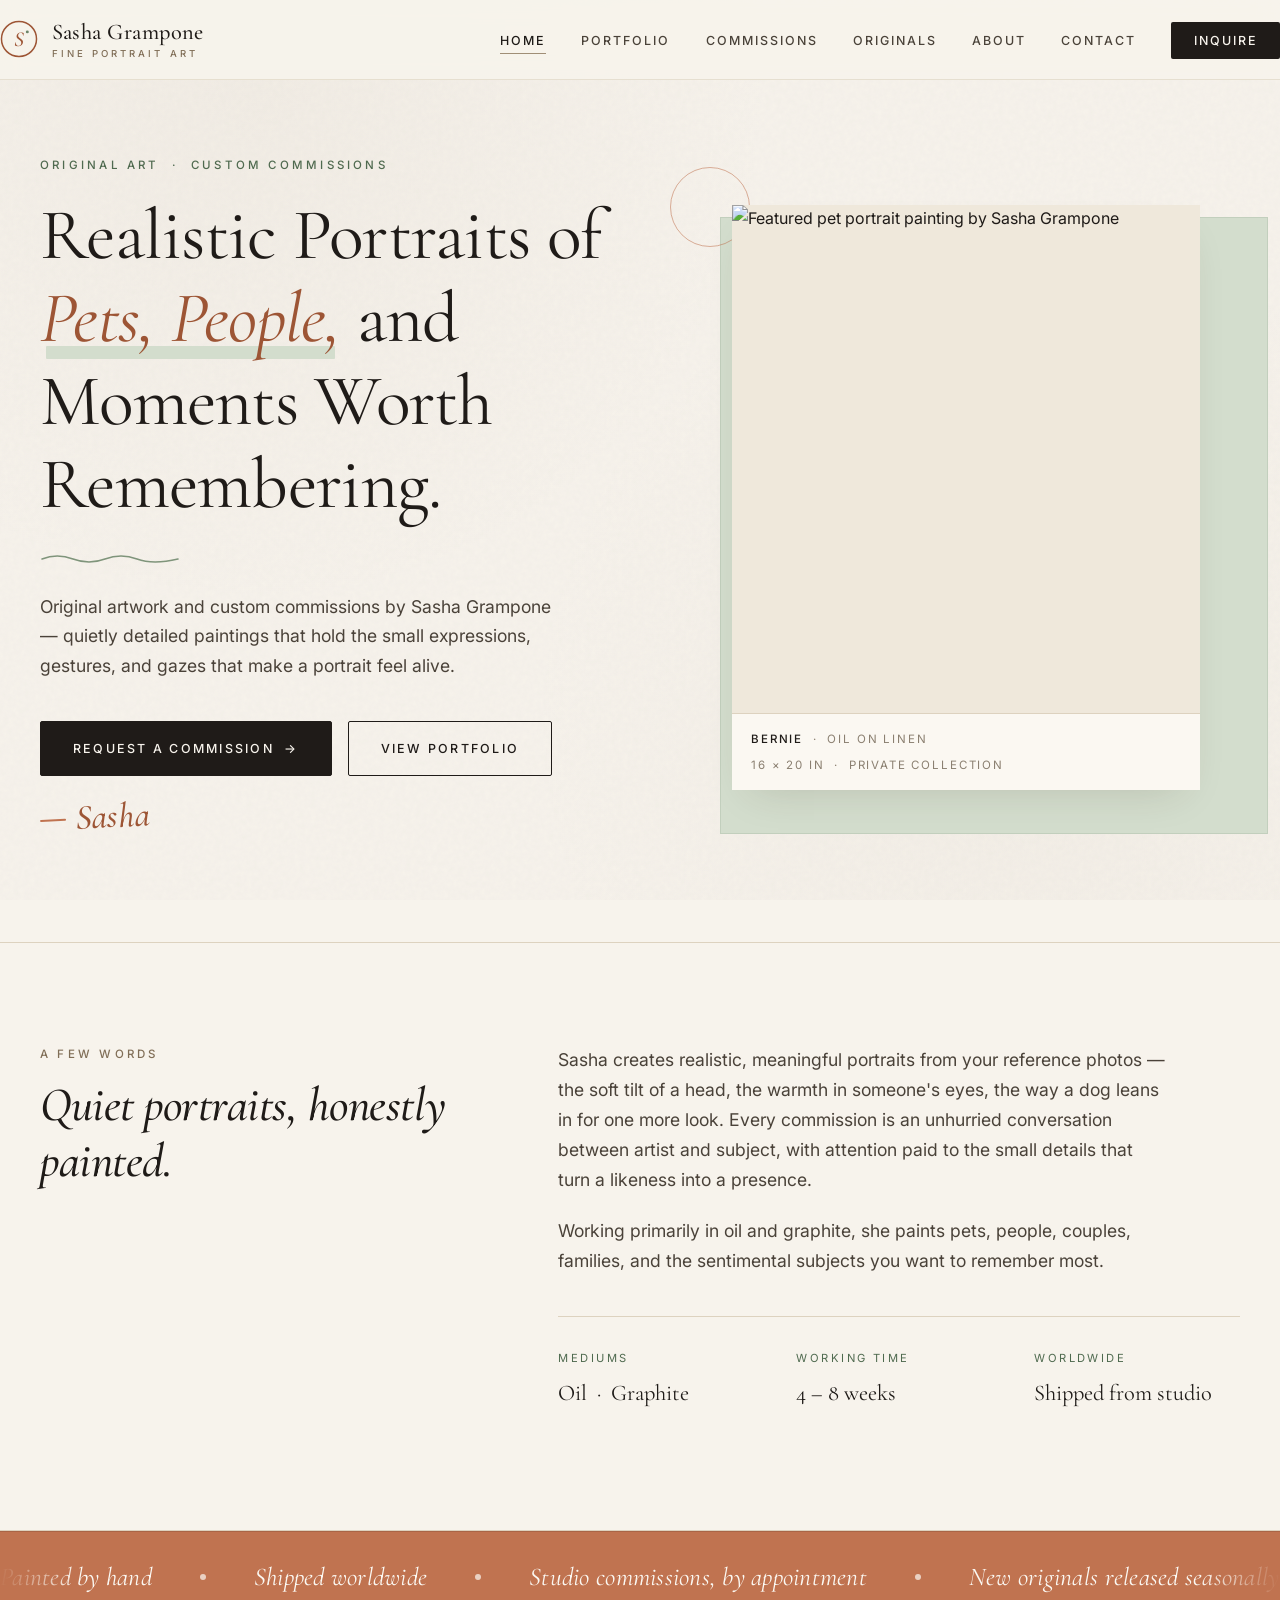
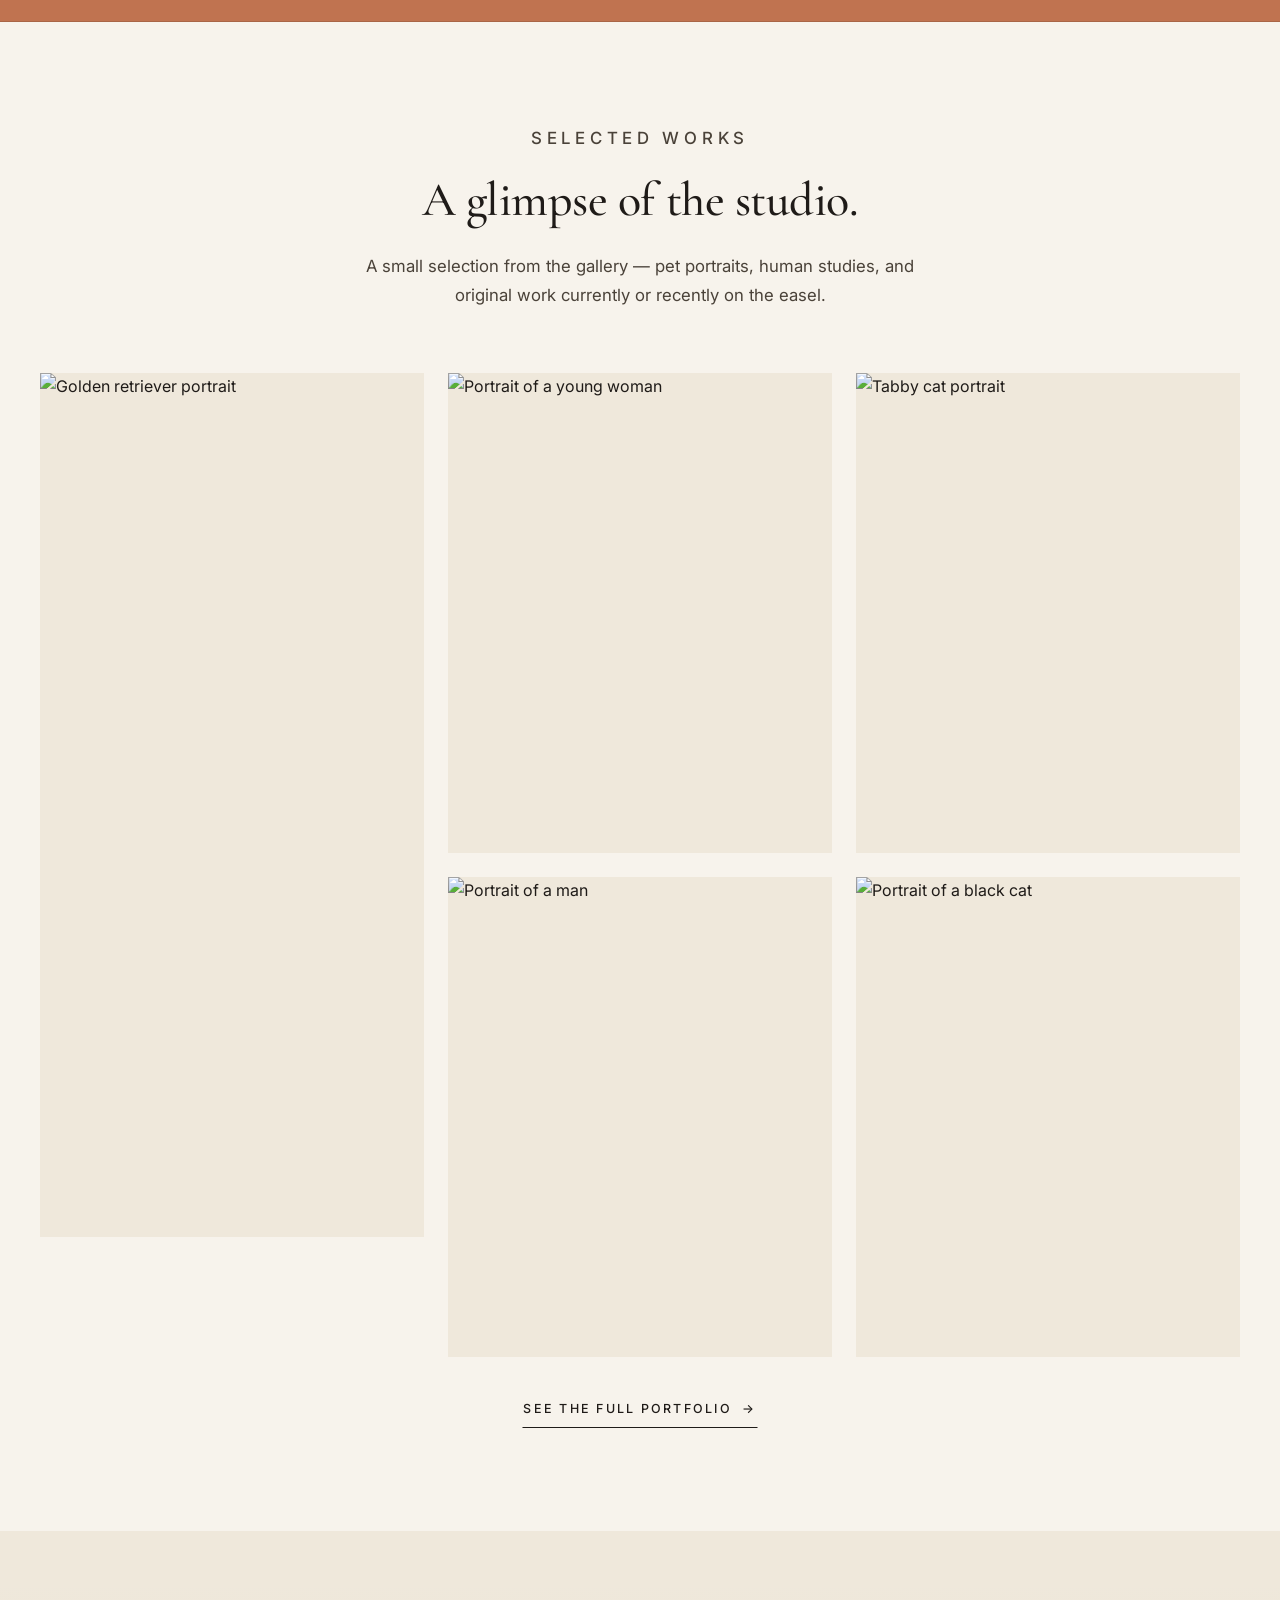
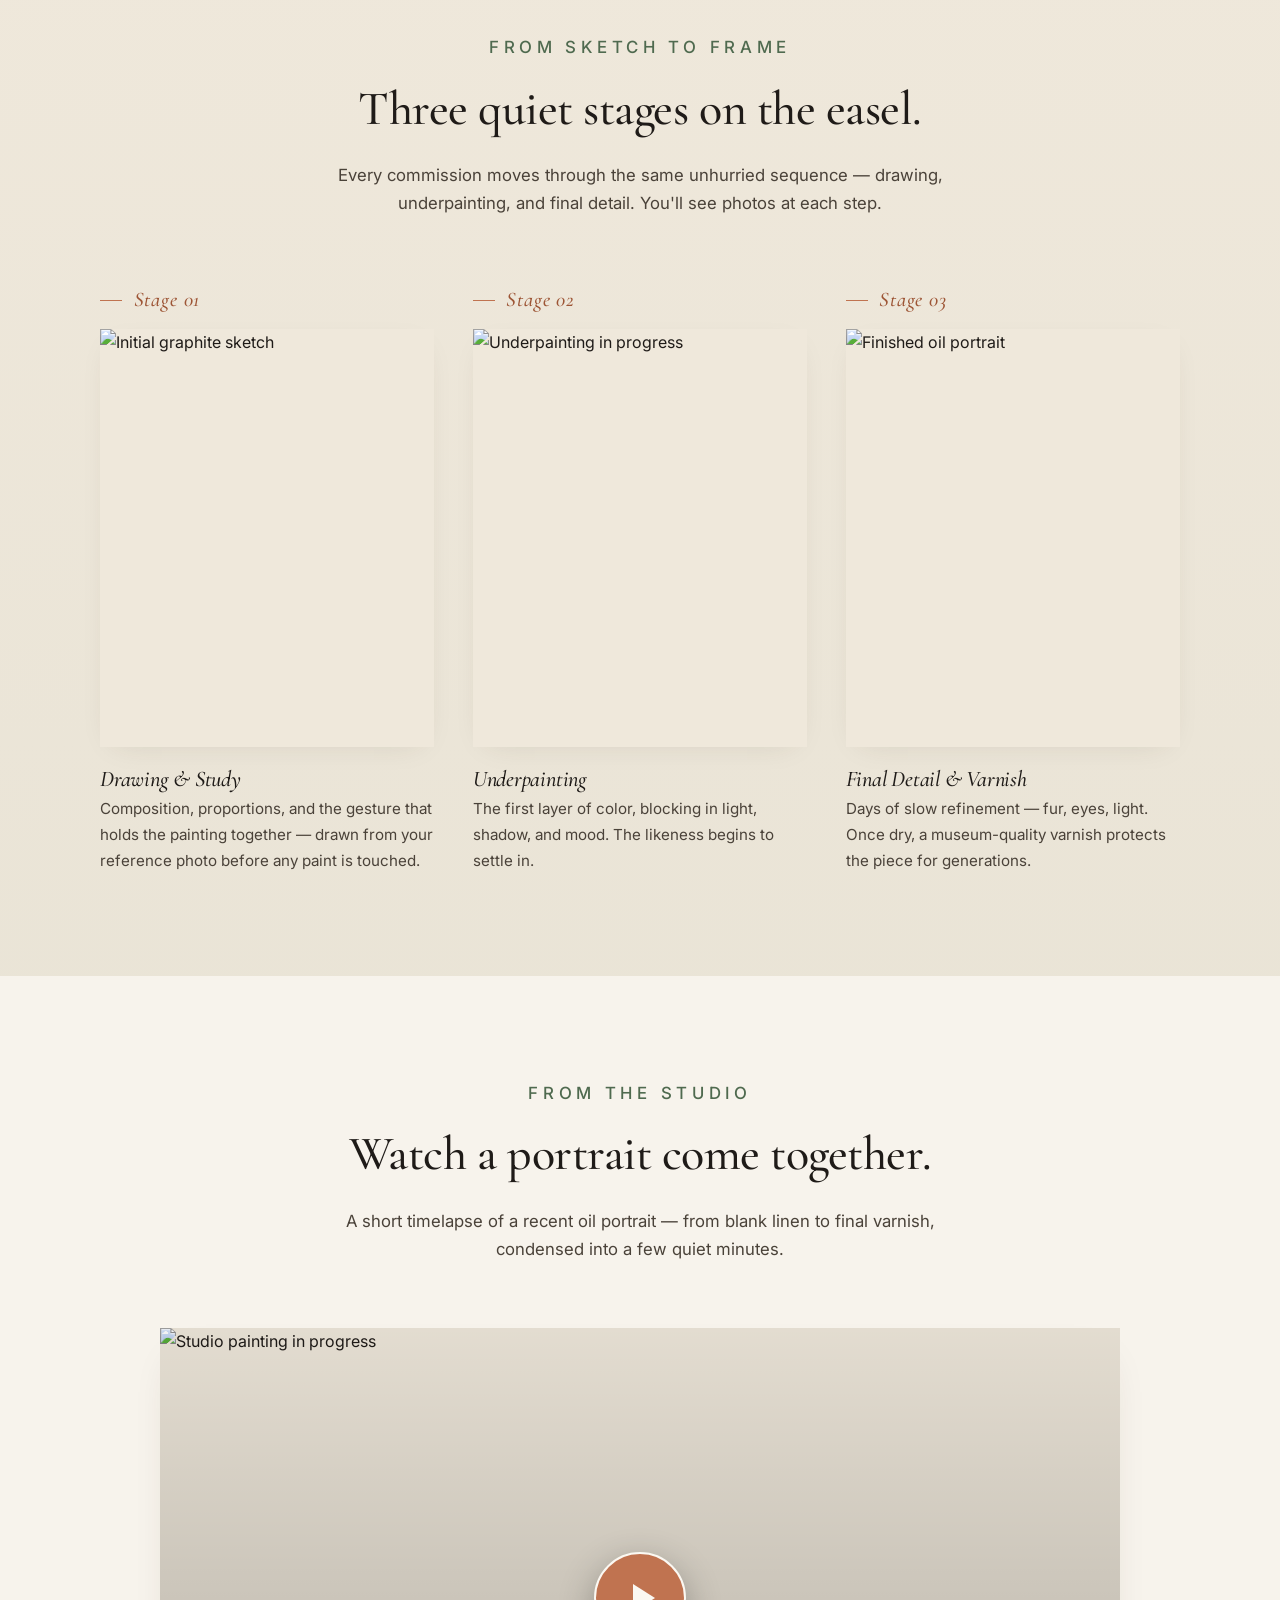
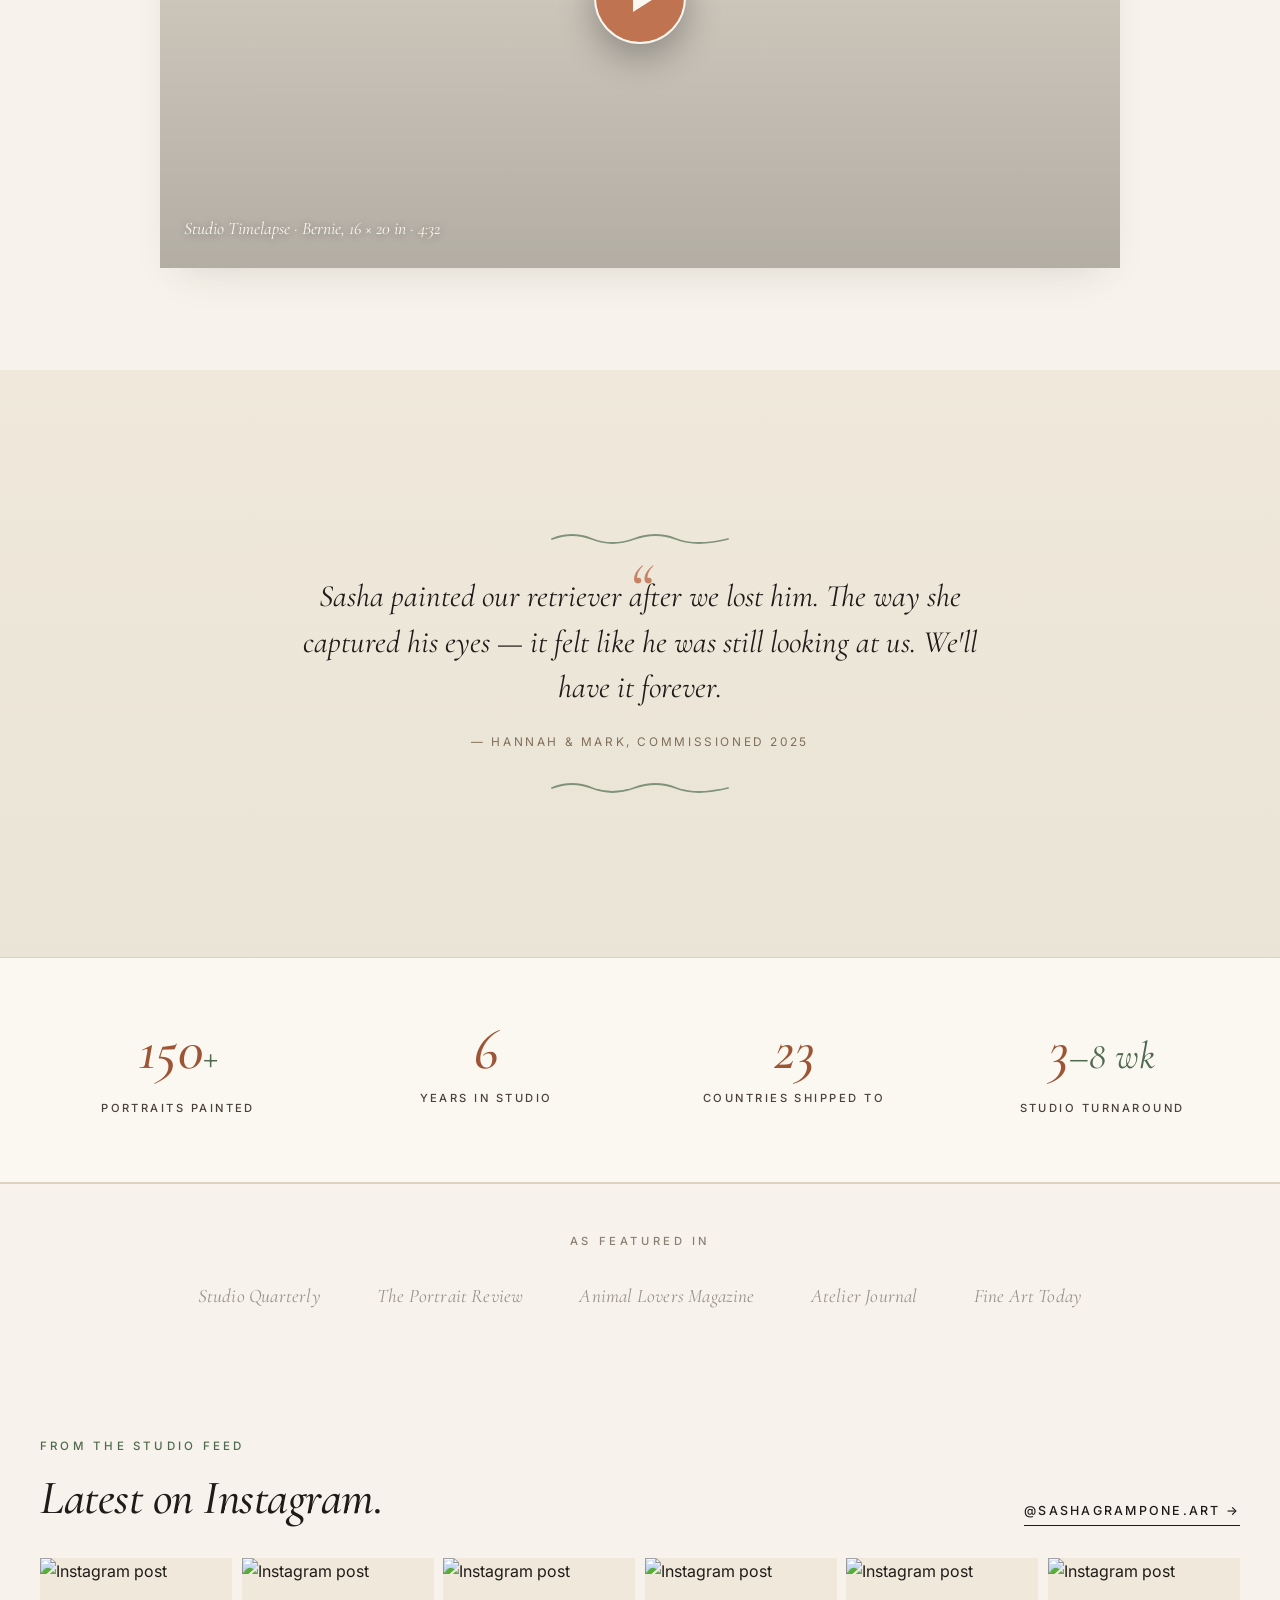
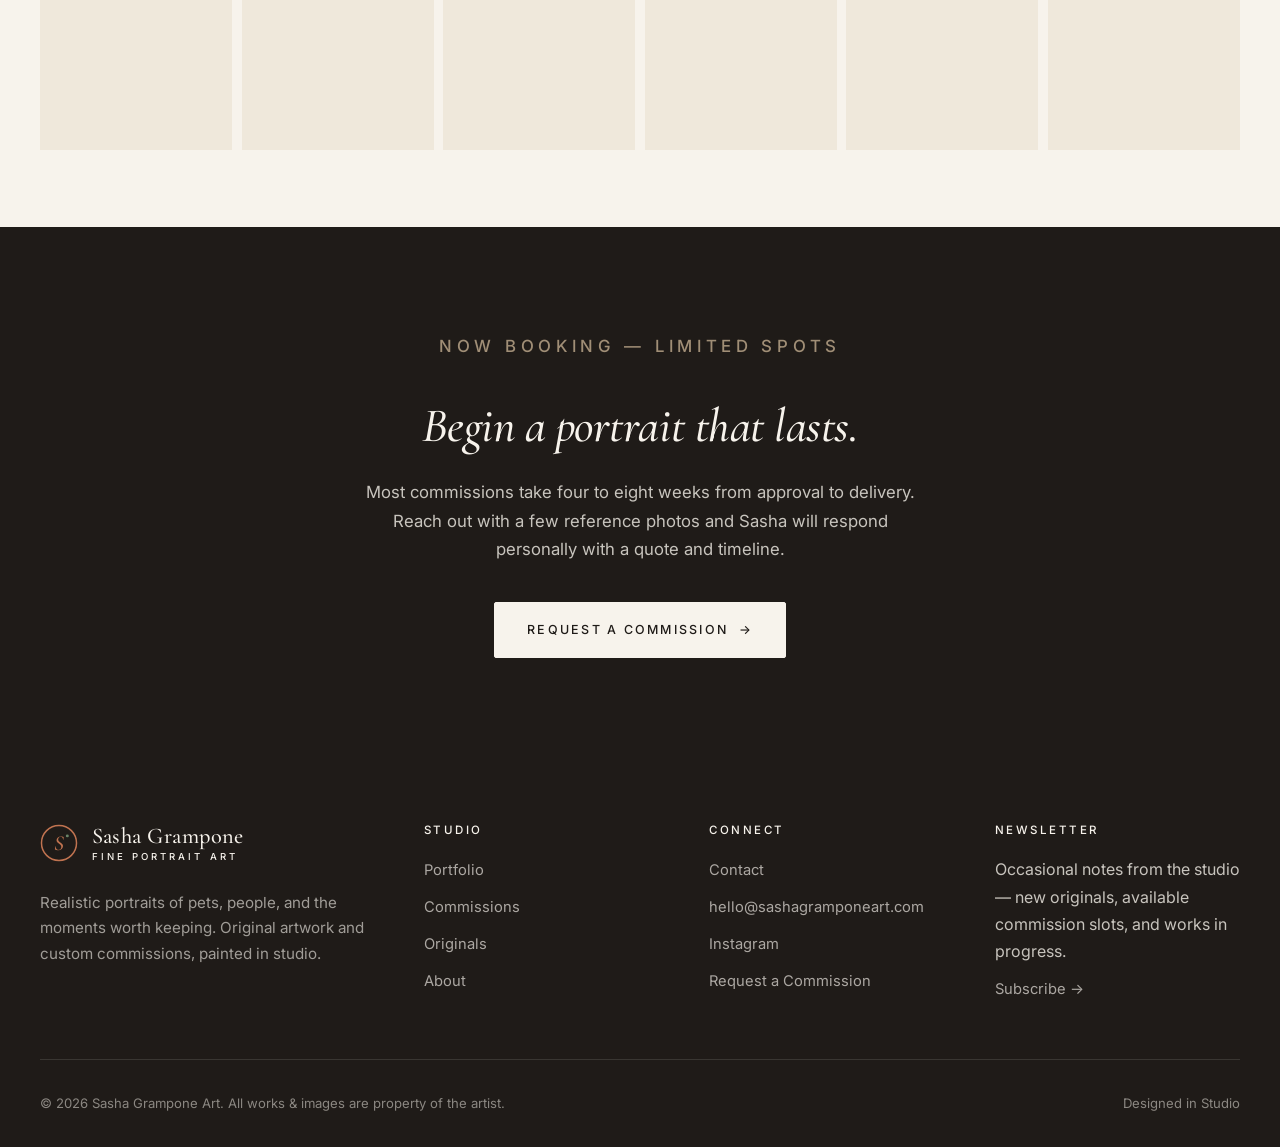
==== index.html @ 30f3b00d "Initial commit: Sasha Grampone Art portfolio site Six-page static site (Home, Portfolio, Commissions" ====
<!doctype html>
<html lang="en">
<head>
  <meta charset="utf-8" />
  <meta name="viewport" content="width=device-width, initial-scale=1" />
  <title>Sasha Grampone — Realistic Portrait Artist</title>
  <meta name="description" content="Realistic portraits of pets, people, and moments worth remembering. Original artwork and custom commissions by Sasha Grampone." />
  <!-- Favicons -->
  <link rel="icon" type="image/svg+xml" href="images/favicon.svg" />
  <link rel="icon" type="image/png" sizes="32x32" href="images/favicon-32.png" />
  <link rel="icon" type="image/png" sizes="16x16" href="images/favicon-16.png" />
  <link rel="apple-touch-icon" sizes="180x180" href="images/apple-touch-icon.png" />
  <link rel="shortcut icon" href="images/favicon.ico" />
  <meta name="theme-color" content="#f7f3ec" />
  <!-- Open Graph -->
  <meta property="og:type" content="website" />
  <meta property="og:url" content="https://sashagramponeart.com/" />
  <meta property="og:title" content="Sasha Grampone — Realistic Portrait Artist" />
  <meta property="og:description" content="Realistic portraits of pets, people, and moments worth remembering. Original artwork and custom commissions by Sasha Grampone." />
  <meta property="og:image" content="https://sashagramponeart.com/images/og-image.png" />
  <meta property="og:image:width" content="1200" />
  <meta property="og:image:height" content="630" />
  <meta property="og:site_name" content="Sasha Grampone Art" />
  <meta property="og:locale" content="en_US" />
  <!-- Twitter -->
  <meta name="twitter:card" content="summary_large_image" />
  <meta name="twitter:title" content="Sasha Grampone — Realistic Portrait Artist" />
  <meta name="twitter:description" content="Realistic portraits of pets, people, and moments worth remembering. Original artwork and custom commissions by Sasha Grampone." />
  <meta name="twitter:image" content="https://sashagramponeart.com/images/og-image.png" />
  <link rel="preconnect" href="https://fonts.googleapis.com">
  <link rel="preconnect" href="https://fonts.gstatic.com" crossorigin>
  <link href="https://fonts.googleapis.com/css2?family=Cormorant+Garamond:ital,wght@0,400;0,500;0,600;1,400;1,500&family=Inter:wght@300;400;500;600&display=swap" rel="stylesheet">
  <style>
/* ============================================
   Sasha Grampone Art — Stylesheet
   ============================================ */

:root {
  --bg: #f7f3ec;
  --bg-soft: #efe8db;
  --paper: #fbf8f2;
  --ink: #1f1b18;
  --ink-soft: #4a4239;
  --muted: #8a7f70;
  --taupe: #a08e76;
  --taupe-deep: #806e57;
  --line: #ddd2bf;
  /* Artsy accent palette — deep pastels, used sparingly */
  --sage: #6b8568;
  --sage-deep: #4f6a4f;
  --sage-soft: #d3ddcd;
  --terracotta: #c07350;
  --terracotta-deep: #9d5535;
  --terracotta-soft: #efcdb5;
  --shadow: 0 18px 40px -20px rgba(60, 45, 30, 0.18);
  --shadow-soft: 0 8px 30px -15px rgba(60, 45, 30, 0.15);
  --serif: "Cormorant Garamond", "Playfair Display", Georgia, serif;
  --sans: "Inter", "Helvetica Neue", system-ui, -apple-system, sans-serif;
  --container: 1280px;
  --radius: 2px;
}

/* ---------- Reset & Base ---------- */
*, *::before, *::after { box-sizing: border-box; }
html { scroll-behavior: smooth; }
body {
  margin: 0;
  font-family: var(--sans);
  font-size: 16px;
  line-height: 1.7;
  color: var(--ink);
  background-color: var(--bg);
  background-image:
    radial-gradient(circle at 20% 10%, rgba(160, 142, 118, 0.06) 0%, transparent 40%),
    radial-gradient(circle at 80% 80%, rgba(160, 142, 118, 0.05) 0%, transparent 40%),
    url("data:image/svg+xml,%3Csvg viewBox='0 0 200 200' xmlns='http://www.w3.org/2000/svg'%3E%3Cfilter id='n'%3E%3CfeTurbulence type='fractalNoise' baseFrequency='0.85' numOctaves='2' stitchTiles='stitch'/%3E%3CfeColorMatrix values='0 0 0 0 0.4 0 0 0 0 0.36 0 0 0 0 0.3 0 0 0 0.06 0'/%3E%3C/filter%3E%3Crect width='100%25' height='100%25' filter='url(%23n)'/%3E%3C/svg%3E");
  background-attachment: fixed;
  -webkit-font-smoothing: antialiased;
  -moz-osx-font-smoothing: grayscale;
}

img { max-width: 100%; display: block; }
a { color: inherit; text-decoration: none; transition: color .25s ease, opacity .25s ease; }
a:hover { color: var(--taupe-deep); }
button { font-family: inherit; cursor: pointer; }

h1, h2, h3, h4 {
  font-family: var(--serif);
  font-weight: 500;
  letter-spacing: -0.01em;
  line-height: 1.15;
  color: var(--ink);
  margin: 0 0 .5em;
}
h1 { font-size: clamp(2.5rem, 6vw, 4.5rem); }
h2 { font-size: clamp(2rem, 4vw, 3rem); }
h3 { font-size: clamp(1.4rem, 2.4vw, 1.8rem); }
p { margin: 0 0 1.2em; }

.eyebrow {
  font-family: var(--sans);
  font-size: 0.72rem;
  letter-spacing: 0.28em;
  text-transform: uppercase;
  color: var(--taupe-deep);
  font-weight: 500;
  margin-bottom: 1.2em;
}

.container {
  max-width: var(--container);
  margin: 0 auto;
  padding: 0 clamp(1.25rem, 4vw, 2.5rem);
}

.divider {
  display: block;
  width: 60px;
  height: 1px;
  background: var(--taupe);
  margin: 1.5rem 0;
}
.divider.center { margin: 1.5rem auto; }

/* ---------- Buttons ---------- */
.btn {
  display: inline-flex;
  align-items: center;
  gap: .65rem;
  padding: 1rem 2rem;
  font-family: var(--sans);
  font-size: 0.78rem;
  letter-spacing: 0.18em;
  text-transform: uppercase;
  font-weight: 500;
  border-radius: var(--radius);
  border: 1px solid transparent;
  transition: all .3s ease;
  cursor: pointer;
}
.btn-primary {
  background: var(--ink);
  color: var(--bg);
  border-color: var(--ink);
}
.btn-primary:hover {
  background: var(--terracotta-deep);
  border-color: var(--terracotta-deep);
  color: var(--bg);
  transform: translateY(-1px);
}
.btn-secondary {
  background: transparent;
  color: var(--ink);
  border-color: var(--ink);
}
.btn-secondary:hover {
  background: var(--ink);
  color: var(--bg);
  transform: translateY(-1px);
}
.btn-ghost {
  background: transparent;
  color: var(--ink);
  padding: 0.5rem 0;
  border-bottom: 1px solid var(--ink);
  border-radius: 0;
}
.btn-ghost:hover {
  color: var(--taupe-deep);
  border-color: var(--taupe-deep);
}
.btn-arrow::after {
  content: "→";
  transition: transform .3s ease;
}
.btn-arrow:hover::after { transform: translateX(4px); }

/* ---------- Header / Nav ---------- */
.site-header {
  position: sticky;
  top: 0;
  z-index: 50;
  background: rgba(247, 243, 236, 0.92);
  backdrop-filter: saturate(140%) blur(10px);
  -webkit-backdrop-filter: saturate(140%) blur(10px);
  border-bottom: 1px solid rgba(221, 210, 191, 0.6);
}
.nav {
  display: flex;
  align-items: center;
  justify-content: space-between;
  padding: 1.25rem 0;
}
.logo {
  display: inline-flex;
  align-items: center;
  gap: 0.85rem;
  font-family: var(--serif);
  font-size: 1.4rem;
  font-weight: 500;
  letter-spacing: 0.02em;
  color: var(--ink);
  line-height: 1;
  text-decoration: none;
}
.logo-mark {
  width: 38px;
  height: 38px;
  flex-shrink: 0;
  color: var(--terracotta-deep);
  transition: transform .4s cubic-bezier(.5,.1,.25,1), color .25s ease;
}
.logo:hover .logo-mark { transform: rotate(-12deg); color: var(--terracotta); }
.logo-text {
  display: inline-block;
  line-height: 1.05;
}
.logo-text > span {
  display: block;
  font-family: var(--sans);
  font-size: 0.6rem;
  letter-spacing: 0.32em;
  text-transform: uppercase;
  color: var(--taupe-deep);
  margin-top: 5px;
  font-weight: 500;
}
/* Footer logo inherits with adjustments */
.footer-brand .logo,
.footer-brand .logo-text { color: var(--bg); }
.footer-brand .logo-mark { color: var(--terracotta); }
.footer-brand .logo-text > span { color: var(--terracotta-soft); }

.nav-links {
  display: flex;
  align-items: center;
  gap: 2.2rem;
  list-style: none;
  margin: 0;
  padding: 0;
}
.nav-links a {
  font-size: 0.78rem;
  letter-spacing: 0.16em;
  text-transform: uppercase;
  font-weight: 500;
  color: var(--ink-soft);
  position: relative;
}
.nav-links a:hover, .nav-links a.active {
  color: var(--ink);
}
.nav-links a.active::after {
  content: "";
  position: absolute;
  bottom: -6px;
  left: 0;
  right: 0;
  height: 1px;
  background: var(--taupe);
}

.nav-cta {
  padding: 0.7rem 1.4rem;
  font-size: 0.72rem;
  background: var(--ink);
  color: var(--bg) !important;
  border-radius: var(--radius);
  letter-spacing: 0.18em;
  transition: background .25s ease;
}
.nav-cta:hover { background: var(--taupe-deep); color: var(--bg) !important; }

.nav-toggle {
  display: none;
  background: transparent;
  border: none;
  width: 32px;
  height: 32px;
  position: relative;
  padding: 0;
}
.nav-toggle span {
  display: block;
  height: 1px;
  background: var(--ink);
  margin: 7px 0;
  transition: transform .3s ease, opacity .3s ease;
}
.nav-toggle.open span:nth-child(1) { transform: translateY(8px) rotate(45deg); }
.nav-toggle.open span:nth-child(2) { opacity: 0; }
.nav-toggle.open span:nth-child(3) { transform: translateY(-8px) rotate(-45deg); }

@media (max-width: 880px) {
  .nav-toggle { display: block; }
  .nav-links {
    position: fixed;
    top: 70px; left: 0; right: 0;
    background: var(--paper);
    border-bottom: 1px solid var(--line);
    flex-direction: column;
    align-items: stretch;
    padding: 1.5rem 2rem 2rem;
    gap: 1.4rem;
    transform: translateY(-110%);
    transition: transform .4s cubic-bezier(.5,.1,.25,1);
  }
  .nav-links.open { transform: translateY(0); }
  .nav-cta { text-align: center; padding: 1rem; }
}

/* ---------- Hero ---------- */
.hero {
  padding: clamp(3rem, 6vw, 6rem) 0 clamp(4rem, 8vw, 7rem);
  position: relative;
}
.hero-grid {
  display: grid;
  grid-template-columns: 1.05fr 1fr;
  gap: clamp(2rem, 6vw, 5rem);
  align-items: center;
}
.hero-text .eyebrow { margin-bottom: 1.6em; }
.hero-text h1 {
  font-weight: 400;
  margin-bottom: 1.5rem;
}
.hero-text h1 em {
  font-style: italic;
  color: var(--terracotta-deep);
  font-weight: 400;
  position: relative;
}
.hero-text h1 em::after {
  content: "";
  position: absolute;
  left: 2%;
  right: 2%;
  bottom: 0.05em;
  height: 0.18em;
  background: var(--sage-soft);
  z-index: -1;
  border-radius: 1px;
}
.hero-lead {
  font-size: 1.1rem;
  color: var(--ink-soft);
  max-width: 32rem;
  margin-bottom: 2.5rem;
}
.hero-actions {
  display: flex;
  gap: 1rem;
  flex-wrap: wrap;
}
.hero-image {
  position: relative;
  aspect-ratio: 4/5;
  background: var(--bg-soft);
  overflow: hidden;
  box-shadow: var(--shadow);
}
.hero-image img {
  width: 100%;
  height: 100%;
  object-fit: cover;
  transition: transform 6s ease;
}
.hero-image:hover img { transform: scale(1.04); }
.hero-caption {
  position: absolute;
  bottom: -1px;
  left: -1px;
  right: -1px;
  padding: 1rem 1.25rem;
  background: var(--paper);
  border-top: 1px solid var(--line);
  font-size: 0.72rem;
  letter-spacing: 0.16em;
  text-transform: uppercase;
  color: var(--muted);
  display: flex;
  justify-content: space-between;
  flex-wrap: wrap;
  gap: 0.4rem;
}
.hero-caption strong { color: var(--ink); font-weight: 500; }

@media (max-width: 880px) {
  .hero-grid { grid-template-columns: 1fr; }
  .hero-image { order: -1; aspect-ratio: 3/4; max-height: 60vh; }
}

/* ---------- Sections ---------- */
section { padding: clamp(4rem, 8vw, 7rem) 0; }
.section-head {
  text-align: center;
  max-width: 38rem;
  margin: 0 auto clamp(2.5rem, 5vw, 4rem);
}
.section-head p {
  color: var(--ink-soft);
  font-size: 1.05rem;
}
.section-alt {
  background: var(--bg-soft);
  background-image: linear-gradient(180deg, transparent, rgba(107, 133, 104, 0.04));
}

/* ---------- Intro / About snippet ---------- */
.intro {
  border-top: 1px solid var(--line);
  border-bottom: 1px solid var(--line);
}
.intro-grid {
  display: grid;
  grid-template-columns: 1fr 1.5fr;
  gap: clamp(2rem, 5vw, 4rem);
  align-items: start;
}
.intro-grid h2 { font-style: italic; }
.intro-text p {
  font-size: 1.1rem;
  color: var(--ink-soft);
  max-width: 38rem;
}
.intro-meta {
  display: grid;
  grid-template-columns: repeat(3, 1fr);
  gap: 2rem;
  margin-top: 2.5rem;
  padding-top: 2rem;
  border-top: 1px solid var(--line);
}
.intro-meta dt {
  font-size: 0.7rem;
  letter-spacing: 0.22em;
  text-transform: uppercase;
  color: var(--taupe-deep);
  margin-bottom: .4rem;
}
.intro-meta dd {
  margin: 0;
  font-family: var(--serif);
  font-size: 1.4rem;
  color: var(--ink);
}
@media (max-width: 760px) {
  .intro-grid { grid-template-columns: 1fr; }
  .intro-meta { grid-template-columns: 1fr; gap: 1.4rem; }
}

/* ---------- Featured Gallery ---------- */
.featured-grid {
  display: grid;
  grid-template-columns: repeat(3, 1fr);
  gap: 1.5rem;
}
.featured-grid .feat-tall { grid-row: span 2; }
.feat-card {
  position: relative;
  overflow: hidden;
  background: var(--bg-soft);
  aspect-ratio: 4/5;
}
.feat-card.feat-tall { aspect-ratio: 4/9; }
.feat-card img {
  width: 100%;
  height: 100%;
  object-fit: cover;
  transition: transform 1.2s ease;
}
.feat-card:hover img { transform: scale(1.05); }
.feat-card-info {
  position: absolute;
  inset: auto 0 0;
  padding: 1.25rem;
  background: linear-gradient(to top, rgba(31, 27, 24, 0.78), transparent);
  color: var(--bg);
  opacity: 0;
  transform: translateY(10px);
  transition: opacity .4s ease, transform .4s ease;
}
.feat-card:hover .feat-card-info { opacity: 1; transform: translateY(0); }
.feat-card-info h4 { color: var(--bg); font-size: 1.15rem; margin: 0 0 .15rem; }
.feat-card-info span { font-size: 0.72rem; letter-spacing: 0.14em; text-transform: uppercase; opacity: .85; }

@media (max-width: 880px) {
  .featured-grid { grid-template-columns: repeat(2, 1fr); }
  .featured-grid .feat-tall { grid-row: auto; aspect-ratio: 4/5; }
}

/* ---------- Quote / Pull ---------- */
.pull-quote {
  text-align: center;
  max-width: 44rem;
  margin: 0 auto;
  padding: 2rem 0;
}
.pull-quote blockquote {
  margin: 0;
  font-family: var(--serif);
  font-style: italic;
  font-size: clamp(1.4rem, 2.6vw, 1.95rem);
  line-height: 1.45;
  color: var(--ink);
  position: relative;
}
.pull-quote blockquote::before {
  content: "“";
  position: absolute;
  top: -1.4rem;
  left: 50%;
  transform: translateX(-50%);
  font-family: var(--serif);
  font-size: 4.5rem;
  line-height: 1;
  color: var(--terracotta);
  opacity: 0.85;
}
.pull-quote cite {
  display: block;
  margin-top: 1.4rem;
  font-style: normal;
  font-family: var(--sans);
  font-size: 0.74rem;
  letter-spacing: 0.22em;
  text-transform: uppercase;
  color: var(--taupe-deep);
}

/* ---------- CTA Strip ---------- */
.cta-strip {
  background: var(--ink);
  color: var(--bg);
  padding: clamp(3.5rem, 7vw, 6rem) 0;
  text-align: center;
}
.cta-strip h2 { color: var(--bg); font-style: italic; }
.cta-strip p {
  color: rgba(247, 243, 236, 0.78);
  max-width: 36rem;
  margin: 1rem auto 2.4rem;
  font-size: 1.05rem;
}
.cta-strip .btn-primary {
  background: var(--bg);
  color: var(--ink);
  border-color: var(--bg);
}
.cta-strip .btn-primary:hover {
  background: var(--taupe);
  color: var(--ink);
  border-color: var(--taupe);
}

/* ---------- Page Header ---------- */
.page-header {
  padding: clamp(3.5rem, 7vw, 6rem) 0 clamp(2rem, 5vw, 4rem);
  text-align: center;
  border-bottom: 1px solid var(--line);
}
.page-header h1 { font-style: italic; font-weight: 400; }
.page-header p {
  max-width: 36rem;
  margin: 0 auto;
  color: var(--ink-soft);
  font-size: 1.1rem;
}

/* ---------- Gallery / Portfolio ---------- */
.gallery-filters {
  display: flex;
  justify-content: center;
  flex-wrap: wrap;
  gap: 0.6rem;
  margin-bottom: 3rem;
}
.gallery-filters button {
  background: transparent;
  border: 1px solid var(--line);
  color: var(--ink-soft);
  padding: 0.65rem 1.4rem;
  border-radius: 100px;
  font-size: 0.74rem;
  letter-spacing: 0.16em;
  text-transform: uppercase;
  transition: all .25s ease;
}
.gallery-filters button:hover {
  border-color: var(--ink);
  color: var(--ink);
}
.gallery-filters button.active {
  background: var(--sage-deep);
  color: var(--bg);
  border-color: var(--sage-deep);
}

.gallery {
  display: grid;
  grid-template-columns: repeat(auto-fill, minmax(280px, 1fr));
  gap: 1.5rem;
}
.gallery-item {
  position: relative;
  background: var(--bg-soft);
  overflow: hidden;
  cursor: zoom-in;
  aspect-ratio: 4/5;
}
.gallery-item img {
  width: 100%;
  height: 100%;
  object-fit: cover;
  transition: transform 1s ease, filter .4s ease;
}
.gallery-item:hover img { transform: scale(1.04); filter: brightness(.92) saturate(.92); }
.gallery-item-info {
  position: absolute;
  inset: auto 0 0;
  padding: 1.5rem 1.25rem 1.25rem;
  background: linear-gradient(to top, rgba(31, 27, 24, 0.85) 30%, transparent);
  color: var(--bg);
  opacity: 0;
  transition: opacity .35s ease;
}
.gallery-item:hover .gallery-item-info { opacity: 1; }
.gallery-item-info h4 { color: var(--bg); font-size: 1.15rem; margin: 0 0 0.15rem; }
.gallery-item-info span { font-size: 0.72rem; letter-spacing: 0.14em; text-transform: uppercase; opacity: 0.85; }

/* ---------- Lightbox ---------- */
.lightbox {
  position: fixed;
  inset: 0;
  background: rgba(15, 12, 10, 0.94);
  z-index: 100;
  display: none;
  align-items: center;
  justify-content: center;
  padding: 2rem;
}
.lightbox.open { display: flex; }
.lightbox img {
  max-width: 100%;
  max-height: 80vh;
  object-fit: contain;
  box-shadow: 0 20px 60px rgba(0,0,0,0.5);
}
.lightbox-info {
  position: absolute;
  bottom: 2rem; left: 0; right: 0;
  text-align: center;
  color: rgba(247, 243, 236, 0.82);
  padding: 0 2rem;
}
.lightbox-info h4 {
  color: var(--bg);
  font-size: 1.4rem;
  margin: 0 0 0.3rem;
  font-style: italic;
}
.lightbox-info p {
  margin: 0;
  font-size: 0.8rem;
  letter-spacing: 0.18em;
  text-transform: uppercase;
}
.lightbox-close, .lightbox-prev, .lightbox-next {
  position: absolute;
  background: transparent;
  border: 1px solid rgba(247, 243, 236, 0.4);
  color: var(--bg);
  width: 48px;
  height: 48px;
  border-radius: 50%;
  font-size: 1.2rem;
  display: flex;
  align-items: center;
  justify-content: center;
  transition: all .25s ease;
}
.lightbox-close:hover, .lightbox-prev:hover, .lightbox-next:hover {
  background: rgba(247, 243, 236, 0.15);
  border-color: var(--bg);
}
.lightbox-close { top: 1.5rem; right: 1.5rem; }
.lightbox-prev { left: 1.5rem; top: 50%; transform: translateY(-50%); }
.lightbox-next { right: 1.5rem; top: 50%; transform: translateY(-50%); }

/* ---------- Process / Steps ---------- */
.process {
  display: grid;
  grid-template-columns: repeat(5, 1fr);
  gap: 1.5rem;
  counter-reset: step;
}
.process-step {
  position: relative;
  padding: 2rem 1.5rem;
  background: var(--paper);
  border: 1px solid var(--line);
  text-align: center;
}
.process-step::before {
  counter-increment: step;
  content: "0" counter(step);
  font-family: var(--serif);
  font-size: 2rem;
  font-style: italic;
  color: var(--sage-deep);
  display: block;
  margin-bottom: 1rem;
}
.process-step h4 { font-size: 1.15rem; margin-bottom: 0.6rem; }
.process-step p { font-size: 0.92rem; color: var(--ink-soft); margin: 0; }

@media (max-width: 1000px) { .process { grid-template-columns: repeat(2, 1fr); } }
@media (max-width: 540px) { .process { grid-template-columns: 1fr; } }

/* ---------- Pricing snapshot ---------- */
.pricing {
  display: grid;
  grid-template-columns: repeat(3, 1fr);
  gap: 1.5rem;
  margin-top: 2rem;
}
.price-card {
  padding: 2.5rem 2rem;
  background: var(--paper);
  border: 1px solid var(--line);
  text-align: center;
}
.price-card .eyebrow { margin-bottom: 1em; }
.price-card h3 { font-style: italic; margin-bottom: .5rem; }
.price-card .price {
  font-family: var(--serif);
  font-size: 2rem;
  color: var(--terracotta-deep);
  font-style: italic;
  margin-bottom: 1.5rem;
  display: block;
}
.price-card ul {
  list-style: none;
  padding: 0;
  margin: 0 0 1.5rem;
  text-align: left;
  font-size: 0.95rem;
  color: var(--ink-soft);
}
.price-card li {
  padding: 0.55rem 0;
  border-bottom: 1px solid var(--line);
}
.price-card li:last-child { border-bottom: none; }
@media (max-width: 880px) { .pricing { grid-template-columns: 1fr; } }

/* ---------- Forms ---------- */
.form-card {
  max-width: 720px;
  margin: 0 auto;
  background: var(--paper);
  border: 1px solid var(--line);
  padding: clamp(2rem, 5vw, 3.5rem);
  box-shadow: var(--shadow-soft);
}
.form-grid {
  display: grid;
  grid-template-columns: 1fr 1fr;
  gap: 1.4rem 1.2rem;
}
.form-grid .full { grid-column: 1 / -1; }
@media (max-width: 640px) { .form-grid { grid-template-columns: 1fr; } }

.field { display: flex; flex-direction: column; }
.field label {
  font-size: 0.72rem;
  letter-spacing: 0.18em;
  text-transform: uppercase;
  color: var(--ink-soft);
  margin-bottom: 0.5rem;
  font-weight: 500;
}
.field label span { color: var(--taupe-deep); }
.field input,
.field select,
.field textarea {
  font-family: var(--sans);
  font-size: 0.96rem;
  color: var(--ink);
  background: var(--bg);
  border: 1px solid var(--line);
  padding: 0.85rem 1rem;
  border-radius: var(--radius);
  transition: border-color .2s ease, background .2s ease;
}
.field input:focus,
.field select:focus,
.field textarea:focus {
  outline: none;
  border-color: var(--ink);
  background: var(--paper);
}
.field textarea { resize: vertical; min-height: 130px; }

.field-file {
  border: 1px dashed var(--line);
  padding: 1.5rem;
  text-align: center;
  background: var(--bg);
  border-radius: var(--radius);
  cursor: pointer;
  transition: border-color .2s ease, background .2s ease;
}
.field-file:hover { border-color: var(--taupe); background: var(--paper); }
.field-file input { display: none; }
.field-file span {
  display: block;
  font-size: 0.78rem;
  letter-spacing: 0.14em;
  text-transform: uppercase;
  color: var(--ink-soft);
}
.field-file small {
  display: block;
  margin-top: 0.4rem;
  color: var(--muted);
  font-size: 0.78rem;
  letter-spacing: normal;
  text-transform: none;
}

.form-actions {
  margin-top: 2rem;
  text-align: center;
}
.form-note {
  margin-top: 1.2rem;
  font-size: 0.85rem;
  color: var(--muted);
  text-align: center;
}

/* ---------- Originals listings ---------- */
.originals-grid {
  display: grid;
  grid-template-columns: repeat(auto-fill, minmax(300px, 1fr));
  gap: 2rem 1.5rem;
}
.original-card {
  background: var(--paper);
  border: 1px solid var(--line);
  display: flex;
  flex-direction: column;
  transition: transform .35s ease, box-shadow .35s ease;
}
.original-card:hover { transform: translateY(-4px); box-shadow: var(--shadow); }
.original-img {
  aspect-ratio: 4/5;
  background: var(--bg-soft);
  overflow: hidden;
  position: relative;
}
.original-img img { width: 100%; height: 100%; object-fit: cover; transition: transform 1s ease; }
.original-card:hover .original-img img { transform: scale(1.04); }
.original-badge {
  position: absolute;
  top: 1rem; left: 1rem;
  padding: 0.4rem 0.85rem;
  background: var(--paper);
  font-size: 0.65rem;
  letter-spacing: 0.22em;
  text-transform: uppercase;
  font-weight: 500;
  color: var(--ink);
  border: 1px solid var(--line);
}
.original-badge.sold { background: var(--ink); color: var(--bg); border-color: var(--ink); }
.original-badge.soon { background: var(--sage-soft); color: var(--sage-deep); border-color: var(--sage); }
.original-info { padding: 1.5rem; flex-grow: 1; display: flex; flex-direction: column; }
.original-info h3 {
  font-size: 1.3rem;
  font-style: italic;
  margin-bottom: 0.4rem;
}
.original-meta {
  font-size: 0.78rem;
  color: var(--muted);
  letter-spacing: 0.06em;
  margin-bottom: 1rem;
}
.original-price {
  font-family: var(--serif);
  font-size: 1.4rem;
  color: var(--terracotta-deep);
  margin-bottom: 1.4rem;
}
.original-info .btn { margin-top: auto; align-self: flex-start; }

/* ---------- About page ---------- */
.about-hero {
  display: grid;
  grid-template-columns: 1fr 1fr;
  gap: clamp(2.5rem, 6vw, 5rem);
  align-items: center;
}
.about-hero img {
  aspect-ratio: 4/5;
  width: 100%;
  object-fit: cover;
  box-shadow: var(--shadow);
}
.about-hero h1 { font-style: italic; }
.about-hero .lead {
  font-family: var(--serif);
  font-size: 1.4rem;
  font-style: italic;
  color: var(--ink-soft);
  line-height: 1.5;
  margin-bottom: 1.8rem;
}
.about-hero p { color: var(--ink-soft); font-size: 1.02rem; }
@media (max-width: 880px) {
  .about-hero { grid-template-columns: 1fr; }
  .about-hero img { max-height: 70vh; }
}

.studio {
  display: grid;
  grid-template-columns: 1.4fr 1fr;
  gap: clamp(2rem, 5vw, 4rem);
  align-items: center;
}
.studio img { aspect-ratio: 4/3; width: 100%; object-fit: cover; }
.studio h2 { font-style: italic; }
@media (max-width: 880px) {
  .studio { grid-template-columns: 1fr; }
}

/* ---------- Contact page ---------- */
.contact-grid {
  display: grid;
  grid-template-columns: 1fr 1.3fr;
  gap: clamp(2.5rem, 5vw, 4rem);
  align-items: start;
}
.contact-info h2 { font-style: italic; }
.contact-info p { color: var(--ink-soft); }
.contact-list {
  list-style: none;
  padding: 0;
  margin: 2rem 0 0;
  border-top: 1px solid var(--line);
}
.contact-list li {
  padding: 1.2rem 0;
  border-bottom: 1px solid var(--line);
  display: flex;
  flex-direction: column;
  gap: 0.2rem;
}
.contact-list dt {
  font-size: 0.7rem;
  letter-spacing: 0.22em;
  text-transform: uppercase;
  color: var(--taupe-deep);
}
.contact-list dd {
  margin: 0;
  font-family: var(--serif);
  font-size: 1.2rem;
  color: var(--ink);
}
@media (max-width: 880px) {
  .contact-grid { grid-template-columns: 1fr; }
}

/* ---------- Footer ---------- */
.site-footer {
  background: var(--ink);
  color: rgba(247, 243, 236, 0.78);
  padding: clamp(3.5rem, 6vw, 5rem) 0 2rem;
  margin-top: 0;
}
.footer-grid {
  display: grid;
  grid-template-columns: 1.4fr 1fr 1fr 1fr;
  gap: 2.5rem;
  padding-bottom: 3rem;
  border-bottom: 1px solid rgba(247, 243, 236, 0.12);
}
.footer-brand .logo,
.footer-brand .logo span { color: var(--bg); }
.footer-brand p {
  margin-top: 1.2rem;
  font-size: 0.95rem;
  max-width: 22rem;
  color: rgba(247, 243, 236, 0.6);
}
.footer-col h4 {
  color: var(--bg);
  font-family: var(--sans);
  font-size: 0.72rem;
  letter-spacing: 0.22em;
  text-transform: uppercase;
  font-weight: 500;
  margin-bottom: 1.2rem;
}
.footer-col ul { list-style: none; padding: 0; margin: 0; }
.footer-col li { margin-bottom: 0.6rem; }
.footer-col a {
  color: rgba(247, 243, 236, 0.65);
  font-size: 0.92rem;
  transition: color .2s ease;
}
.footer-col a:hover { color: var(--terracotta-soft); }
.footer-bottom {
  padding-top: 2rem;
  display: flex;
  justify-content: space-between;
  flex-wrap: wrap;
  gap: 1rem;
  font-size: 0.82rem;
  color: rgba(247, 243, 236, 0.5);
}
@media (max-width: 880px) {
  .footer-grid { grid-template-columns: 1fr 1fr; }
  .footer-brand { grid-column: 1 / -1; }
}
@media (max-width: 540px) {
  .footer-grid { grid-template-columns: 1fr; }
}

/* ---------- Reveal on scroll ---------- */
.reveal {
  opacity: 0;
  transform: translateY(24px);
  transition: opacity 0.9s ease, transform 0.9s ease;
}
.reveal.visible {
  opacity: 1;
  transform: translateY(0);
}

/* ---------- Misc ---------- */
.text-center { text-align: center; }
.mt-2 { margin-top: 2rem; }
::selection { background: var(--terracotta); color: var(--bg); }

/* ---------- Artsy: Color block frame behind hero image ---------- */
.hero-image-frame {
  position: relative;
  isolation: isolate;
}
.hero-image-frame::before {
  content: "";
  position: absolute;
  inset: 28px -28px -28px 28px;
  background: var(--sage-soft);
  z-index: -1;
  border: 1px solid rgba(79, 106, 79, 0.12);
}
.hero-image-frame::after {
  content: "";
  position: absolute;
  width: 80px;
  height: 80px;
  top: -22px;
  left: -22px;
  border: 1px solid var(--terracotta);
  z-index: -1;
  border-radius: 50%;
  opacity: 0.55;
}
@media (max-width: 880px) {
  .hero-image-frame::before { inset: 16px -14px -14px 16px; }
  .hero-image-frame::after { width: 50px; height: 50px; top: -14px; left: -14px; }
}

/* ---------- Artsy: Signature mark ---------- */
.signature {
  display: inline-block;
  margin: 1.6rem 0 0;
  font-family: var(--serif);
  font-style: italic;
  font-weight: 500;
  font-size: 2.2rem;
  line-height: 1;
  color: var(--terracotta-deep);
  transform: rotate(-3deg);
  transform-origin: left center;
  letter-spacing: 0.01em;
}
.signature::before {
  content: "";
  display: inline-block;
  width: 1.6rem;
  height: 2px;
  background: var(--terracotta);
  vertical-align: middle;
  margin-right: 0.6rem;
  margin-bottom: 0.2em;
  border-radius: 1px;
}

/* ---------- Artsy: Marquee strip ---------- */
.marquee {
  background: var(--terracotta);
  color: var(--paper);
  padding: 1.4rem 0;
  overflow: hidden;
  border-top: 1px solid rgba(0, 0, 0, 0.12);
  border-bottom: 1px solid rgba(0, 0, 0, 0.12);
  position: relative;
}
.marquee::before,
.marquee::after {
  content: "";
  position: absolute;
  top: 0; bottom: 0;
  width: 80px;
  pointer-events: none;
  z-index: 2;
}
.marquee::before { left: 0; background: linear-gradient(to right, var(--terracotta), transparent); }
.marquee::after  { right: 0; background: linear-gradient(to left, var(--terracotta), transparent); }
.marquee-track {
  display: flex;
  gap: 3rem;
  white-space: nowrap;
  width: max-content;
  animation: marquee 38s linear infinite;
  font-family: var(--serif);
  font-style: italic;
  font-size: clamp(1.2rem, 2vw, 1.6rem);
  letter-spacing: 0.01em;
}
.marquee-track span {
  flex-shrink: 0;
  display: inline-flex;
  align-items: center;
  gap: 3rem;
}
.marquee-track .dot {
  width: 6px;
  height: 6px;
  border-radius: 50%;
  background: var(--paper);
  display: inline-block;
  opacity: 0.7;
}
@keyframes marquee {
  from { transform: translateX(0); }
  to   { transform: translateX(-50%); }
}
.marquee:hover .marquee-track { animation-play-state: paused; }

/* ---------- Artsy: Hand-drawn squiggle divider ---------- */
.squiggle {
  display: block;
  width: 140px;
  height: 18px;
  color: var(--sage);
  margin: 1.5rem 0;
  opacity: 0.85;
}
.squiggle.center { margin-left: auto; margin-right: auto; }
.squiggle.lg { width: 180px; height: 22px; }

/* ---------- Artsy: Small painted ornament ---------- */
.ornament {
  display: inline-block;
  width: 22px;
  height: 22px;
  color: var(--terracotta);
  vertical-align: middle;
  margin: 0 0.5rem;
}
.section-head .ornament { margin-bottom: 1rem; color: var(--sage-deep); }

/* ---------- Artsy: Subtle accent rules ---------- */
.eyebrow.sage { color: var(--sage-deep); }
.eyebrow.terracotta { color: var(--terracotta-deep); }

.intro-meta dt { color: var(--sage-deep); }

.process-step {
  position: relative;
  overflow: hidden;
}
.process-step::after {
  content: "";
  position: absolute;
  left: 0; right: 0; top: 0;
  height: 3px;
  background: var(--sage);
  transform: scaleX(0);
  transform-origin: left;
  transition: transform .4s ease;
}
.process-step:hover::after { transform: scaleX(1); }

.original-card { position: relative; }
.original-card::before {
  content: "";
  position: absolute;
  top: 12px; left: 12px;
  width: 24px; height: 24px;
  background: var(--sage-soft);
  z-index: -1;
  opacity: 0;
  transition: opacity .3s ease, transform .3s ease;
}
.original-card:hover::before { opacity: 1; transform: translate(-6px, -6px); }

/* ---------- 3-Stage Process Strip ---------- */
.process-strip {
  display: grid;
  grid-template-columns: repeat(3, 1fr);
  gap: clamp(1.5rem, 3vw, 2.5rem);
  max-width: 1080px;
  margin: 0 auto;
}
.stage {
  margin: 0;
  position: relative;
  display: flex;
  flex-direction: column;
}
.stage-num {
  font-family: var(--serif);
  font-style: italic;
  font-weight: 500;
  font-size: 1.3rem;
  color: var(--terracotta-deep);
  display: block;
  margin-bottom: 0.7rem;
  letter-spacing: 0.04em;
}
.stage-num::before {
  content: "";
  display: inline-block;
  width: 1.4rem;
  height: 1px;
  background: var(--terracotta);
  vertical-align: middle;
  margin-right: 0.7rem;
  transform: translateY(-2px);
}
.stage-image {
  width: 100%;
  aspect-ratio: 4/5;
  object-fit: cover;
  background: var(--bg-soft);
  margin-bottom: 1.2rem;
  box-shadow: var(--shadow-soft);
  transition: transform .8s ease;
}
.stage:hover .stage-image { transform: translateY(-3px); }
.stage h4 {
  font-size: 1.4rem;
  font-style: italic;
  margin-bottom: 0.3rem;
}
.stage p {
  font-size: 0.95rem;
  color: var(--ink-soft);
  margin: 0;
}
@media (max-width: 760px) {
  .process-strip { grid-template-columns: 1fr; }
}

/* ---------- FAQ Accordion ---------- */
.faq {
  max-width: 780px;
  margin: 0 auto;
}
.faq details {
  border-top: 1px solid var(--line);
  padding: 1.4rem 0;
}
.faq details:last-of-type { border-bottom: 1px solid var(--line); }
.faq summary {
  font-family: var(--serif);
  font-size: clamp(1.1rem, 2vw, 1.35rem);
  cursor: pointer;
  list-style: none;
  display: flex;
  justify-content: space-between;
  align-items: center;
  gap: 1.5rem;
  color: var(--ink);
  transition: color .2s ease;
}
.faq summary:hover { color: var(--terracotta-deep); }
.faq summary::-webkit-details-marker { display: none; }
.faq summary::after {
  content: "+";
  font-family: var(--sans);
  font-size: 1.6rem;
  font-weight: 200;
  color: var(--terracotta-deep);
  transition: transform .35s cubic-bezier(.5,.1,.25,1);
  flex-shrink: 0;
  width: 1em;
  text-align: center;
}
.faq details[open] summary::after { transform: rotate(45deg); }
.faq details > div {
  margin-top: 1rem;
  color: var(--ink-soft);
  font-size: 1rem;
  max-width: 620px;
  line-height: 1.7;
  animation: faqOpen .4s ease;
}
@keyframes faqOpen {
  from { opacity: 0; transform: translateY(-6px); }
  to   { opacity: 1; transform: translateY(0); }
}

/* ---------- Before/After Slider ---------- */
.ba-slider {
  position: relative;
  aspect-ratio: 4/5;
  max-width: 620px;
  margin: 0 auto;
  overflow: hidden;
  user-select: none;
  cursor: ew-resize;
  background: var(--bg-soft);
  box-shadow: var(--shadow);
  touch-action: pan-y;
}
.ba-slider-image {
  position: absolute;
  inset: 0;
}
.ba-slider-image img {
  width: 100%;
  height: 100%;
  object-fit: cover;
  pointer-events: none;
}
.ba-slider-before {
  clip-path: inset(0 50% 0 0);
}
.ba-label {
  position: absolute;
  top: 1rem;
  padding: 0.45rem 0.95rem;
  background: var(--paper);
  font-size: 0.7rem;
  letter-spacing: 0.22em;
  text-transform: uppercase;
  font-weight: 500;
  z-index: 2;
  border: 1px solid var(--line);
}
.ba-slider-before .ba-label { left: 1rem; color: var(--ink); }
.ba-slider-after .ba-label { right: 1rem; color: var(--terracotta-deep); }
.ba-slider-handle {
  position: absolute;
  top: 0; bottom: 0;
  left: 50%;
  width: 2px;
  background: var(--paper);
  transform: translateX(-50%);
  cursor: ew-resize;
  z-index: 3;
  outline: none;
}
.ba-handle-circle {
  position: absolute;
  top: 50%;
  left: 50%;
  transform: translate(-50%, -50%);
  width: 52px;
  height: 52px;
  border-radius: 50%;
  background: var(--paper);
  display: flex;
  align-items: center;
  justify-content: center;
  font-size: 1.1rem;
  color: var(--terracotta-deep);
  box-shadow: 0 6px 18px rgba(0, 0, 0, 0.18);
  border: 2px solid var(--terracotta);
  transition: transform .25s ease;
}
.ba-slider-handle:focus .ba-handle-circle,
.ba-slider:hover .ba-handle-circle {
  transform: translate(-50%, -50%) scale(1.08);
}

/* ---------- Drop cap + bio pull-quote ---------- */
.dropcap::first-letter {
  font-family: var(--serif);
  font-style: italic;
  font-weight: 500;
  font-size: 5rem;
  line-height: 0.85;
  float: left;
  padding: 0.4rem 0.7rem 0 0;
  color: var(--terracotta-deep);
}
.bio-pull {
  font-family: var(--serif);
  font-style: italic;
  font-size: clamp(1.3rem, 2.4vw, 1.7rem);
  line-height: 1.45;
  color: var(--sage-deep);
  border-left: 2px solid var(--terracotta);
  padding: 0.4rem 0 0.4rem 1.4rem;
  margin: 2.2rem 0 2.2rem 0;
  max-width: 32rem;
}

/* ---------- Custom "View" Cursor ---------- */
.cursor-badge {
  position: fixed;
  pointer-events: none;
  width: 84px;
  height: 84px;
  border-radius: 50%;
  background: var(--sage-deep);
  color: var(--paper);
  font-family: var(--serif);
  font-style: italic;
  font-size: 1.05rem;
  display: flex;
  align-items: center;
  justify-content: center;
  transform: translate(-50%, -50%) scale(0);
  transition: transform .35s cubic-bezier(.34,1.56,.64,1), opacity .2s ease;
  opacity: 0;
  z-index: 40;
  letter-spacing: 0.04em;
  top: 0;
  left: 0;
  box-shadow: 0 8px 24px rgba(0,0,0,0.18);
}
.cursor-badge.visible {
  transform: translate(-50%, -50%) scale(1);
  opacity: 1;
}
.gallery .gallery-item.cursor-hidden { cursor: none; }
@media (hover: none) { .cursor-badge { display: none !important; } }

/* ---------- Animated Stat Counters ---------- */
.stats {
  background: var(--paper);
  border-top: 1px solid var(--line);
  border-bottom: 1px solid var(--line);
  padding: clamp(3rem, 5vw, 4.5rem) 0;
}
.stats-grid {
  display: grid;
  grid-template-columns: repeat(4, 1fr);
  gap: 2rem;
  text-align: center;
}
.stat { padding: 0 0.5rem; }
.stat-num {
  font-family: var(--serif);
  font-style: italic;
  font-weight: 500;
  font-size: clamp(2.4rem, 5vw, 3.6rem);
  color: var(--terracotta-deep);
  line-height: 1;
  display: inline-block;
}
.stat-suffix {
  font-family: var(--serif);
  font-style: italic;
  font-size: clamp(1.6rem, 3vw, 2.4rem);
  color: var(--sage-deep);
}
.stat-label {
  display: block;
  margin-top: 0.6rem;
  font-size: 0.7rem;
  letter-spacing: 0.22em;
  text-transform: uppercase;
  color: var(--ink-soft);
  font-weight: 500;
}
@media (max-width: 760px) { .stats-grid { grid-template-columns: repeat(2, 1fr); gap: 2.4rem 1rem; } }

/* ---------- Sticky Inquire Bar ---------- */
.sticky-inquire {
  position: fixed;
  bottom: 0; left: 0; right: 0;
  background: var(--ink);
  color: var(--bg);
  padding: 1rem 0;
  transform: translateY(120%);
  transition: transform .55s cubic-bezier(.5,.1,.25,1);
  z-index: 45;
  box-shadow: 0 -10px 30px -15px rgba(0, 0, 0, 0.4);
}
.sticky-inquire.visible { transform: translateY(0); }
.sticky-inquire .container {
  display: flex;
  align-items: center;
  justify-content: center;
  gap: 1.4rem;
  flex-wrap: wrap;
  position: relative;
}
.sticky-inquire p {
  margin: 0;
  font-family: var(--serif);
  font-style: italic;
  font-size: 1.15rem;
  color: var(--bg);
}
.sticky-inquire .btn {
  background: var(--terracotta);
  border-color: var(--terracotta);
  color: var(--paper);
  padding: 0.7rem 1.4rem;
  font-size: 0.72rem;
}
.sticky-inquire .btn:hover {
  background: var(--terracotta-deep);
  border-color: var(--terracotta-deep);
  color: var(--paper);
}
.sticky-close {
  position: absolute;
  right: clamp(1rem, 4vw, 2rem);
  top: 50%;
  transform: translateY(-50%);
  background: transparent;
  border: 1px solid rgba(247, 243, 236, 0.4);
  color: var(--bg);
  width: 32px; height: 32px;
  border-radius: 50%;
  font-size: 1rem;
  line-height: 1;
  cursor: pointer;
  display: flex;
  align-items: center;
  justify-content: center;
}
.sticky-close:hover { background: rgba(247, 243, 236, 0.15); }
@media (max-width: 600px) {
  .sticky-inquire .container { padding-right: 3rem; }
  .sticky-inquire p { font-size: 1rem; }
}

/* ---------- Press Row ---------- */
.press {
  padding: 3rem 0;
  border-top: 1px solid var(--line);
}
.press-label {
  text-align: center;
  font-size: 0.7rem;
  letter-spacing: 0.32em;
  text-transform: uppercase;
  color: var(--muted);
  margin: 0 0 1.8rem;
  font-weight: 500;
}
.press-row {
  display: flex;
  justify-content: center;
  align-items: center;
  flex-wrap: wrap;
  gap: 1.6rem 3.5rem;
}
.press-row span {
  font-family: var(--serif);
  font-style: italic;
  font-size: 1.2rem;
  color: var(--ink-soft);
  opacity: 0.55;
  transition: opacity .25s ease, color .25s ease;
  white-space: nowrap;
  letter-spacing: 0.01em;
}
.press-row span:hover { opacity: 1; color: var(--terracotta-deep); }
@media (max-width: 600px) { .press-row { gap: 1.2rem 2rem; } .press-row span { font-size: 1.05rem; } }

/* ---------- Video embed (click-to-play) ---------- */
.video-embed {
  position: relative;
  aspect-ratio: 16/9;
  max-width: 960px;
  margin: 0 auto;
  background: var(--bg-soft);
  overflow: hidden;
  cursor: pointer;
  box-shadow: var(--shadow);
}
.video-embed img,
.video-embed iframe {
  position: absolute;
  inset: 0;
  width: 100%;
  height: 100%;
  border: 0;
}
.video-embed img {
  object-fit: cover;
  transition: transform 1.2s ease, filter .4s ease;
}
.video-embed:hover img {
  transform: scale(1.03);
  filter: brightness(.85);
}
.video-embed::after {
  content: "";
  position: absolute;
  inset: 0;
  background: linear-gradient(to bottom, rgba(0,0,0,0.05), rgba(0,0,0,0.25));
  pointer-events: none;
}
.video-play {
  position: absolute;
  top: 50%;
  left: 50%;
  transform: translate(-50%, -50%);
  width: 92px;
  height: 92px;
  border-radius: 50%;
  background: var(--terracotta);
  color: var(--paper);
  display: flex;
  align-items: center;
  justify-content: center;
  box-shadow: 0 12px 36px rgba(0,0,0,0.3);
  z-index: 2;
  transition: transform .35s cubic-bezier(.34,1.56,.64,1), background .25s ease;
  border: 2px solid var(--paper);
}
.video-embed:hover .video-play {
  transform: translate(-50%, -50%) scale(1.08);
  background: var(--terracotta-deep);
}
.video-play::before {
  content: "";
  width: 0;
  height: 0;
  margin-left: 8px;
  border-left: 22px solid var(--paper);
  border-top: 14px solid transparent;
  border-bottom: 14px solid transparent;
}
.video-caption {
  position: absolute;
  left: 1.5rem;
  bottom: 1.5rem;
  z-index: 2;
  color: var(--paper);
  font-family: var(--serif);
  font-style: italic;
  font-size: 1.1rem;
  text-shadow: 0 1px 8px rgba(0,0,0,0.4);
}
.video-embed.playing { cursor: default; }
.video-embed.playing .video-play,
.video-embed.playing .video-caption,
.video-embed.playing img { display: none; }
.video-embed.playing::after { display: none; }

/* ---------- Instagram grid ---------- */
.ig-section { padding: clamp(3rem, 6vw, 5rem) 0; }
.ig-head {
  display: flex;
  align-items: end;
  justify-content: space-between;
  gap: 1.5rem;
  margin-bottom: 2rem;
  flex-wrap: wrap;
}
.ig-head h2 { font-style: italic; margin: 0.3rem 0 0; }
.ig-head a {
  font-size: 0.78rem;
  letter-spacing: 0.18em;
  text-transform: uppercase;
  color: var(--ink);
  border-bottom: 1px solid var(--ink);
  padding-bottom: 4px;
  font-weight: 500;
}
.ig-head a:hover { color: var(--terracotta-deep); border-color: var(--terracotta-deep); }
.ig-grid {
  display: grid;
  grid-template-columns: repeat(6, 1fr);
  gap: 0.6rem;
}
.ig-tile {
  position: relative;
  aspect-ratio: 1;
  overflow: hidden;
  background: var(--bg-soft);
  display: block;
}
.ig-tile img {
  width: 100%;
  height: 100%;
  object-fit: cover;
  transition: transform .8s ease, filter .3s ease;
}
.ig-tile:hover img { transform: scale(1.06); filter: brightness(.6); }
.ig-tile-overlay {
  position: absolute;
  inset: 0;
  display: flex;
  flex-direction: column;
  align-items: center;
  justify-content: center;
  color: var(--paper);
  opacity: 0;
  transition: opacity .3s ease;
  font-family: var(--sans);
  font-size: 0.78rem;
  letter-spacing: 0.18em;
  text-transform: uppercase;
  font-weight: 500;
  gap: 0.3rem;
}
.ig-tile:hover .ig-tile-overlay { opacity: 1; }
.ig-tile-overlay svg { width: 28px; height: 28px; margin-bottom: 0.3rem; }
@media (max-width: 880px) {
  .ig-grid { grid-template-columns: repeat(3, 1fr); }
}
@media (max-width: 480px) {
  .ig-grid { grid-template-columns: repeat(2, 1fr); }
}

/* ---------- Form sending state ---------- */
form.sending button[type="submit"] { opacity: 0.6; cursor: wait; }
.form-note.success { color: var(--sage-deep); font-weight: 500; }
.form-note.error { color: var(--terracotta-deep); }


</style>
</head>
<body>
  <header class="site-header">
    <div class="container nav">
      <a class="logo" href="index.html">
        <svg class="logo-mark" viewBox="0 0 64 64" xmlns="http://www.w3.org/2000/svg" aria-hidden="true">
          <circle cx="32" cy="32" r="29.5" fill="none" stroke="currentColor" stroke-width="2.5"/>
          <text x="32" y="44" font-family="Cormorant Garamond, Georgia, serif" font-style="italic" font-weight="500" font-size="36" fill="currentColor" text-anchor="middle">S</text>
          <circle cx="46" cy="20" r="2.5" fill="#6b8568"/>
        </svg>
        <span class="logo-text">Sasha Grampone<span>Fine Portrait Art</span></span>
      </a>
      <button class="nav-toggle" aria-label="Toggle menu" aria-expanded="false">
        <span></span><span></span><span></span>
      </button>
      <ul class="nav-links">
        <li><a href="index.html" class="active">Home</a></li>
        <li><a href="portfolio.html">Portfolio</a></li>
        <li><a href="commissions.html">Commissions</a></li>
        <li><a href="originals.html">Originals</a></li>
        <li><a href="about.html">About</a></li>
        <li><a href="contact.html">Contact</a></li>
        <li><a href="commissions.html#inquire" class="nav-cta">Inquire</a></li>
      </ul>
    </div>
  </header>

  <main>
    <!-- HERO -->
    <section class="hero">
      <div class="container hero-grid">
        <div class="hero-text reveal">
          <p class="eyebrow sage">Original Art &nbsp;·&nbsp; Custom Commissions</p>
          <h1>Realistic Portraits of <em>Pets, People,</em> and Moments Worth Remembering.</h1>
          <svg class="squiggle" viewBox="0 0 140 14" xmlns="http://www.w3.org/2000/svg" aria-hidden="true"><path d="M2 7 Q 17 1, 33 7 T 65 7 T 97 7 T 138 7" fill="none" stroke="currentColor" stroke-width="1.6" stroke-linecap="round"/></svg>
          <p class="hero-lead">Original artwork and custom commissions by Sasha Grampone — quietly detailed paintings that hold the small expressions, gestures, and gazes that make a portrait feel alive.</p>
          <div class="hero-actions">
            <a href="commissions.html#inquire" class="btn btn-primary btn-arrow">Request a Commission</a>
            <a href="portfolio.html" class="btn btn-secondary">View Portfolio</a>
          </div>
          <div class="signature" aria-hidden="true">Sasha</div>
        </div>
        <div class="hero-image-frame reveal">
          <figure class="hero-image">
            <img src="https://images.unsplash.com/photo-1561037404-61cd46aa615b?auto=format&fit=crop&w=1200&q=80" alt="Featured pet portrait painting by Sasha Grampone" />
            <figcaption class="hero-caption">
              <span><strong>Bernie</strong> &nbsp;·&nbsp; Oil on linen</span>
              <span>16 × 20 in &nbsp;·&nbsp; Private collection</span>
            </figcaption>
          </figure>
        </div>
      </div>
    </section>

    <!-- INTRO -->
    <section class="intro">
      <div class="container intro-grid reveal">
        <div>
          <p class="eyebrow">A few words</p>
          <h2>Quiet portraits, honestly painted.</h2>
        </div>
        <div class="intro-text">
          <p>Sasha creates realistic, meaningful portraits from your reference photos — the soft tilt of a head, the warmth in someone's eyes, the way a dog leans in for one more look. Every commission is an unhurried conversation between artist and subject, with attention paid to the small details that turn a likeness into a presence.</p>
          <p>Working primarily in oil and graphite, she paints pets, people, couples, families, and the sentimental subjects you want to remember most.</p>
          <dl class="intro-meta">
            <div>
              <dt>Mediums</dt>
              <dd>Oil &nbsp;·&nbsp; Graphite</dd>
            </div>
            <div>
              <dt>Working time</dt>
              <dd>4 – 8 weeks</dd>
            </div>
            <div>
              <dt>Worldwide</dt>
              <dd>Shipped from studio</dd>
            </div>
          </dl>
        </div>
      </div>
    </section>

    <!-- MARQUEE STRIP -->
    <aside class="marquee" aria-hidden="true">
      <div class="marquee-track">
        <span>Painted by hand <i class="dot"></i> Shipped worldwide <i class="dot"></i> Studio commissions, by appointment <i class="dot"></i> New originals released seasonally <i class="dot"></i> Oil &amp; graphite, archival materials <i class="dot"></i></span>
        <span>Painted by hand <i class="dot"></i> Shipped worldwide <i class="dot"></i> Studio commissions, by appointment <i class="dot"></i> New originals released seasonally <i class="dot"></i> Oil &amp; graphite, archival materials <i class="dot"></i></span>
      </div>
    </aside>

    <!-- FEATURED -->
    <section>
      <div class="container">
        <div class="section-head reveal">
          <p class="eyebrow">Selected Works</p>
          <h2>A glimpse of the studio.</h2>
          <p>A small selection from the gallery — pet portraits, human studies, and original work currently or recently on the easel.</p>
        </div>
        <div class="featured-grid reveal">
          <a class="feat-card feat-tall" href="portfolio.html">
            <img src="https://images.unsplash.com/photo-1543466835-00a7907e9de1?auto=format&fit=crop&w=900&q=80" alt="Golden retriever portrait" />
            <div class="feat-card-info">
              <h4>Marlowe</h4>
              <span>Pet Portrait &nbsp;·&nbsp; Oil</span>
            </div>
          </a>
          <a class="feat-card" href="portfolio.html">
            <img src="https://images.unsplash.com/photo-1494790108377-be9c29b29330?auto=format&fit=crop&w=900&q=80" alt="Portrait of a young woman" />
            <div class="feat-card-info">
              <h4>Lena, in Soft Light</h4>
              <span>Human Portrait &nbsp;·&nbsp; Oil</span>
            </div>
          </a>
          <a class="feat-card" href="portfolio.html">
            <img src="https://images.unsplash.com/photo-1583337130417-3346a1be7dee?auto=format&fit=crop&w=900&q=80" alt="Tabby cat portrait" />
            <div class="feat-card-info">
              <h4>Ollie, Listening</h4>
              <span>Pet Portrait &nbsp;·&nbsp; Graphite</span>
            </div>
          </a>
          <a class="feat-card" href="portfolio.html">
            <img src="https://images.unsplash.com/photo-1500648767791-00dcc994a43e?auto=format&fit=crop&w=900&q=80" alt="Portrait of a man" />
            <div class="feat-card-info">
              <h4>Father, at Rest</h4>
              <span>Memorial Portrait &nbsp;·&nbsp; Oil</span>
            </div>
          </a>
          <a class="feat-card" href="portfolio.html">
            <img src="https://images.unsplash.com/photo-1517849845537-4d257902454a?auto=format&fit=crop&w=900&q=80" alt="Portrait of a black cat" />
            <div class="feat-card-info">
              <h4>Juno</h4>
              <span>Pet Portrait &nbsp;·&nbsp; Oil on linen</span>
            </div>
          </a>
        </div>
        <div class="text-center mt-2 reveal">
          <a href="portfolio.html" class="btn btn-ghost btn-arrow">See the full portfolio</a>
        </div>
      </div>
    </section>

    <!-- 3-STAGE PROCESS -->
    <section class="section-alt">
      <div class="container">
        <div class="section-head reveal">
          <p class="eyebrow sage">From Sketch to Frame</p>
          <h2>Three quiet stages on the easel.</h2>
          <p>Every commission moves through the same unhurried sequence — drawing, underpainting, and final detail. You'll see photos at each step.</p>
        </div>
        <div class="process-strip reveal">
          <figure class="stage">
            <span class="stage-num">Stage 01</span>
            <img class="stage-image" src="https://images.unsplash.com/photo-1499781350541-7783f6c6a0c8?auto=format&fit=crop&w=800&q=80" alt="Initial graphite sketch" />
            <h4>Drawing &amp; Study</h4>
            <p>Composition, proportions, and the gesture that holds the painting together — drawn from your reference photo before any paint is touched.</p>
          </figure>
          <figure class="stage">
            <span class="stage-num">Stage 02</span>
            <img class="stage-image" src="https://images.unsplash.com/photo-1579783902614-a3fb3927b6a5?auto=format&fit=crop&w=800&q=80" alt="Underpainting in progress" />
            <h4>Underpainting</h4>
            <p>The first layer of color, blocking in light, shadow, and mood. The likeness begins to settle in.</p>
          </figure>
          <figure class="stage">
            <span class="stage-num">Stage 03</span>
            <img class="stage-image" src="https://images.unsplash.com/photo-1561037404-61cd46aa615b?auto=format&fit=crop&w=800&q=80" alt="Finished oil portrait" />
            <h4>Final Detail &amp; Varnish</h4>
            <p>Days of slow refinement — fur, eyes, light. Once dry, a museum-quality varnish protects the piece for generations.</p>
          </figure>
        </div>
      </div>
    </section>

    <!-- VIDEO TIMELAPSE -->
    <section>
      <div class="container">
        <div class="section-head reveal">
          <p class="eyebrow sage">From the Studio</p>
          <h2>Watch a portrait come together.</h2>
          <p>A short timelapse of a recent oil portrait — from blank linen to final varnish, condensed into a few quiet minutes.</p>
        </div>
        <!-- TODO: replace VIDEO_ID with your Vimeo or YouTube ID, and update the poster image -->
        <div class="video-embed reveal" data-embed="https://www.youtube-nocookie.com/embed/VIDEO_ID?autoplay=1&amp;rel=0" data-title="Portrait timelapse" role="button" tabindex="0" aria-label="Play timelapse video">
          <img src="https://images.unsplash.com/photo-1452860606245-08befc0ff44b?auto=format&amp;fit=crop&amp;w=1600&amp;q=80" alt="Studio painting in progress" />
          <button class="video-play" aria-label="Play"></button>
          <span class="video-caption">Studio Timelapse · Bernie, 16 × 20 in · 4:32</span>
        </div>
      </div>
    </section>

    <!-- QUOTE -->
    <section class="section-alt">
      <div class="container pull-quote reveal">
        <svg class="squiggle center lg" viewBox="0 0 180 18" xmlns="http://www.w3.org/2000/svg" aria-hidden="true"><path d="M2 9 Q 22 1, 42 9 T 84 9 T 126 9 T 178 9" fill="none" stroke="currentColor" stroke-width="1.8" stroke-linecap="round"/></svg>
        <blockquote>Sasha painted our retriever after we lost him. The way she captured his eyes — it felt like he was still looking at us. We'll have it forever.</blockquote>
        <cite>— Hannah &amp; Mark, Commissioned 2025</cite>
        <svg class="squiggle center lg" viewBox="0 0 180 18" xmlns="http://www.w3.org/2000/svg" aria-hidden="true"><path d="M2 9 Q 22 1, 42 9 T 84 9 T 126 9 T 178 9" fill="none" stroke="currentColor" stroke-width="1.8" stroke-linecap="round"/></svg>
      </div>
    </section>

    <!-- STATS -->
    <section class="stats">
      <div class="container">
        <div class="stats-grid reveal">
          <div class="stat">
            <span class="stat-num" data-count="200">0</span><span class="stat-suffix">+</span>
            <span class="stat-label">Portraits painted</span>
          </div>
          <div class="stat">
            <span class="stat-num" data-count="9">0</span>
            <span class="stat-label">Years in studio</span>
          </div>
          <div class="stat">
            <span class="stat-num" data-count="31">0</span>
            <span class="stat-label">Countries shipped to</span>
          </div>
          <div class="stat">
            <span class="stat-num" data-count="4">0</span><span class="stat-suffix">–8 wk</span>
            <span class="stat-label">Studio turnaround</span>
          </div>
        </div>
      </div>
    </section>

    <!-- PRESS -->
    <section class="press">
      <div class="container">
        <p class="press-label">As featured in</p>
        <div class="press-row">
          <span>Studio Quarterly</span>
          <span>The Portrait Review</span>
          <span>Animal Lovers Magazine</span>
          <span>Atelier Journal</span>
          <span>Fine Art Today</span>
        </div>
      </div>
    </section>

    <!-- INSTAGRAM GRID -->
    <section class="ig-section">
      <div class="container">
        <div class="ig-head reveal">
          <div>
            <p class="eyebrow sage">From the Studio Feed</p>
            <h2>Latest on Instagram.</h2>
          </div>
          <a href="https://instagram.com/" target="_blank" rel="noopener">@sashagrampone.art →</a>
        </div>
        <!-- TODO: replace these placeholder images with real Instagram posts -->
        <div class="ig-grid reveal">
          <a class="ig-tile" href="https://instagram.com/" target="_blank" rel="noopener">
            <img src="https://images.unsplash.com/photo-1543466835-00a7907e9de1?auto=format&amp;fit=crop&amp;w=600&amp;q=80" alt="Instagram post" />
            <div class="ig-tile-overlay">
              <svg viewBox="0 0 24 24" fill="none" stroke="currentColor" stroke-width="1.6" stroke-linecap="round" stroke-linejoin="round" aria-hidden="true"><rect x="3" y="3" width="18" height="18" rx="5"/><circle cx="12" cy="12" r="4"/><circle cx="17.5" cy="6.5" r="1" fill="currentColor"/></svg>
              View Post
            </div>
          </a>
          <a class="ig-tile" href="https://instagram.com/" target="_blank" rel="noopener">
            <img src="https://images.unsplash.com/photo-1583337130417-3346a1be7dee?auto=format&amp;fit=crop&amp;w=600&amp;q=80" alt="Instagram post" />
            <div class="ig-tile-overlay">
              <svg viewBox="0 0 24 24" fill="none" stroke="currentColor" stroke-width="1.6" stroke-linecap="round" stroke-linejoin="round" aria-hidden="true"><rect x="3" y="3" width="18" height="18" rx="5"/><circle cx="12" cy="12" r="4"/><circle cx="17.5" cy="6.5" r="1" fill="currentColor"/></svg>
              View Post
            </div>
          </a>
          <a class="ig-tile" href="https://instagram.com/" target="_blank" rel="noopener">
            <img src="https://images.unsplash.com/photo-1494790108377-be9c29b29330?auto=format&amp;fit=crop&amp;w=600&amp;q=80" alt="Instagram post" />
            <div class="ig-tile-overlay">
              <svg viewBox="0 0 24 24" fill="none" stroke="currentColor" stroke-width="1.6" stroke-linecap="round" stroke-linejoin="round" aria-hidden="true"><rect x="3" y="3" width="18" height="18" rx="5"/><circle cx="12" cy="12" r="4"/><circle cx="17.5" cy="6.5" r="1" fill="currentColor"/></svg>
              View Post
            </div>
          </a>
          <a class="ig-tile" href="https://instagram.com/" target="_blank" rel="noopener">
            <img src="https://images.unsplash.com/photo-1517849845537-4d257902454a?auto=format&amp;fit=crop&amp;w=600&amp;q=80" alt="Instagram post" />
            <div class="ig-tile-overlay">
              <svg viewBox="0 0 24 24" fill="none" stroke="currentColor" stroke-width="1.6" stroke-linecap="round" stroke-linejoin="round" aria-hidden="true"><rect x="3" y="3" width="18" height="18" rx="5"/><circle cx="12" cy="12" r="4"/><circle cx="17.5" cy="6.5" r="1" fill="currentColor"/></svg>
              View Post
            </div>
          </a>
          <a class="ig-tile" href="https://instagram.com/" target="_blank" rel="noopener">
            <img src="https://images.unsplash.com/photo-1561037404-61cd46aa615b?auto=format&amp;fit=crop&amp;w=600&amp;q=80" alt="Instagram post" />
            <div class="ig-tile-overlay">
              <svg viewBox="0 0 24 24" fill="none" stroke="currentColor" stroke-width="1.6" stroke-linecap="round" stroke-linejoin="round" aria-hidden="true"><rect x="3" y="3" width="18" height="18" rx="5"/><circle cx="12" cy="12" r="4"/><circle cx="17.5" cy="6.5" r="1" fill="currentColor"/></svg>
              View Post
            </div>
          </a>
          <a class="ig-tile" href="https://instagram.com/" target="_blank" rel="noopener">
            <img src="https://images.unsplash.com/photo-1574158622682-e40e69881006?auto=format&amp;fit=crop&amp;w=600&amp;q=80" alt="Instagram post" />
            <div class="ig-tile-overlay">
              <svg viewBox="0 0 24 24" fill="none" stroke="currentColor" stroke-width="1.6" stroke-linecap="round" stroke-linejoin="round" aria-hidden="true"><rect x="3" y="3" width="18" height="18" rx="5"/><circle cx="12" cy="12" r="4"/><circle cx="17.5" cy="6.5" r="1" fill="currentColor"/></svg>
              View Post
            </div>
          </a>
        </div>
      </div>
    </section>

    <!-- CTA -->
    <section class="cta-strip">
      <div class="container reveal">
        <p class="eyebrow" style="color: var(--taupe);">Now Booking — Limited Spots</p>
        <h2>Begin a portrait that lasts.</h2>
        <p>Most commissions take four to eight weeks from approval to delivery. Reach out with a few reference photos and Sasha will respond personally with a quote and timeline.</p>
        <a href="commissions.html#inquire" class="btn btn-primary btn-arrow">Request a Commission</a>
      </div>
    </section>
  </main>

  <footer class="site-footer">
    <div class="container">
      <div class="footer-grid">
        <div class="footer-brand">
          <a class="logo" href="index.html">
        <svg class="logo-mark" viewBox="0 0 64 64" xmlns="http://www.w3.org/2000/svg" aria-hidden="true">
          <circle cx="32" cy="32" r="29.5" fill="none" stroke="currentColor" stroke-width="2.5"/>
          <text x="32" y="44" font-family="Cormorant Garamond, Georgia, serif" font-style="italic" font-weight="500" font-size="36" fill="currentColor" text-anchor="middle">S</text>
          <circle cx="46" cy="20" r="2.5" fill="#6b8568"/>
        </svg>
        <span class="logo-text">Sasha Grampone<span>Fine Portrait Art</span></span>
      </a>
          <p>Realistic portraits of pets, people, and the moments worth keeping. Original artwork and custom commissions, painted in studio.</p>
        </div>
        <div class="footer-col">
          <h4>Studio</h4>
          <ul>
            <li><a href="portfolio.html">Portfolio</a></li>
            <li><a href="commissions.html">Commissions</a></li>
            <li><a href="originals.html">Originals</a></li>
            <li><a href="about.html">About</a></li>
          </ul>
        </div>
        <div class="footer-col">
          <h4>Connect</h4>
          <ul>
            <li><a href="contact.html">Contact</a></li>
            <li><a href="mailto:hello@sashagramponeart.com">hello@sashagramponeart.com</a></li>
            <li><a href="https://instagram.com/" target="_blank" rel="noopener">Instagram</a></li>
            <li><a href="commissions.html#inquire">Request a Commission</a></li>
          </ul>
        </div>
        <div class="footer-col">
          <h4>Newsletter</h4>
          <ul>
            <li>Occasional notes from the studio — new originals, available commission slots, and works in progress.</li>
            <li><a href="contact.html">Subscribe →</a></li>
          </ul>
        </div>
      </div>
      <div class="footer-bottom">
        <span>© <span data-year>2026</span> Sasha Grampone Art. All works &amp; images are property of the artist.</span>
        <span>Designed in Studio</span>
      </div>
    </div>
  </footer>

  <script>
/* Sasha Grampone Art — interactions */

(function () {
  // Mobile nav toggle
  const toggle = document.querySelector('.nav-toggle');
  const links = document.querySelector('.nav-links');
  if (toggle && links) {
    toggle.addEventListener('click', () => {
      const open = links.classList.toggle('open');
      toggle.classList.toggle('open', open);
      toggle.setAttribute('aria-expanded', open);
    });
  }

  // Reveal-on-scroll
  const reveal = document.querySelectorAll('.reveal');
  if ('IntersectionObserver' in window && reveal.length) {
    const io = new IntersectionObserver((entries) => {
      entries.forEach((e) => {
        if (e.isIntersecting) {
          e.target.classList.add('visible');
          io.unobserve(e.target);
        }
      });
    }, { threshold: 0.12, rootMargin: '0px 0px -60px 0px' });
    reveal.forEach((el) => io.observe(el));
  } else {
    reveal.forEach((el) => el.classList.add('visible'));
  }

  // Gallery filters
  const filterBtns = document.querySelectorAll('.gallery-filters button');
  const galleryItems = document.querySelectorAll('.gallery .gallery-item');
  if (filterBtns.length && galleryItems.length) {
    filterBtns.forEach((btn) => {
      btn.addEventListener('click', () => {
        filterBtns.forEach((b) => b.classList.remove('active'));
        btn.classList.add('active');
        const target = btn.dataset.filter;
        galleryItems.forEach((item) => {
          const cats = (item.dataset.category || '').split(' ');
          const show = target === 'all' || cats.includes(target);
          item.style.display = show ? '' : 'none';
        });
      });
    });
  }

  // Lightbox
  const lightbox = document.querySelector('.lightbox');
  if (lightbox) {
    const lbImg = lightbox.querySelector('img');
    const lbTitle = lightbox.querySelector('.lightbox-info h4');
    const lbMeta = lightbox.querySelector('.lightbox-info p');
    const closeBtn = lightbox.querySelector('.lightbox-close');
    const prevBtn = lightbox.querySelector('.lightbox-prev');
    const nextBtn = lightbox.querySelector('.lightbox-next');

    let visibleItems = [];
    let currentIndex = 0;

    const refreshVisible = () => {
      visibleItems = Array.from(galleryItems).filter((i) => i.style.display !== 'none');
    };

    const showAt = (index) => {
      refreshVisible();
      if (!visibleItems.length) return;
      currentIndex = (index + visibleItems.length) % visibleItems.length;
      const item = visibleItems[currentIndex];
      const img = item.querySelector('img');
      lbImg.src = img.dataset.full || img.src;
      lbImg.alt = img.alt || '';
      lbTitle.textContent = item.dataset.title || '';
      lbMeta.textContent = item.dataset.meta || '';
      lightbox.classList.add('open');
      document.body.style.overflow = 'hidden';
    };

    const close = () => {
      lightbox.classList.remove('open');
      document.body.style.overflow = '';
    };

    galleryItems.forEach((item, idx) => {
      item.addEventListener('click', () => {
        refreshVisible();
        const i = visibleItems.indexOf(item);
        showAt(i >= 0 ? i : 0);
      });
    });

    if (closeBtn) closeBtn.addEventListener('click', close);
    if (prevBtn) prevBtn.addEventListener('click', () => showAt(currentIndex - 1));
    if (nextBtn) nextBtn.addEventListener('click', () => showAt(currentIndex + 1));
    lightbox.addEventListener('click', (e) => { if (e.target === lightbox) close(); });
    document.addEventListener('keydown', (e) => {
      if (!lightbox.classList.contains('open')) return;
      if (e.key === 'Escape') close();
      if (e.key === 'ArrowLeft') showAt(currentIndex - 1);
      if (e.key === 'ArrowRight') showAt(currentIndex + 1);
    });
  }

  // File-input label updates
  document.querySelectorAll('.field-file input[type="file"]').forEach((input) => {
    input.addEventListener('change', () => {
      const label = input.closest('.field-file').querySelector('span');
      if (!label) return;
      if (input.files && input.files.length) {
        const names = Array.from(input.files).map((f) => f.name).join(', ');
        label.textContent = names.length > 60 ? input.files.length + ' files selected' : names;
      } else {
        label.textContent = label.dataset.placeholder || 'Choose photos';
      }
    });
  });

  // Form submit — Formspree (with placeholder fallback) or demo
  document.querySelectorAll('form[data-demo], form[data-formspree]').forEach((form) => {
    form.addEventListener('submit', async (e) => {
      e.preventDefault();
      const note = form.querySelector('.form-note');
      const submitBtn = form.querySelector('button[type="submit"]');
      const action = form.getAttribute('action') || '';
      const isDemo = form.hasAttribute('data-demo');
      const isPlaceholder = action.includes('YOUR_FORM_ID') || !action;

      const setNote = (msg, cls) => {
        if (!note) return;
        note.textContent = msg;
        note.classList.remove('success', 'error');
        if (cls) note.classList.add(cls);
      };

      if (isDemo || isPlaceholder) {
        setNote("Thank you — your message has been received. Sasha will reply within 2 business days.", 'success');
        form.reset();
        return;
      }

      try {
        form.classList.add('sending');
        if (submitBtn) submitBtn.disabled = true;
        setNote('Sending…');
        const data = new FormData(form);
        const res = await fetch(action, {
          method: 'POST',
          body: data,
          headers: { Accept: 'application/json' }
        });
        if (res.ok) {
          setNote("Thank you — your message has been received. Sasha will reply within 2 business days.", 'success');
          form.reset();
        } else {
          setNote("Something went wrong. Please email hello@sashagramponeart.com directly.", 'error');
        }
      } catch (err) {
        setNote("Network error. Please email hello@sashagramponeart.com directly.", 'error');
      } finally {
        form.classList.remove('sending');
        if (submitBtn) submitBtn.disabled = false;
      }
    });
  });

  // Click-to-play video embeds
  document.querySelectorAll('.video-embed').forEach((el) => {
    el.addEventListener('click', () => {
      if (el.classList.contains('playing')) return;
      const src = el.dataset.embed;
      if (!src) return;
      const iframe = document.createElement('iframe');
      iframe.src = src;
      iframe.allow = 'accelerometer; autoplay; clipboard-write; encrypted-media; gyroscope; picture-in-picture';
      iframe.allowFullscreen = true;
      iframe.title = el.dataset.title || 'Video';
      el.appendChild(iframe);
      el.classList.add('playing');
    });
  });

  // Footer year
  const yearEl = document.querySelector('[data-year]');
  if (yearEl) yearEl.textContent = new Date().getFullYear();

  // Before/After reveal slider
  document.querySelectorAll('.ba-slider').forEach((slider) => {
    const before = slider.querySelector('.ba-slider-before');
    const handle = slider.querySelector('.ba-slider-handle');
    if (!before || !handle) return;
    let pos = parseFloat(slider.dataset.position || '50');
    let dragging = false;
    const update = () => {
      before.style.clipPath = 'inset(0 ' + (100 - pos) + '% 0 0)';
      handle.style.left = pos + '%';
      handle.setAttribute('aria-valuenow', Math.round(pos));
    };
    const setFromX = (clientX) => {
      const rect = slider.getBoundingClientRect();
      pos = Math.max(0, Math.min(100, ((clientX - rect.left) / rect.width) * 100));
      update();
    };
    const onDown = (e) => {
      dragging = true;
      const x = e.touches ? e.touches[0].clientX : e.clientX;
      setFromX(x);
      e.preventDefault();
    };
    const onMove = (e) => {
      if (!dragging) return;
      const x = e.touches ? e.touches[0].clientX : e.clientX;
      setFromX(x);
    };
    const onUp = () => { dragging = false; };
    slider.addEventListener('mousedown', onDown);
    slider.addEventListener('touchstart', onDown, { passive: false });
    window.addEventListener('mousemove', onMove);
    window.addEventListener('touchmove', onMove, { passive: false });
    window.addEventListener('mouseup', onUp);
    window.addEventListener('touchend', onUp);
    handle.addEventListener('keydown', (e) => {
      if (e.key === 'ArrowLeft') { pos = Math.max(0, pos - 4); update(); e.preventDefault(); }
      else if (e.key === 'ArrowRight') { pos = Math.min(100, pos + 4); update(); e.preventDefault(); }
    });
    update();
  });

  // Animated stat counters
  const counters = document.querySelectorAll('.stat-num[data-count]');
  if ('IntersectionObserver' in window && counters.length) {
    const cio = new IntersectionObserver((entries) => {
      entries.forEach((e) => {
        if (!e.isIntersecting) return;
        const el = e.target;
        const target = parseInt(el.dataset.count, 10);
        const duration = 1600;
        const start = performance.now();
        const animate = (now) => {
          const t = Math.min(1, (now - start) / duration);
          const eased = 1 - Math.pow(1 - t, 3);
          el.textContent = Math.floor(eased * target);
          if (t < 1) requestAnimationFrame(animate);
          else el.textContent = target;
        };
        requestAnimationFrame(animate);
        cio.unobserve(el);
      });
    }, { threshold: 0.5 });
    counters.forEach((c) => cio.observe(c));
  }

  // Custom "View" cursor over gallery items
  const badge = document.querySelector('.cursor-badge');
  const galleryEls = document.querySelectorAll('.gallery .gallery-item');
  if (badge && galleryEls.length && window.matchMedia('(hover: hover)').matches) {
    document.addEventListener('mousemove', (e) => {
      badge.style.left = e.clientX + 'px';
      badge.style.top = e.clientY + 'px';
    });
    galleryEls.forEach((el) => {
      el.addEventListener('mouseenter', () => {
        badge.classList.add('visible');
        el.classList.add('cursor-hidden');
      });
      el.addEventListener('mouseleave', () => {
        badge.classList.remove('visible');
        el.classList.remove('cursor-hidden');
      });
    });
  }

  // Sticky inquire bar
  const sticky = document.querySelector('.sticky-inquire');
  if (sticky) {
    let dismissed = sessionStorage.getItem('inquire-dismissed') === '1';
    const update = () => {
      if (dismissed) return;
      const past = window.scrollY > window.innerHeight * 0.7;
      sticky.classList.toggle('visible', past);
    };
    window.addEventListener('scroll', update, { passive: true });
    update();
    const closeBtn = sticky.querySelector('.sticky-close');
    if (closeBtn) {
      closeBtn.addEventListener('click', () => {
        dismissed = true;
        sessionStorage.setItem('inquire-dismissed', '1');
        sticky.classList.remove('visible');
      });
    }
  }
})();

</script>
</body>
</html>
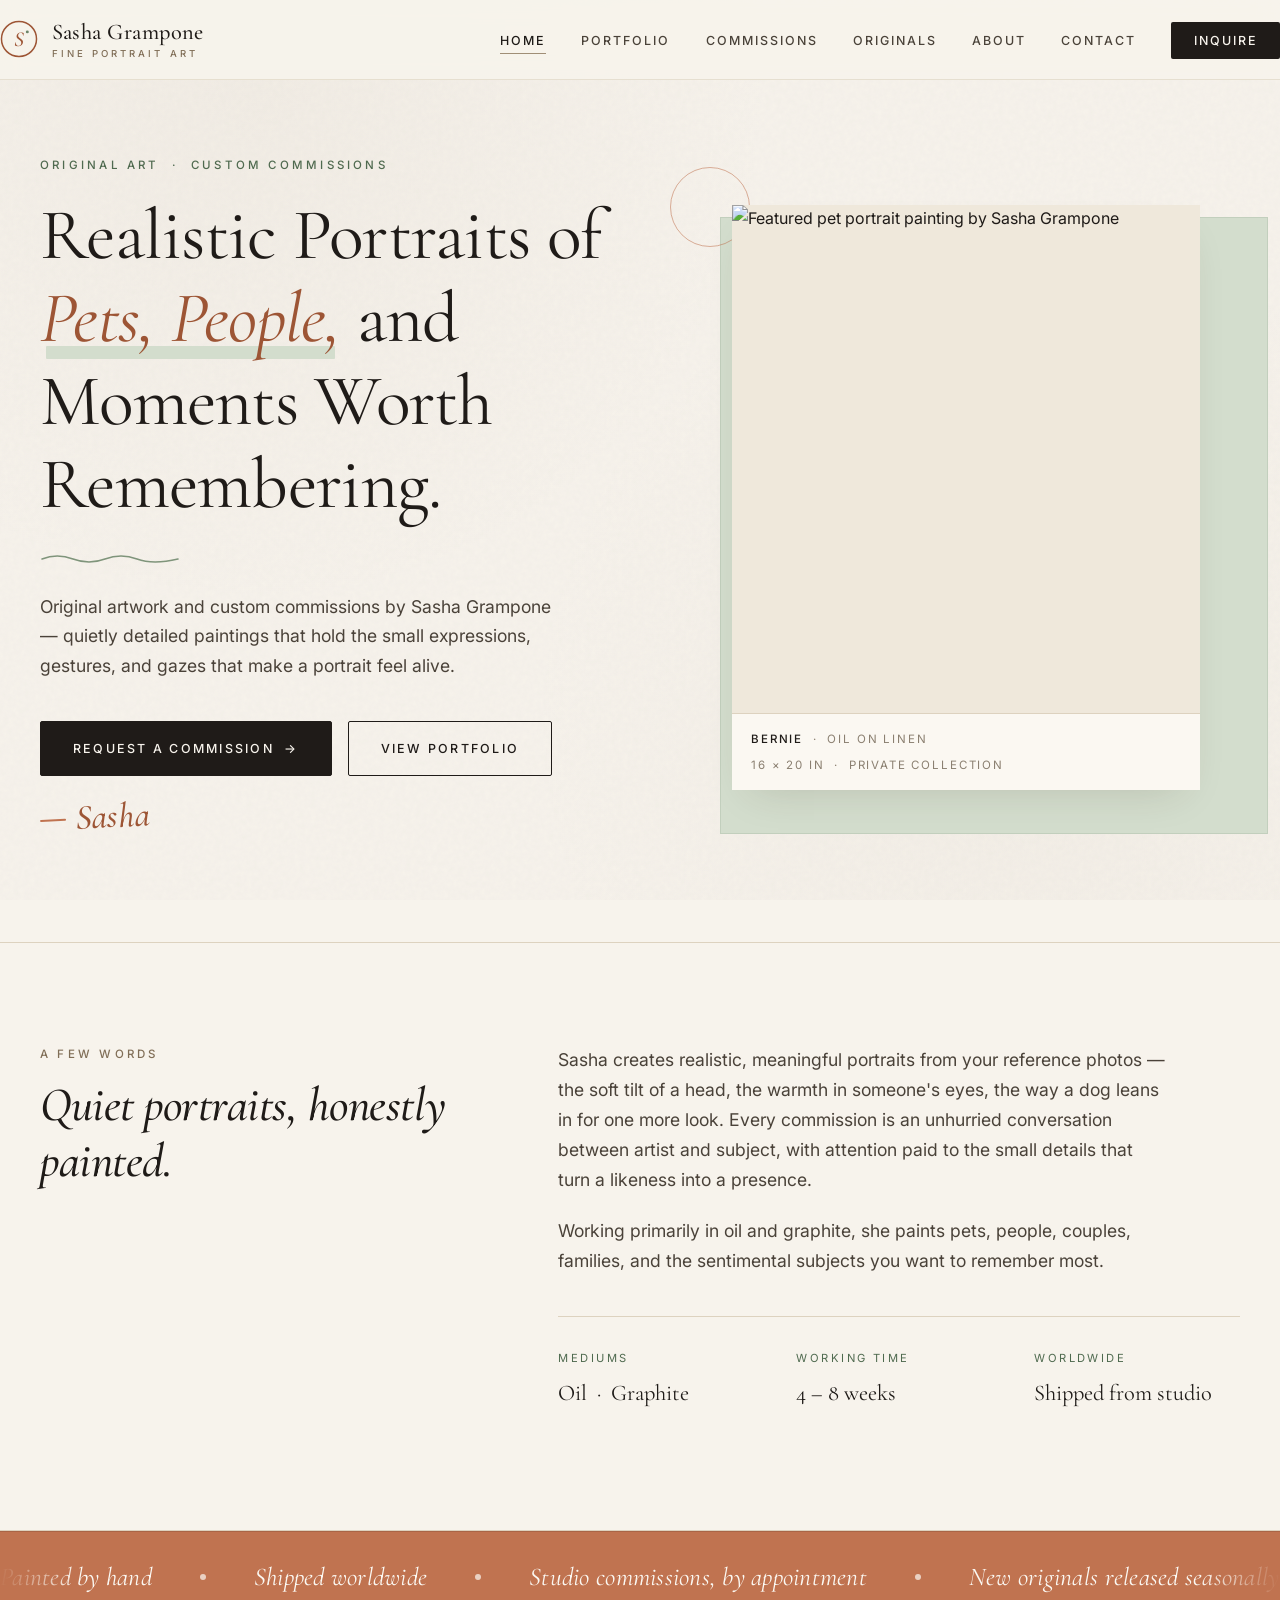
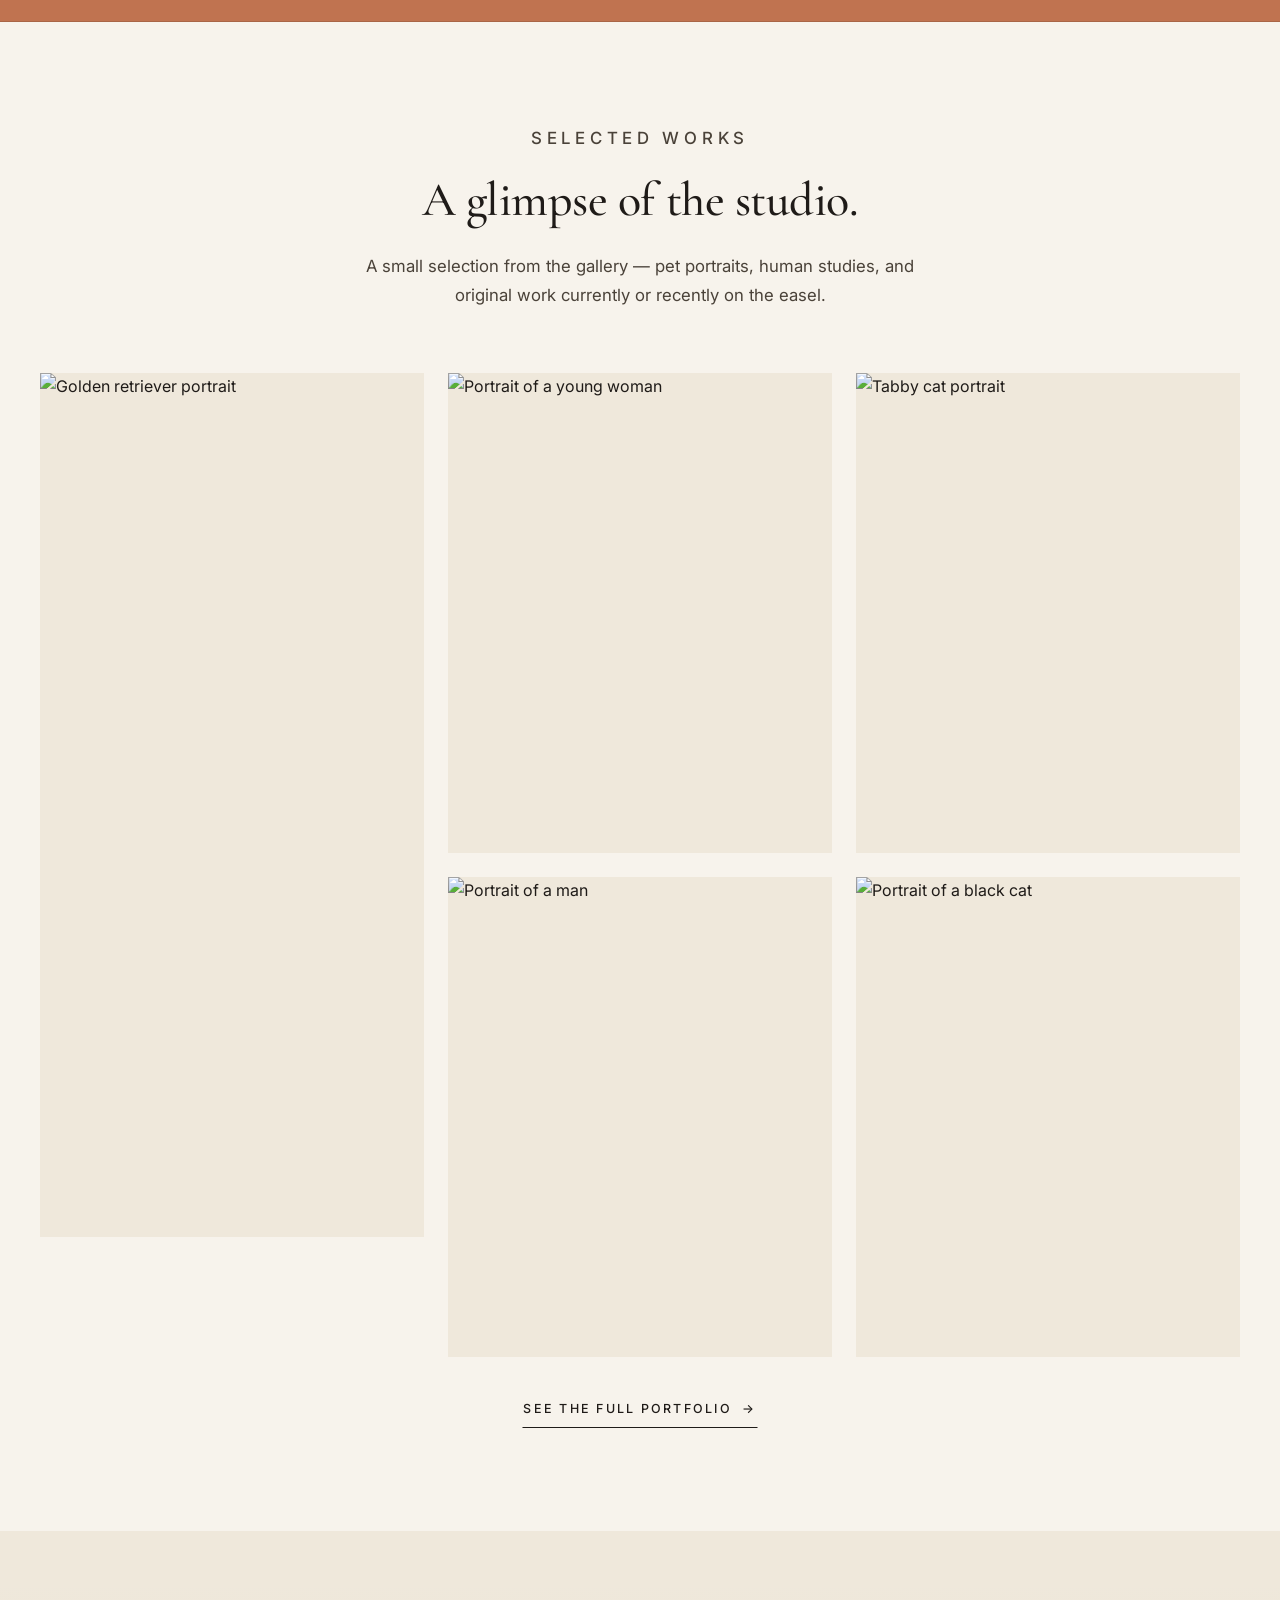
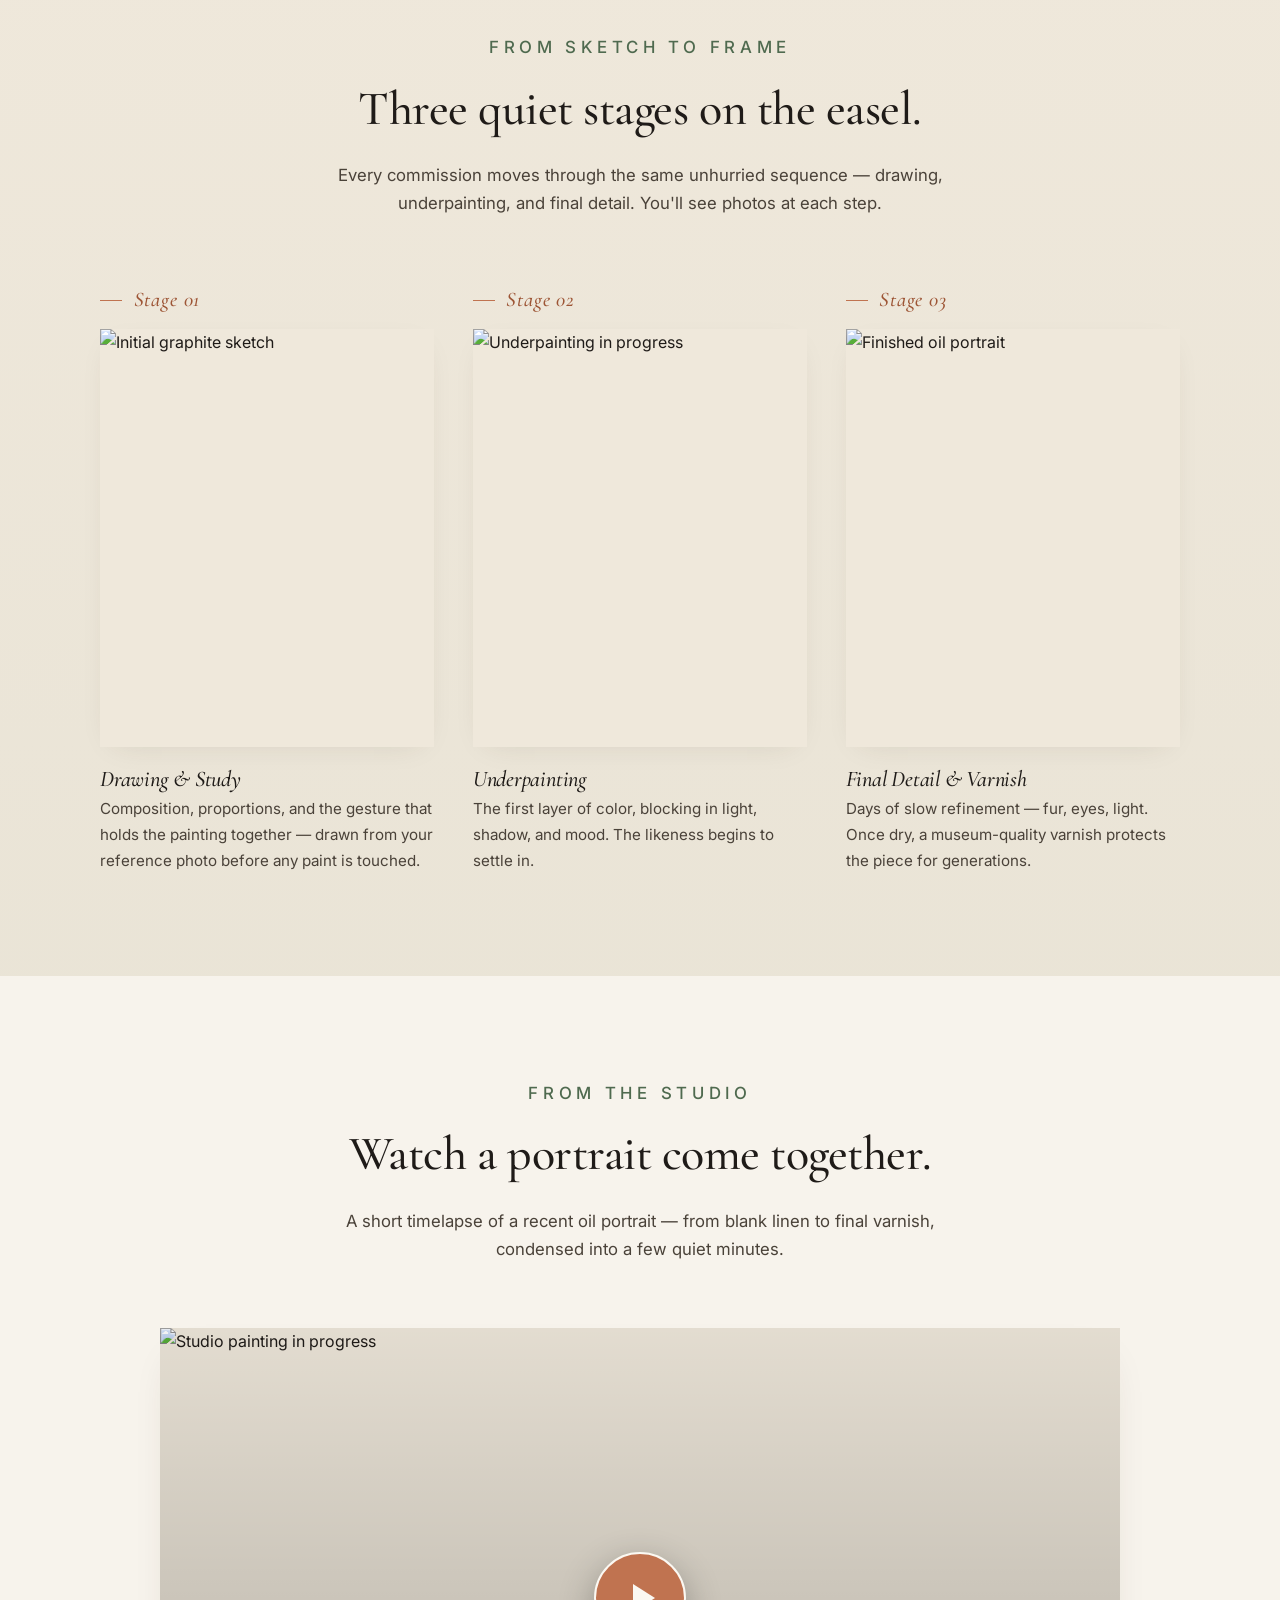
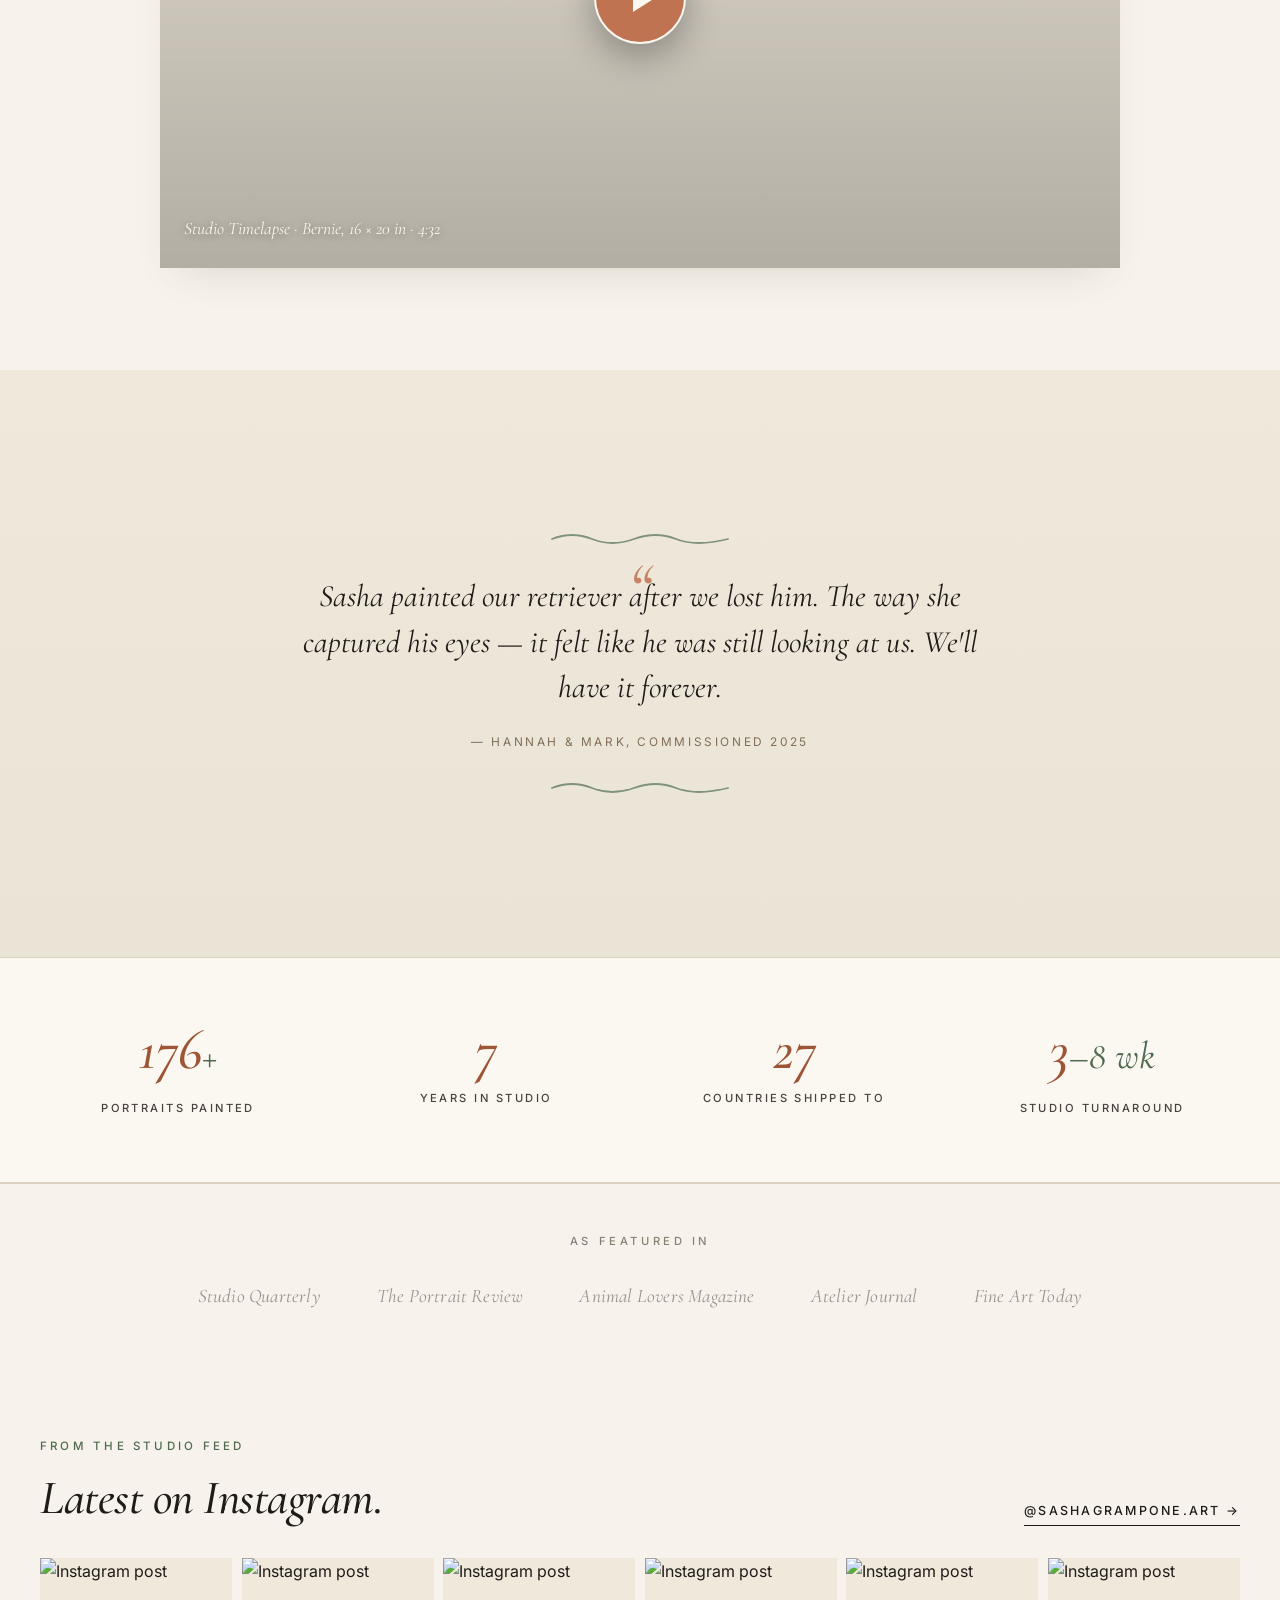
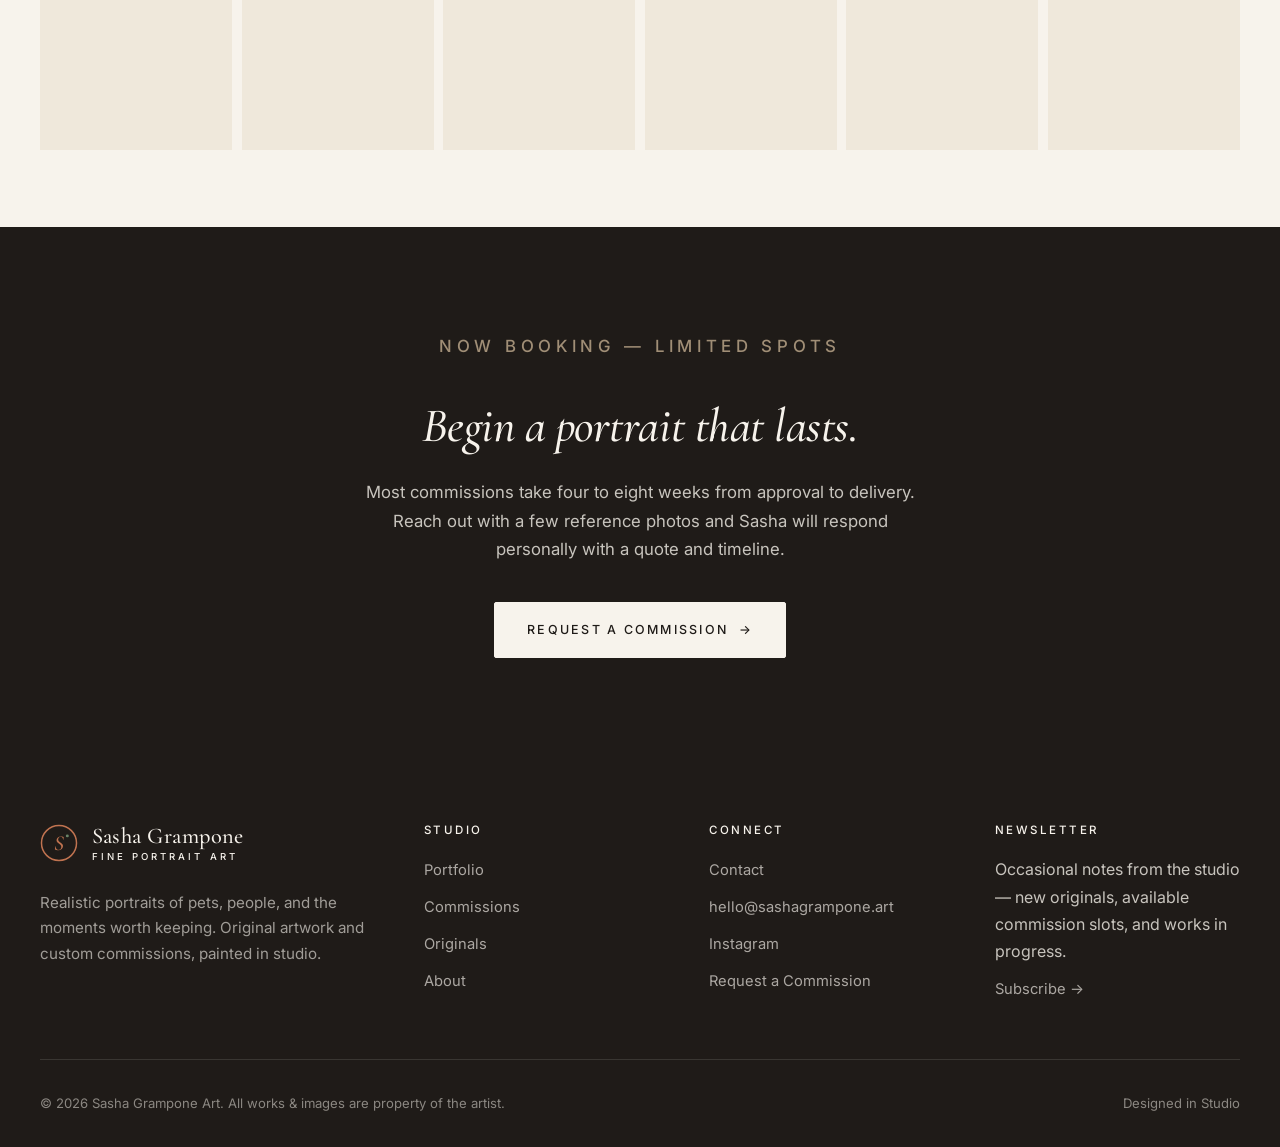
==== commit ca9d819a: "Fix domain: sashagramponeart.com -> sashagrampone.art Replaces all occurrences of the placeholder TL" ====
--- a/index.html
+++ b/index.html
@@ -14,10 +14,10 @@
   <meta name="theme-color" content="#f7f3ec" />
   <!-- Open Graph -->
   <meta property="og:type" content="website" />
-  <meta property="og:url" content="https://sashagramponeart.com/" />
+  <meta property="og:url" content="https://sashagrampone.art/" />
   <meta property="og:title" content="Sasha Grampone — Realistic Portrait Artist" />
   <meta property="og:description" content="Realistic portraits of pets, people, and moments worth remembering. Original artwork and custom commissions by Sasha Grampone." />
-  <meta property="og:image" content="https://sashagramponeart.com/images/og-image.png" />
+  <meta property="og:image" content="https://sashagrampone.art/images/og-image.png" />
   <meta property="og:image:width" content="1200" />
   <meta property="og:image:height" content="630" />
   <meta property="og:site_name" content="Sasha Grampone Art" />
@@ -26,7 +26,7 @@
   <meta name="twitter:card" content="summary_large_image" />
   <meta name="twitter:title" content="Sasha Grampone — Realistic Portrait Artist" />
   <meta name="twitter:description" content="Realistic portraits of pets, people, and moments worth remembering. Original artwork and custom commissions by Sasha Grampone." />
-  <meta name="twitter:image" content="https://sashagramponeart.com/images/og-image.png" />
+  <meta name="twitter:image" content="https://sashagrampone.art/images/og-image.png" />
   <link rel="preconnect" href="https://fonts.googleapis.com">
   <link rel="preconnect" href="https://fonts.gstatic.com" crossorigin>
   <link href="https://fonts.googleapis.com/css2?family=Cormorant+Garamond:ital,wght@0,400;0,500;0,600;1,400;1,500&family=Inter:wght@300;400;500;600&display=swap" rel="stylesheet">
@@ -2075,7 +2075,7 @@
           <h4>Connect</h4>
           <ul>
             <li><a href="contact.html">Contact</a></li>
-            <li><a href="mailto:hello@sashagramponeart.com">hello@sashagramponeart.com</a></li>
+            <li><a href="mailto:hello@sashagrampone.art">hello@sashagrampone.art</a></li>
             <li><a href="https://instagram.com/" target="_blank" rel="noopener">Instagram</a></li>
             <li><a href="commissions.html#inquire">Request a Commission</a></li>
           </ul>
@@ -2251,10 +2251,10 @@
           setNote("Thank you — your message has been received. Sasha will reply within 2 business days.", 'success');
           form.reset();
         } else {
-          setNote("Something went wrong. Please email hello@sashagramponeart.com directly.", 'error');
+          setNote("Something went wrong. Please email hello@sashagrampone.art directly.", 'error');
         }
       } catch (err) {
-        setNote("Network error. Please email hello@sashagramponeart.com directly.", 'error');
+        setNote("Network error. Please email hello@sashagrampone.art directly.", 'error');
       } finally {
         form.classList.remove('sending');
         if (submitBtn) submitBtn.disabled = false;
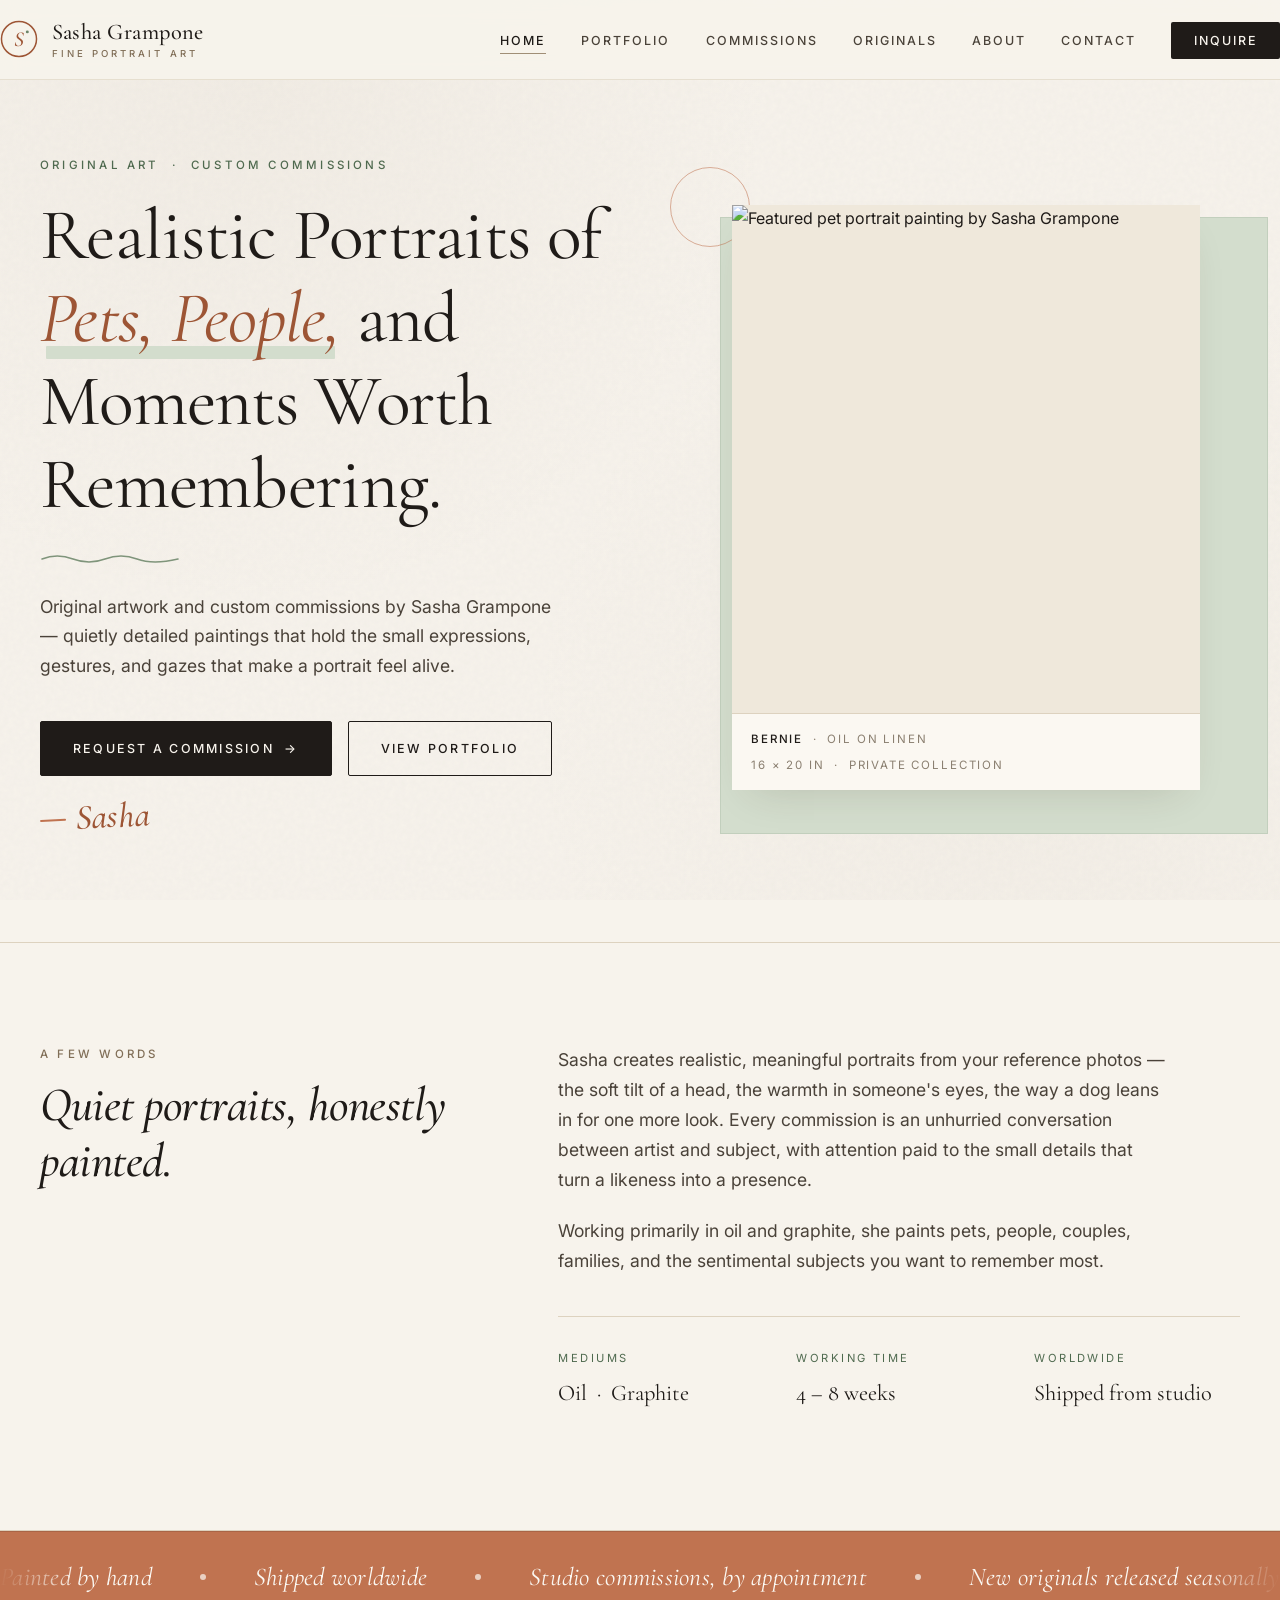
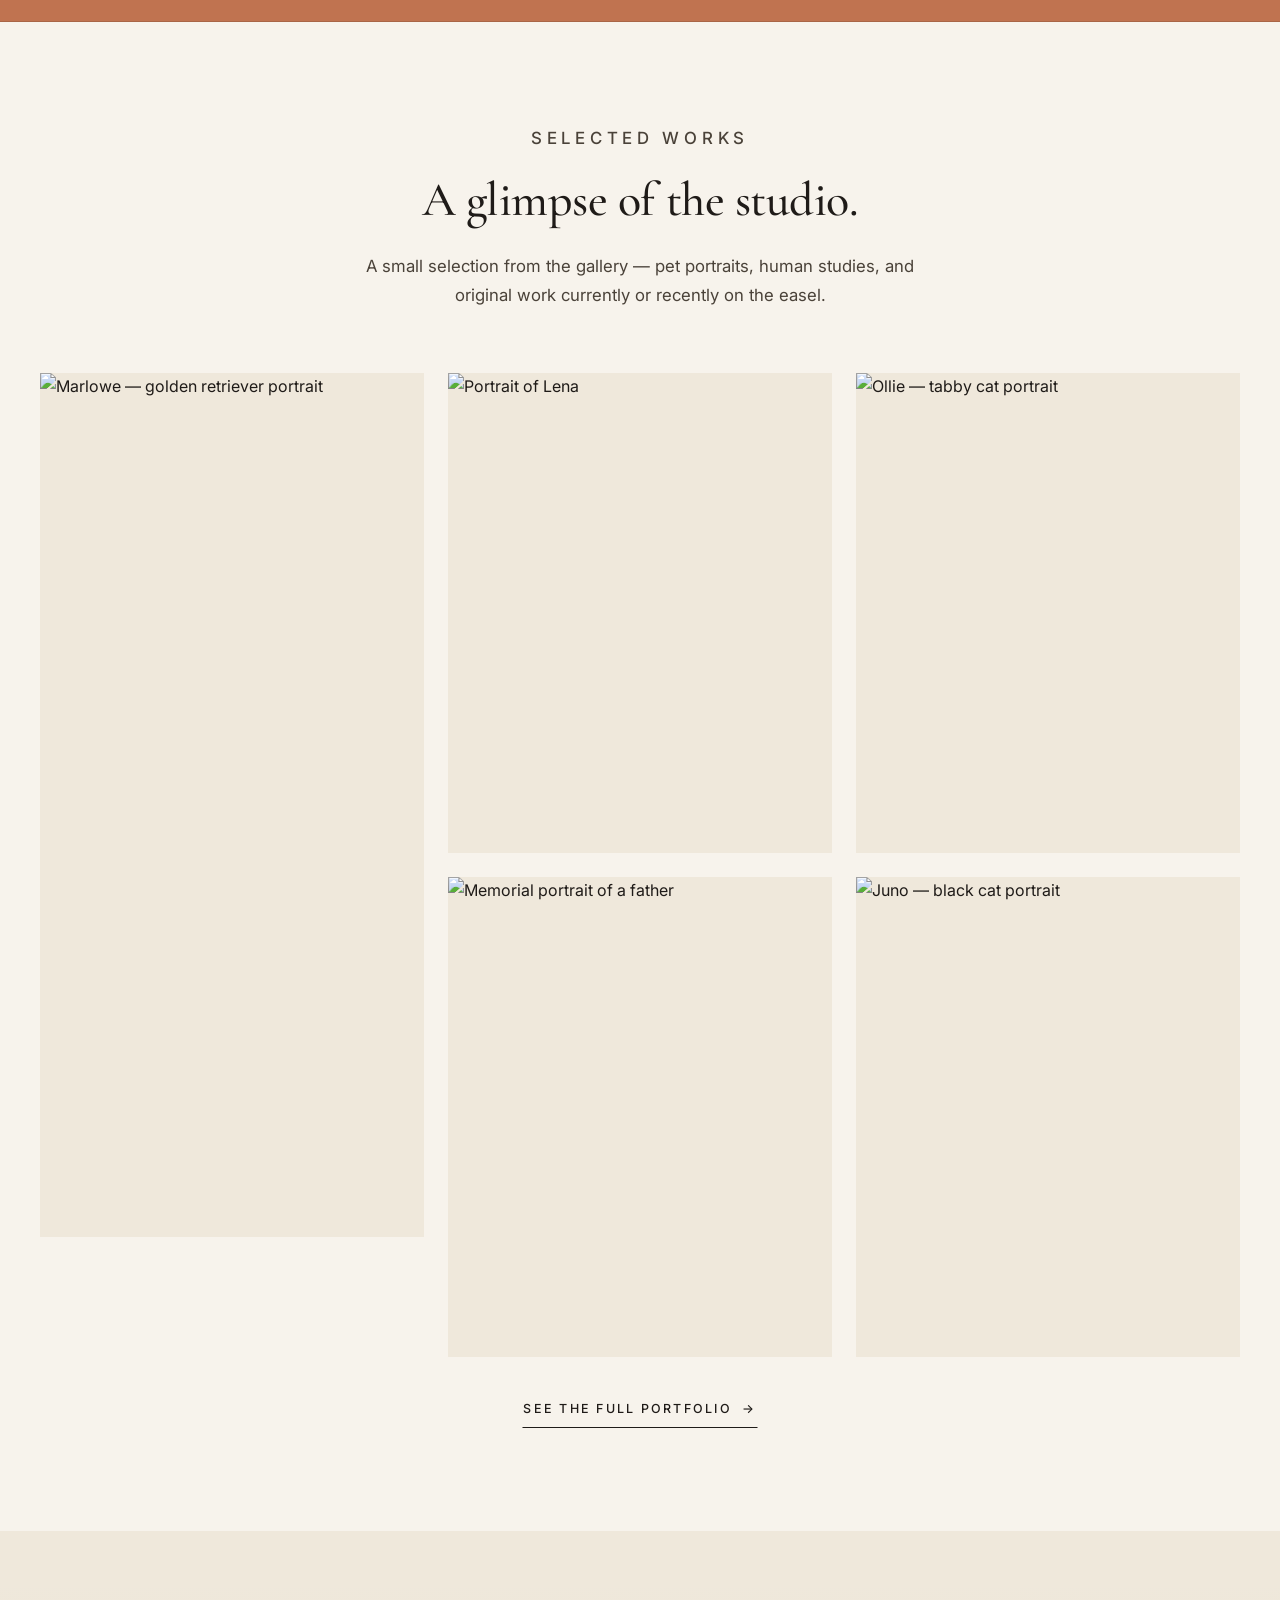
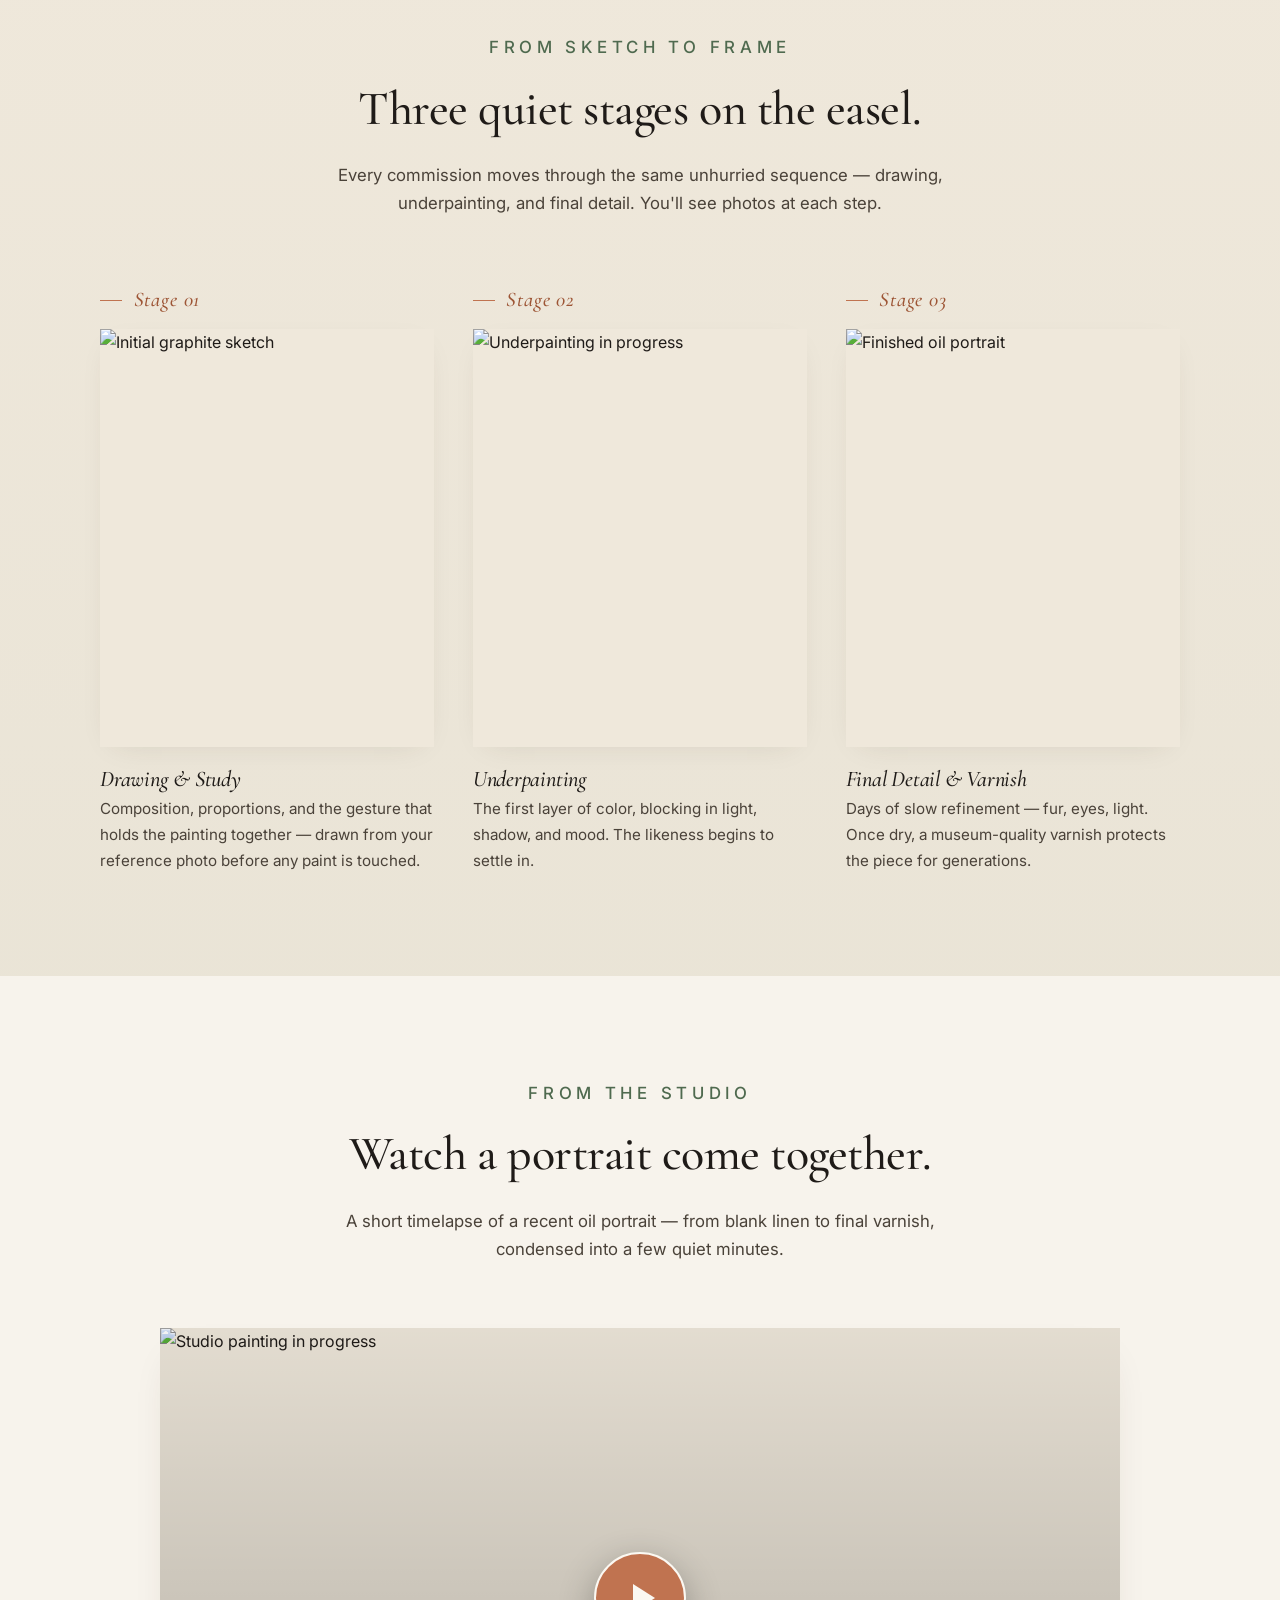
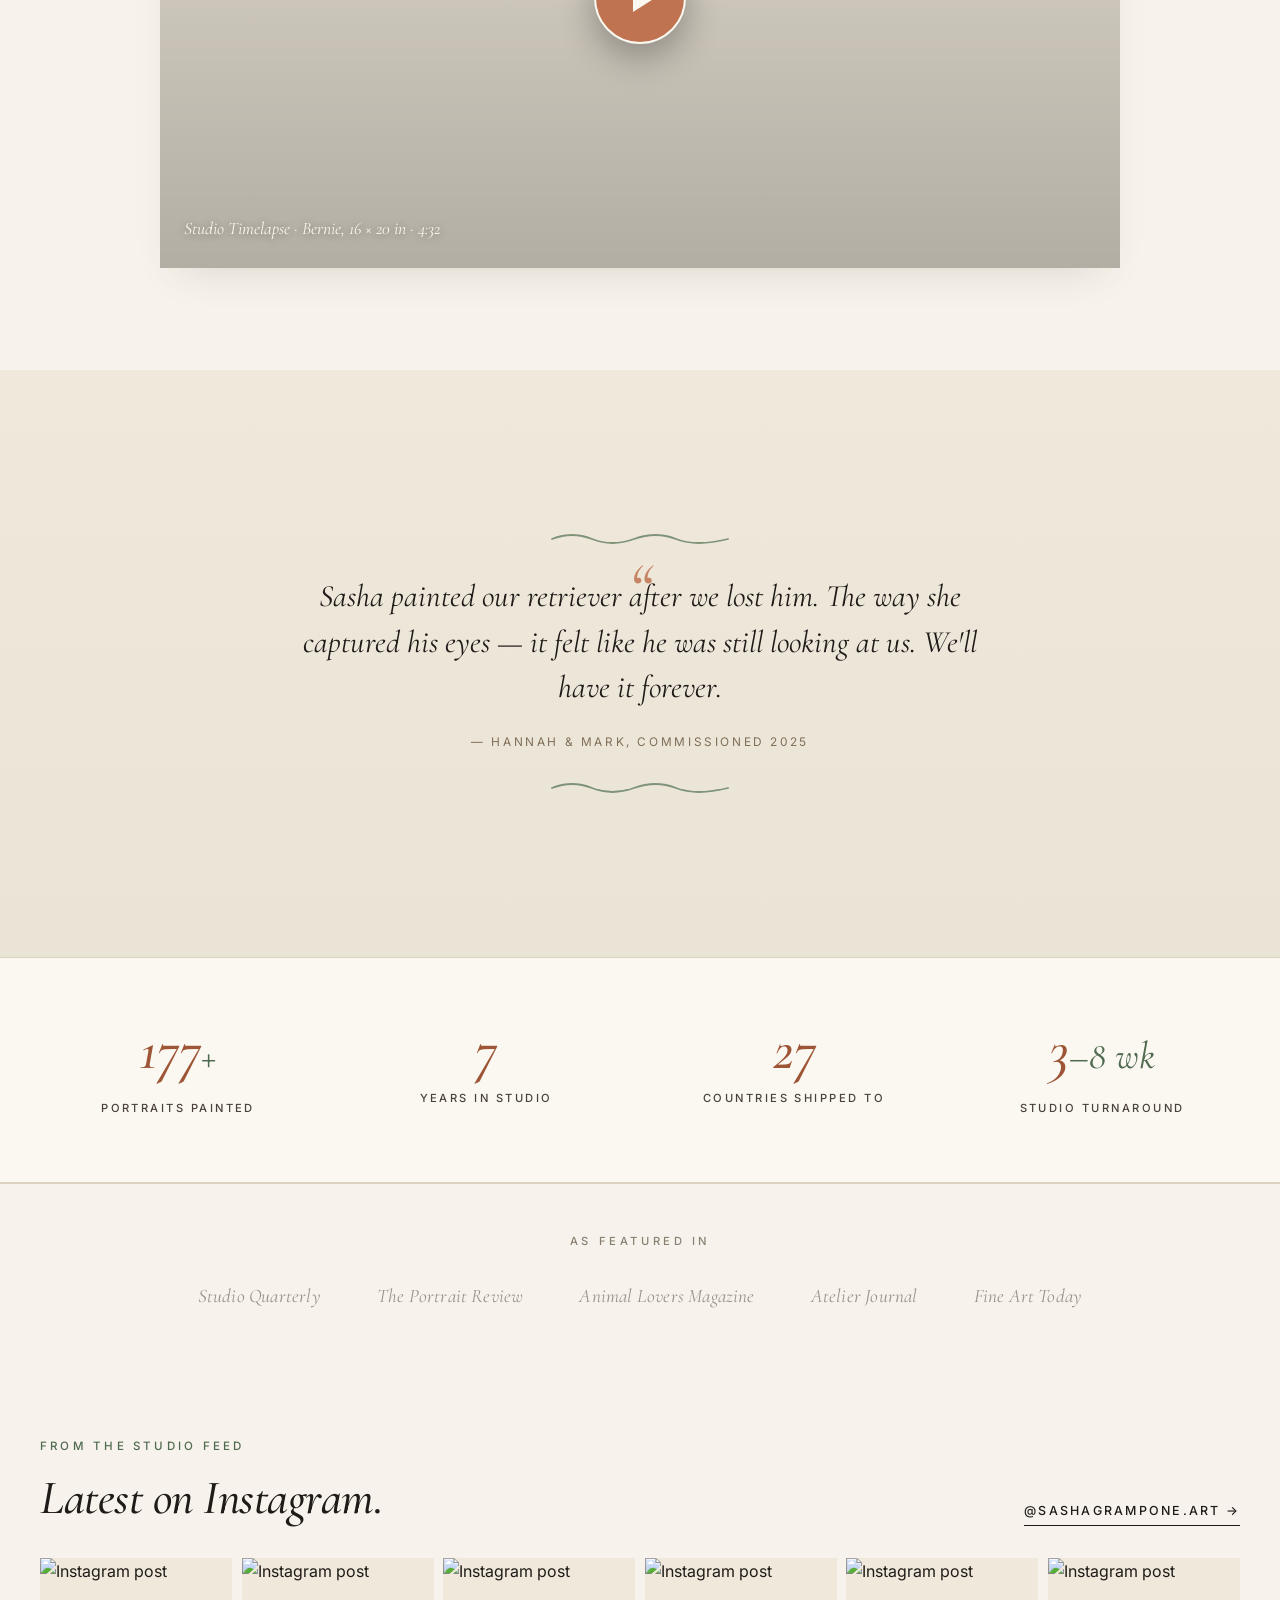
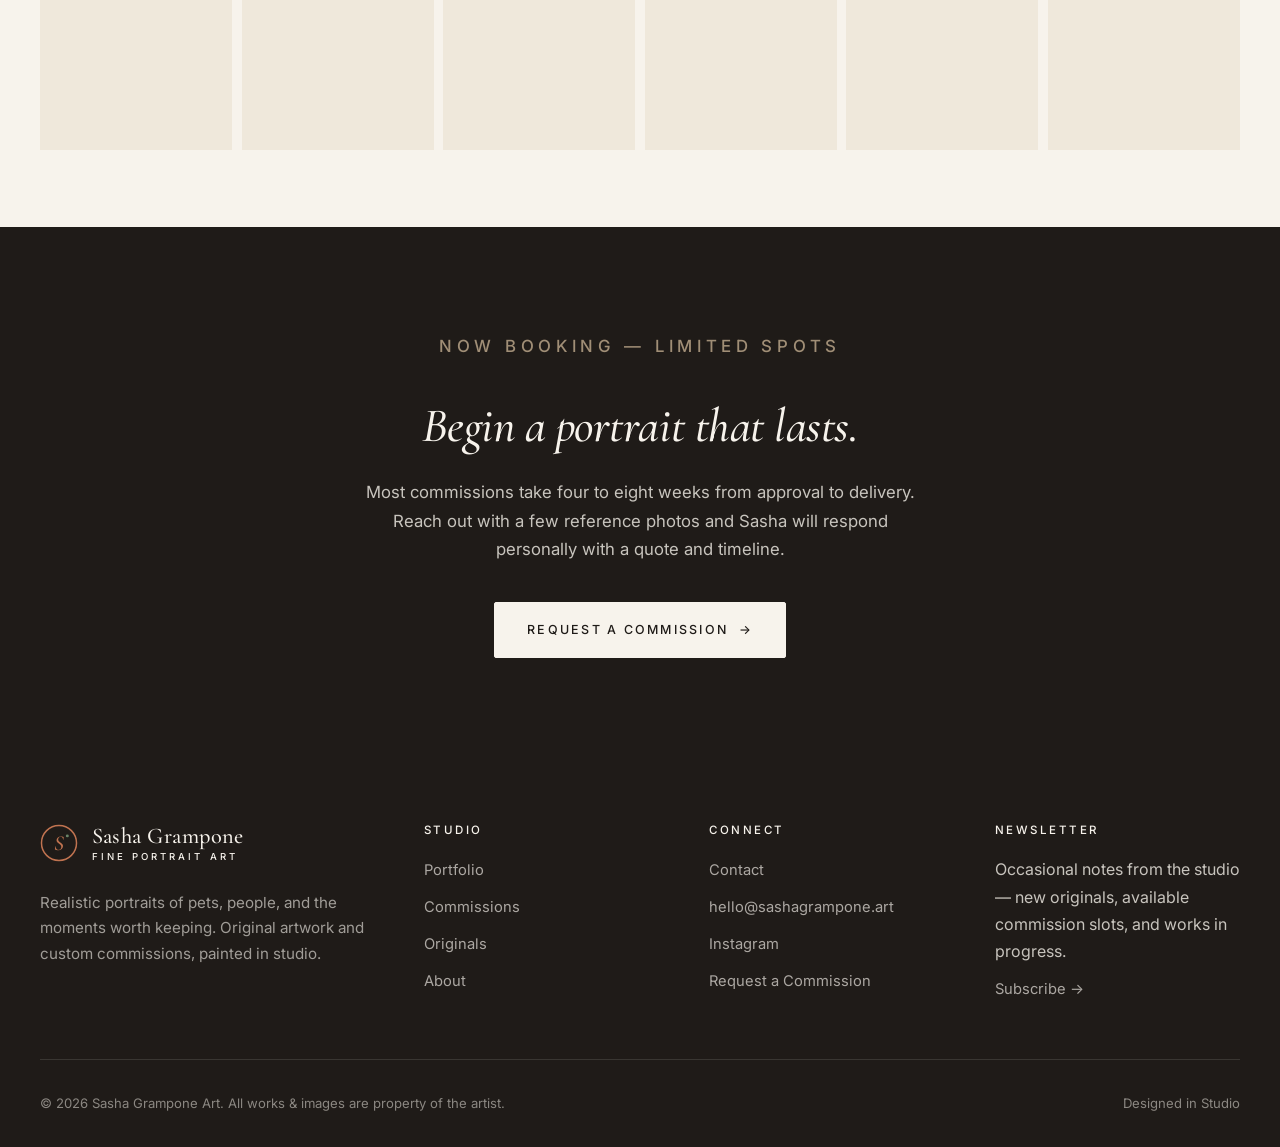
==== commit 8f17325f: "Add paintings/gallery editor + image upload Admin can now manage the public gallery without touching" ====
--- a/index.html
+++ b/index.html
@@ -1840,43 +1840,7 @@
           <h2>A glimpse of the studio.</h2>
           <p>A small selection from the gallery — pet portraits, human studies, and original work currently or recently on the easel.</p>
         </div>
-        <div class="featured-grid reveal">
-          <a class="feat-card feat-tall" href="portfolio.html">
-            <img src="https://images.unsplash.com/photo-1543466835-00a7907e9de1?auto=format&fit=crop&w=900&q=80" alt="Golden retriever portrait" />
-            <div class="feat-card-info">
-              <h4>Marlowe</h4>
-              <span>Pet Portrait &nbsp;·&nbsp; Oil</span>
-            </div>
-          </a>
-          <a class="feat-card" href="portfolio.html">
-            <img src="https://images.unsplash.com/photo-1494790108377-be9c29b29330?auto=format&fit=crop&w=900&q=80" alt="Portrait of a young woman" />
-            <div class="feat-card-info">
-              <h4>Lena, in Soft Light</h4>
-              <span>Human Portrait &nbsp;·&nbsp; Oil</span>
-            </div>
-          </a>
-          <a class="feat-card" href="portfolio.html">
-            <img src="https://images.unsplash.com/photo-1583337130417-3346a1be7dee?auto=format&fit=crop&w=900&q=80" alt="Tabby cat portrait" />
-            <div class="feat-card-info">
-              <h4>Ollie, Listening</h4>
-              <span>Pet Portrait &nbsp;·&nbsp; Graphite</span>
-            </div>
-          </a>
-          <a class="feat-card" href="portfolio.html">
-            <img src="https://images.unsplash.com/photo-1500648767791-00dcc994a43e?auto=format&fit=crop&w=900&q=80" alt="Portrait of a man" />
-            <div class="feat-card-info">
-              <h4>Father, at Rest</h4>
-              <span>Memorial Portrait &nbsp;·&nbsp; Oil</span>
-            </div>
-          </a>
-          <a class="feat-card" href="portfolio.html">
-            <img src="https://images.unsplash.com/photo-1517849845537-4d257902454a?auto=format&fit=crop&w=900&q=80" alt="Portrait of a black cat" />
-            <div class="feat-card-info">
-              <h4>Juno</h4>
-              <span>Pet Portrait &nbsp;·&nbsp; Oil on linen</span>
-            </div>
-          </a>
-        </div>
+        <div class="featured-grid reveal" data-source="paintings.json:featured"></div>
         <div class="text-center mt-2 reveal">
           <a href="portfolio.html" class="btn btn-ghost btn-arrow">See the full portfolio</a>
         </div>
@@ -2099,7 +2063,14 @@
 /* Sasha Grampone Art — interactions */
 
 (function () {
-  // Mobile nav toggle
+  // ------ Helpers ------
+  const $$ = (s, root = document) => root.querySelectorAll(s);
+  const getGalleryItems = () => $$('.gallery .gallery-item');
+  const esc = (s) => String(s ?? "")
+    .replace(/&/g, "&amp;").replace(/</g, "&lt;").replace(/>/g, "&gt;")
+    .replace(/"/g, "&quot;").replace(/'/g, "&#39;");
+
+  // ------ Mobile nav toggle ------
   const toggle = document.querySelector('.nav-toggle');
   const links = document.querySelector('.nav-links');
   if (toggle && links) {
@@ -2110,32 +2081,95 @@
     });
   }
 
-  // Reveal-on-scroll
-  const reveal = document.querySelectorAll('.reveal');
-  if ('IntersectionObserver' in window && reveal.length) {
-    const io = new IntersectionObserver((entries) => {
-      entries.forEach((e) => {
-        if (e.isIntersecting) {
-          e.target.classList.add('visible');
-          io.unobserve(e.target);
+  // ------ Reveal-on-scroll (re-callable for dynamically added .reveal) ------
+  let revealObserver = null;
+  function observeReveals() {
+    const reveal = $$('.reveal:not(.visible)');
+    if ('IntersectionObserver' in window) {
+      if (!revealObserver) {
+        revealObserver = new IntersectionObserver((entries) => {
+          entries.forEach((e) => {
+            if (e.isIntersecting) {
+              e.target.classList.add('visible');
+              revealObserver.unobserve(e.target);
+            }
+          });
+        }, { threshold: 0.12, rootMargin: '0px 0px -60px 0px' });
+      }
+      reveal.forEach((el) => revealObserver.observe(el));
+    } else {
+      reveal.forEach((el) => el.classList.add('visible'));
+    }
+  }
+  observeReveals();
+
+  // ------ Dynamic gallery / featured rendering from /data/paintings.json ------
+  // Containers opt in via:  <div class="gallery" data-source="paintings.json"></div>
+  //                         <div class="featured-grid" data-source="paintings.json:featured"></div>
+  async function renderDynamicSources() {
+    const sources = $$('[data-source]');
+    if (!sources.length) return;
+    const fileNames = new Set();
+    sources.forEach((el) => {
+      const [file] = String(el.dataset.source).split(':');
+      if (file) fileNames.add(file);
+    });
+
+    const cache = {};
+    await Promise.all(
+      [...fileNames].map(async (f) => {
+        try {
+          const res = await fetch(`/data/${f}?_=${Date.now()}`, { cache: 'no-store' });
+          cache[f] = await res.json();
+        } catch (e) {
+          console.warn('Failed to load', f, e);
+          cache[f] = { items: [] };
         }
-      });
-    }, { threshold: 0.12, rootMargin: '0px 0px -60px 0px' });
-    reveal.forEach((el) => io.observe(el));
-  } else {
-    reveal.forEach((el) => el.classList.add('visible'));
+      })
+    );
+
+    sources.forEach((el) => {
+      const [file, scope] = String(el.dataset.source).split(':');
+      const data = cache[file] || { items: [] };
+      const items = (data.items || []).slice().sort((a, b) => (a.order || 999) - (b.order || 999));
+
+      if (el.classList.contains('gallery')) {
+        // Portfolio gallery — render full set; filter buttons handle visibility
+        el.innerHTML = items.map((p) => `
+          <div class="gallery-item" data-category="${esc(p.subject)}" data-title="${esc(p.title)}" data-meta="${esc(p.meta || p.label || '')}">
+            <img src="${esc(p.image)}" alt="${esc(p.imageAlt || p.title)}" loading="lazy" />
+            <div class="gallery-item-info"><h4>${esc(p.title)}</h4><span>${esc(p.label || '')}</span></div>
+          </div>
+        `).join('');
+      } else if (el.classList.contains('featured-grid')) {
+        // Homepage featured grid — only featured items, capped to 5
+        const feat = items.filter((p) => p.featured).slice(0, 5);
+        el.innerHTML = feat.map((p, idx) => `
+          <a class="feat-card${idx === 0 ? ' feat-tall' : ''}" href="portfolio.html">
+            <img src="${esc(p.image)}" alt="${esc(p.imageAlt || p.title)}" loading="lazy" />
+            <div class="feat-card-info">
+              <h4>${esc(p.title)}</h4>
+              <span>${esc(p.label || '')}</span>
+            </div>
+          </a>
+        `).join('');
+      }
+    });
+
+    // Re-observe new .reveal children, then notify other modules
+    observeReveals();
+    document.dispatchEvent(new CustomEvent('gallery:loaded'));
   }
 
-  // Gallery filters
-  const filterBtns = document.querySelectorAll('.gallery-filters button');
-  const galleryItems = document.querySelectorAll('.gallery .gallery-item');
-  if (filterBtns.length && galleryItems.length) {
+  // ------ Gallery filters (re-queries items each click) ------
+  const filterBtns = $$('.gallery-filters button');
+  if (filterBtns.length) {
     filterBtns.forEach((btn) => {
       btn.addEventListener('click', () => {
         filterBtns.forEach((b) => b.classList.remove('active'));
         btn.classList.add('active');
         const target = btn.dataset.filter;
-        galleryItems.forEach((item) => {
+        getGalleryItems().forEach((item) => {
           const cats = (item.dataset.category || '').split(' ');
           const show = target === 'all' || cats.includes(target);
           item.style.display = show ? '' : 'none';
@@ -2144,7 +2178,7 @@
     });
   }
 
-  // Lightbox
+  // ------ Lightbox (uses event delegation; works for dynamic items) ------
   const lightbox = document.querySelector('.lightbox');
   if (lightbox) {
     const lbImg = lightbox.querySelector('img');
@@ -2158,7 +2192,7 @@
     let currentIndex = 0;
 
     const refreshVisible = () => {
-      visibleItems = Array.from(galleryItems).filter((i) => i.style.display !== 'none');
+      visibleItems = Array.from(getGalleryItems()).filter((i) => i.style.display !== 'none');
     };
 
     const showAt = (index) => {
@@ -2180,12 +2214,12 @@
       document.body.style.overflow = '';
     };
 
-    galleryItems.forEach((item, idx) => {
-      item.addEventListener('click', () => {
-        refreshVisible();
-        const i = visibleItems.indexOf(item);
-        showAt(i >= 0 ? i : 0);
-      });
+    document.body.addEventListener('click', (e) => {
+      const item = e.target.closest('.gallery .gallery-item');
+      if (!item) return;
+      refreshVisible();
+      const i = visibleItems.indexOf(item);
+      showAt(i >= 0 ? i : 0);
     });
 
     if (closeBtn) closeBtn.addEventListener('click', close);
@@ -2200,8 +2234,8 @@
     });
   }
 
-  // File-input label updates
-  document.querySelectorAll('.field-file input[type="file"]').forEach((input) => {
+  // ------ File-input label updates ------
+  $$('.field-file input[type="file"]').forEach((input) => {
     input.addEventListener('change', () => {
       const label = input.closest('.field-file').querySelector('span');
       if (!label) return;
@@ -2214,8 +2248,8 @@
     });
   });
 
-  // Form submit — Formspree (with placeholder fallback) or demo
-  document.querySelectorAll('form[data-demo], form[data-formspree]').forEach((form) => {
+  // ------ Form submit — Formspree (with placeholder fallback) or demo ------
+  $$('form[data-demo], form[data-formspree]').forEach((form) => {
     form.addEventListener('submit', async (e) => {
       e.preventDefault();
       const note = form.querySelector('.form-note');
@@ -2262,8 +2296,8 @@
     });
   });
 
-  // Click-to-play video embeds
-  document.querySelectorAll('.video-embed').forEach((el) => {
+  // ------ Click-to-play video embeds ------
+  $$('.video-embed').forEach((el) => {
     el.addEventListener('click', () => {
       if (el.classList.contains('playing')) return;
       const src = el.dataset.embed;
@@ -2278,12 +2312,12 @@
     });
   });
 
-  // Footer year
+  // ------ Footer year ------
   const yearEl = document.querySelector('[data-year]');
   if (yearEl) yearEl.textContent = new Date().getFullYear();
 
-  // Before/After reveal slider
-  document.querySelectorAll('.ba-slider').forEach((slider) => {
+  // ------ Before/After reveal slider ------
+  $$('.ba-slider').forEach((slider) => {
     const before = slider.querySelector('.ba-slider-before');
     const handle = slider.querySelector('.ba-slider-handle');
     if (!before || !handle) return;
@@ -2324,8 +2358,8 @@
     update();
   });
 
-  // Animated stat counters
-  const counters = document.querySelectorAll('.stat-num[data-count]');
+  // ------ Animated stat counters ------
+  const counters = $$('.stat-num[data-count]');
   if ('IntersectionObserver' in window && counters.length) {
     const cio = new IntersectionObserver((entries) => {
       entries.forEach((e) => {
@@ -2348,27 +2382,30 @@
     counters.forEach((c) => cio.observe(c));
   }
 
-  // Custom "View" cursor over gallery items
+  // ------ Custom "View" cursor over gallery items (event delegation) ------
   const badge = document.querySelector('.cursor-badge');
-  const galleryEls = document.querySelectorAll('.gallery .gallery-item');
-  if (badge && galleryEls.length && window.matchMedia('(hover: hover)').matches) {
+  if (badge && window.matchMedia('(hover: hover)').matches) {
     document.addEventListener('mousemove', (e) => {
       badge.style.left = e.clientX + 'px';
       badge.style.top = e.clientY + 'px';
     });
-    galleryEls.forEach((el) => {
-      el.addEventListener('mouseenter', () => {
+    document.body.addEventListener('mouseover', (e) => {
+      const item = e.target.closest('.gallery .gallery-item');
+      if (item) {
         badge.classList.add('visible');
-        el.classList.add('cursor-hidden');
-      });
-      el.addEventListener('mouseleave', () => {
+        item.classList.add('cursor-hidden');
+      }
+    });
+    document.body.addEventListener('mouseout', (e) => {
+      const item = e.target.closest('.gallery .gallery-item');
+      if (item && !item.contains(e.relatedTarget)) {
         badge.classList.remove('visible');
-        el.classList.remove('cursor-hidden');
-      });
+        item.classList.remove('cursor-hidden');
+      }
     });
   }
 
-  // Sticky inquire bar
+  // ------ Sticky inquire bar ------
   const sticky = document.querySelector('.sticky-inquire');
   if (sticky) {
     let dismissed = sessionStorage.getItem('inquire-dismissed') === '1';
@@ -2388,6 +2425,9 @@
       });
     }
   }
+
+  // Kick off dynamic rendering after main listeners are set up
+  renderDynamicSources();
 })();
 
 </script>
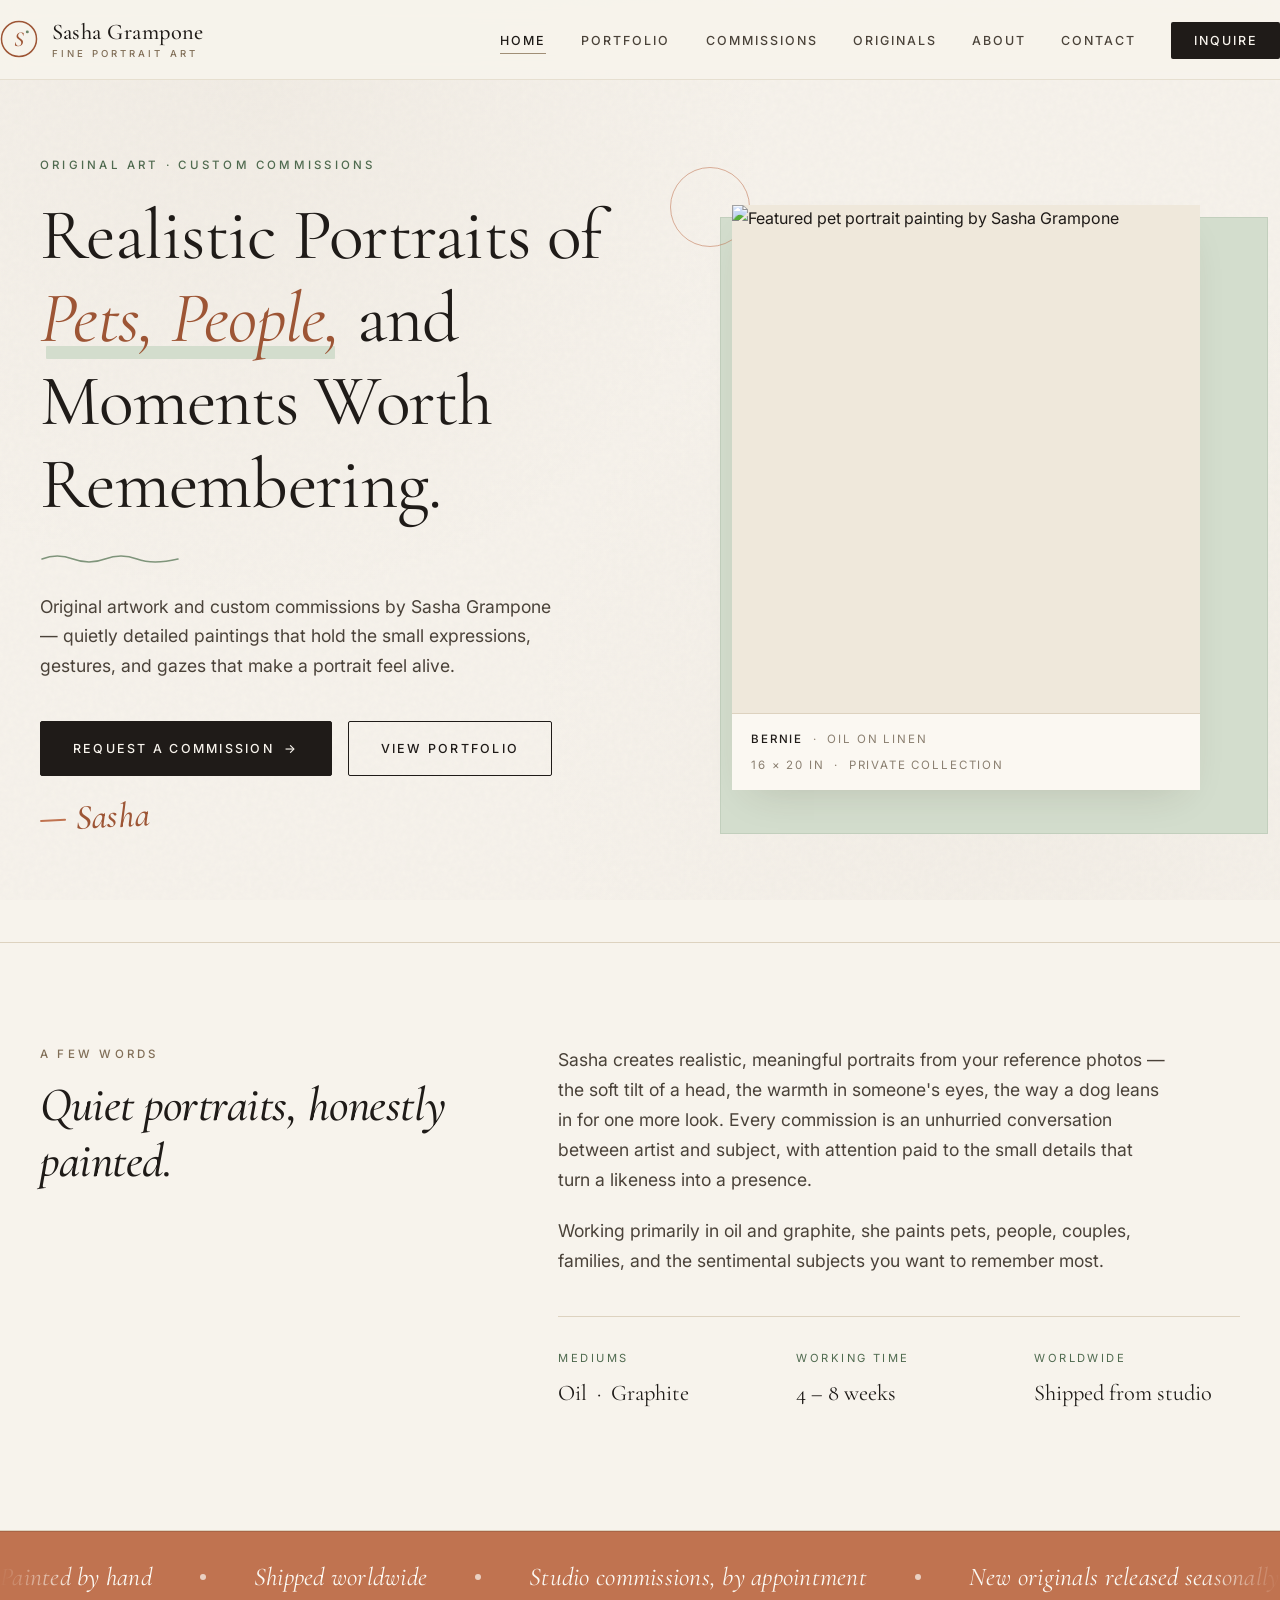
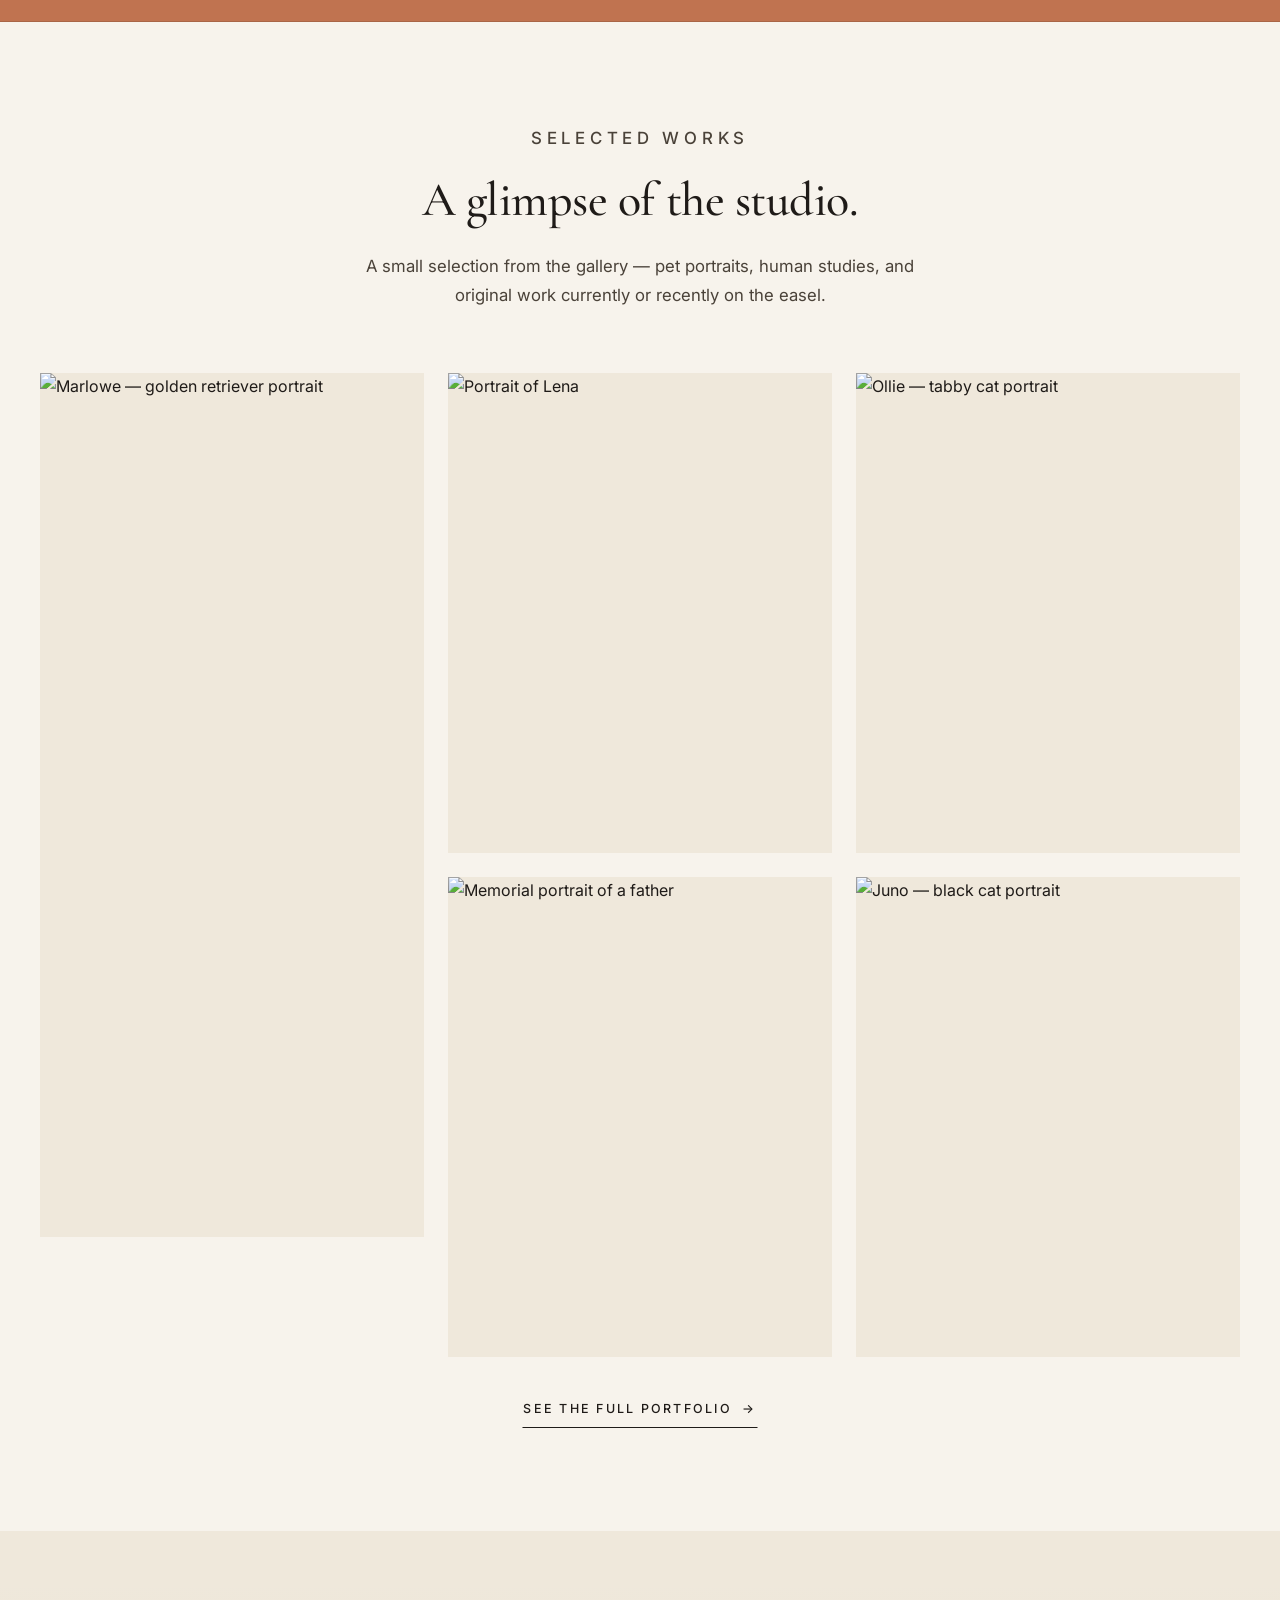
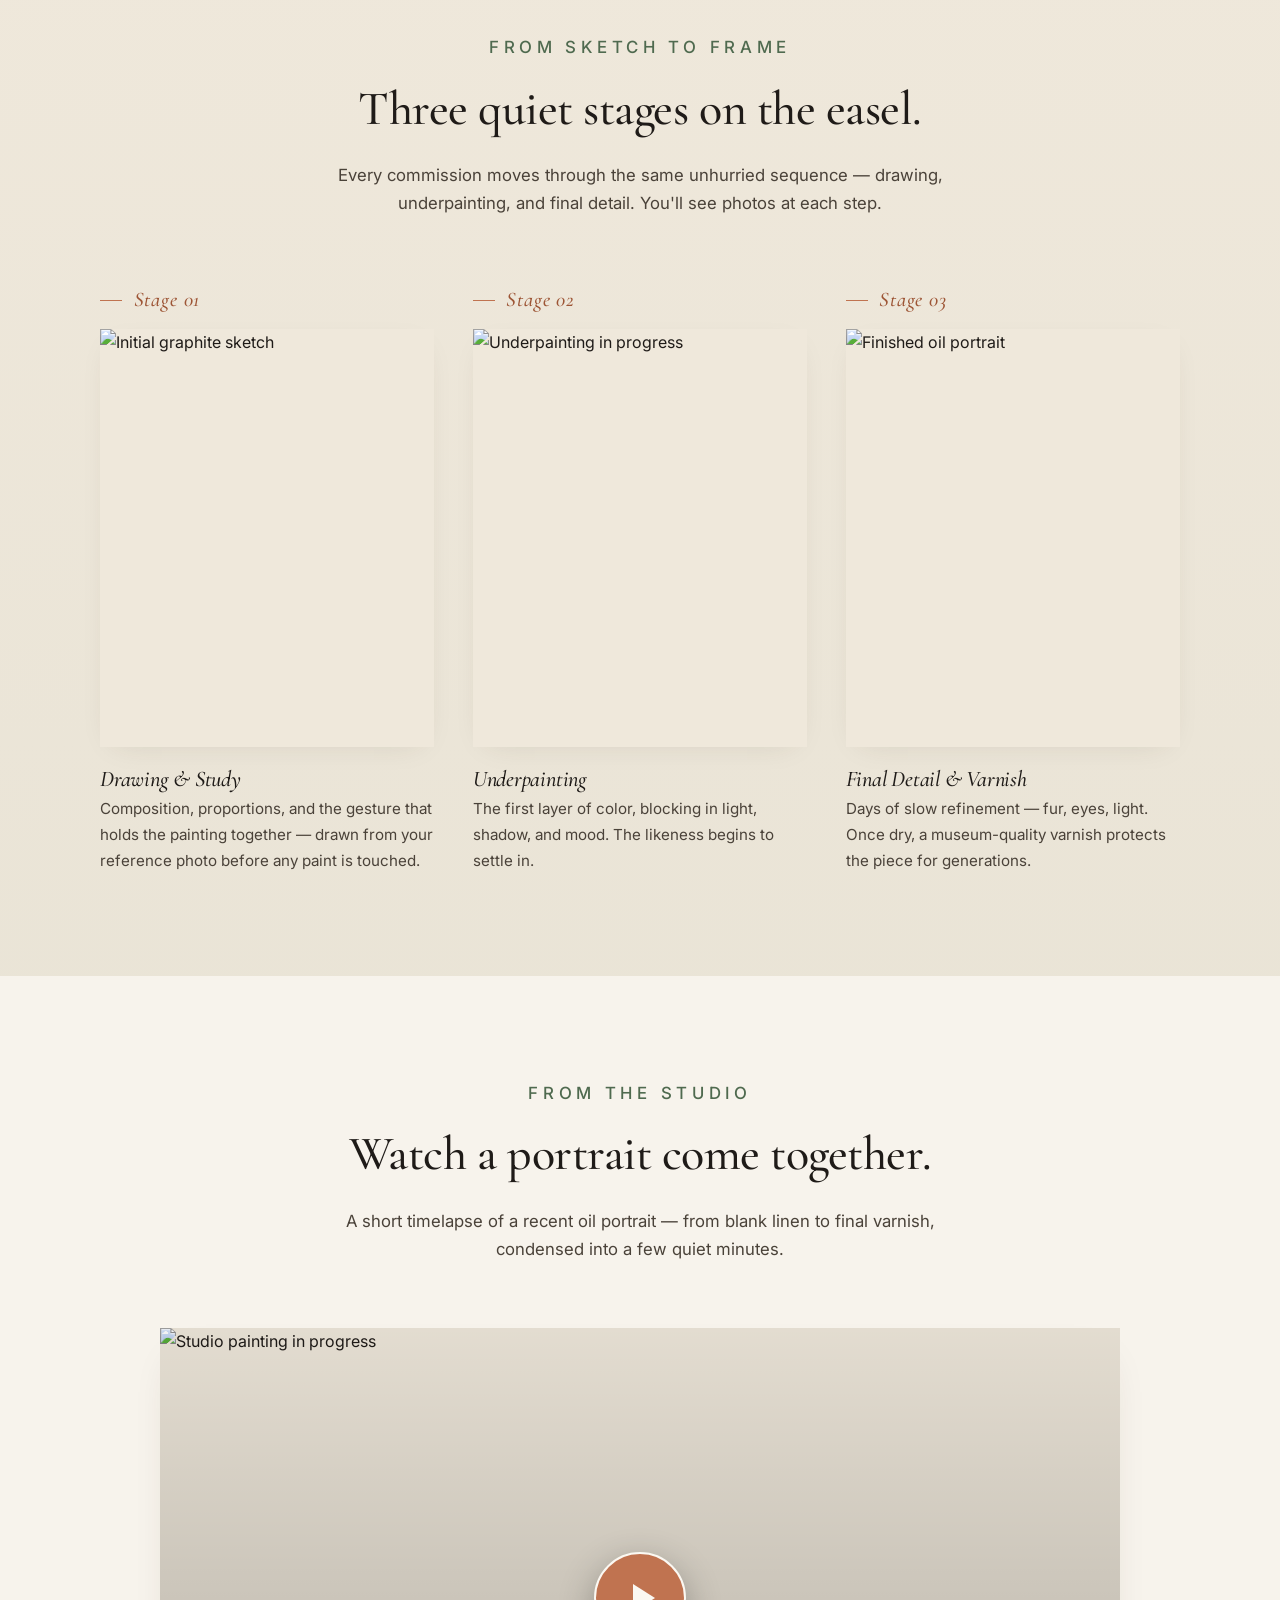
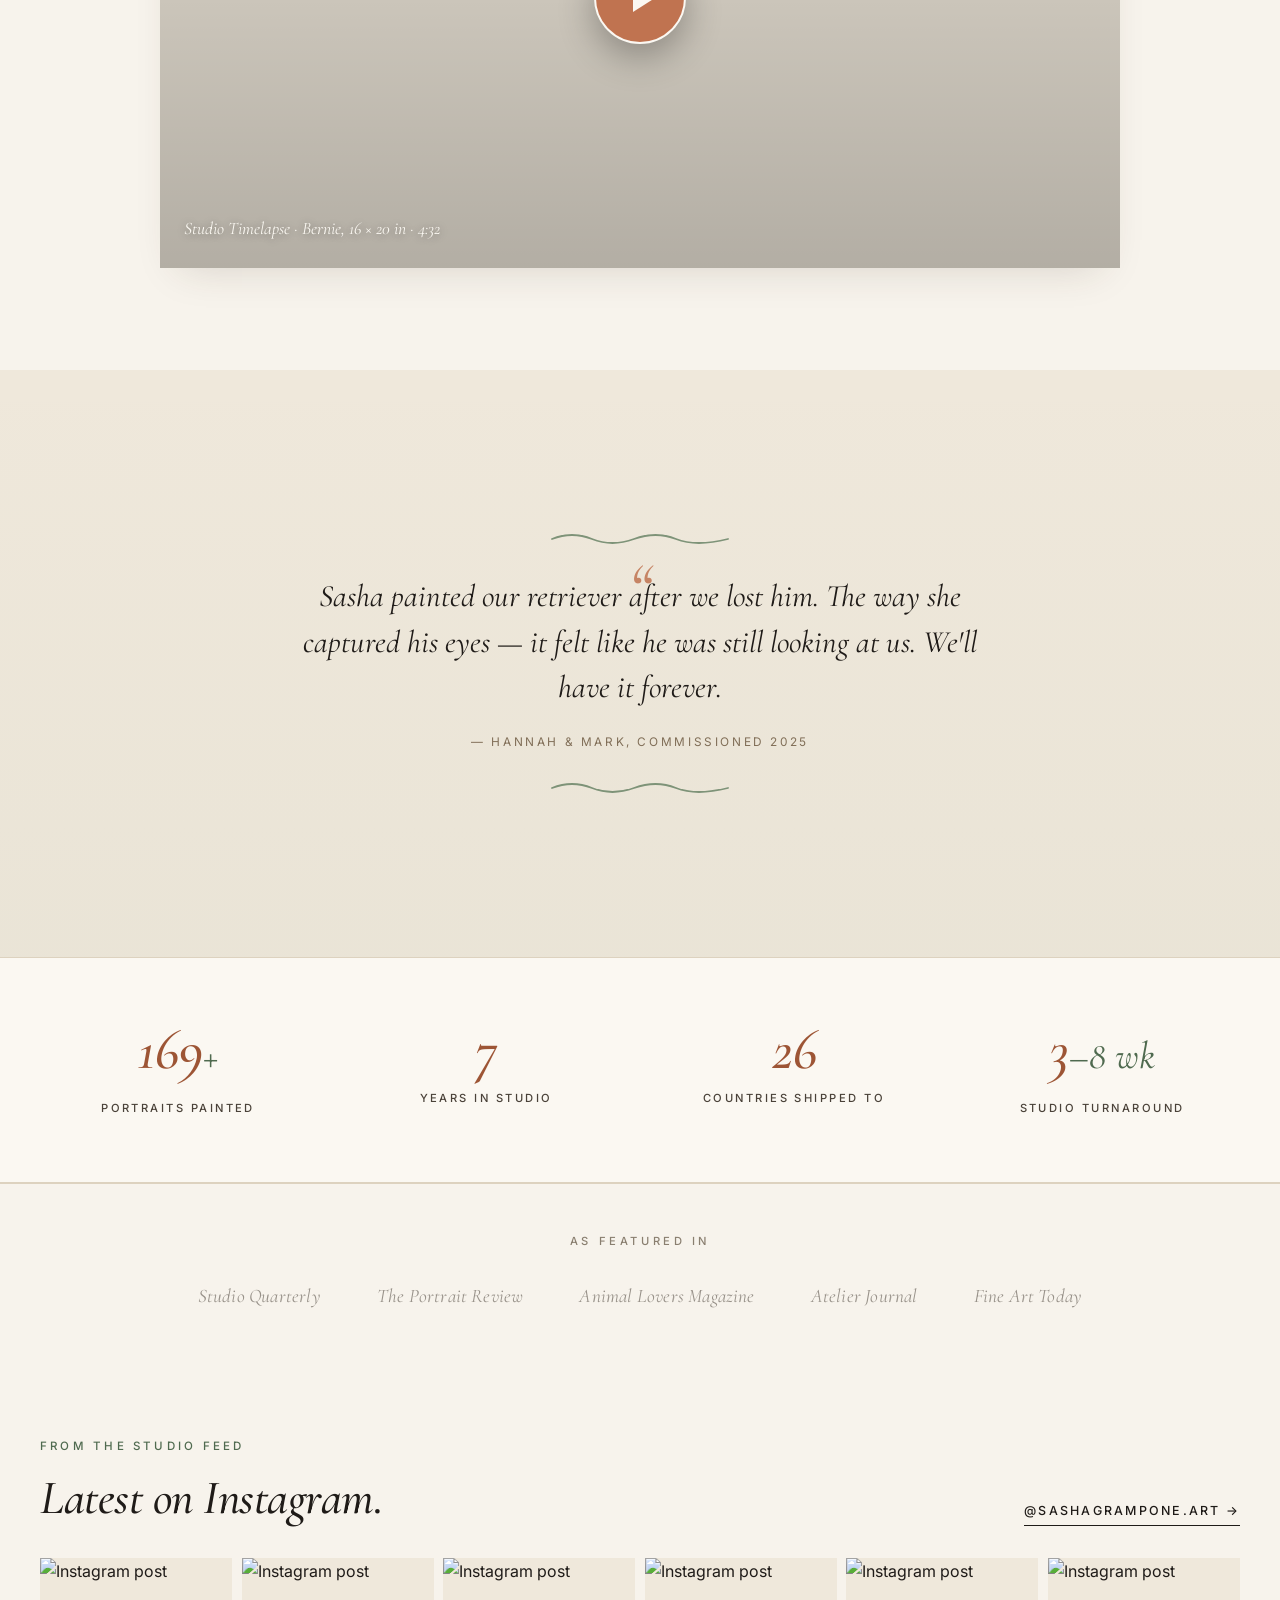
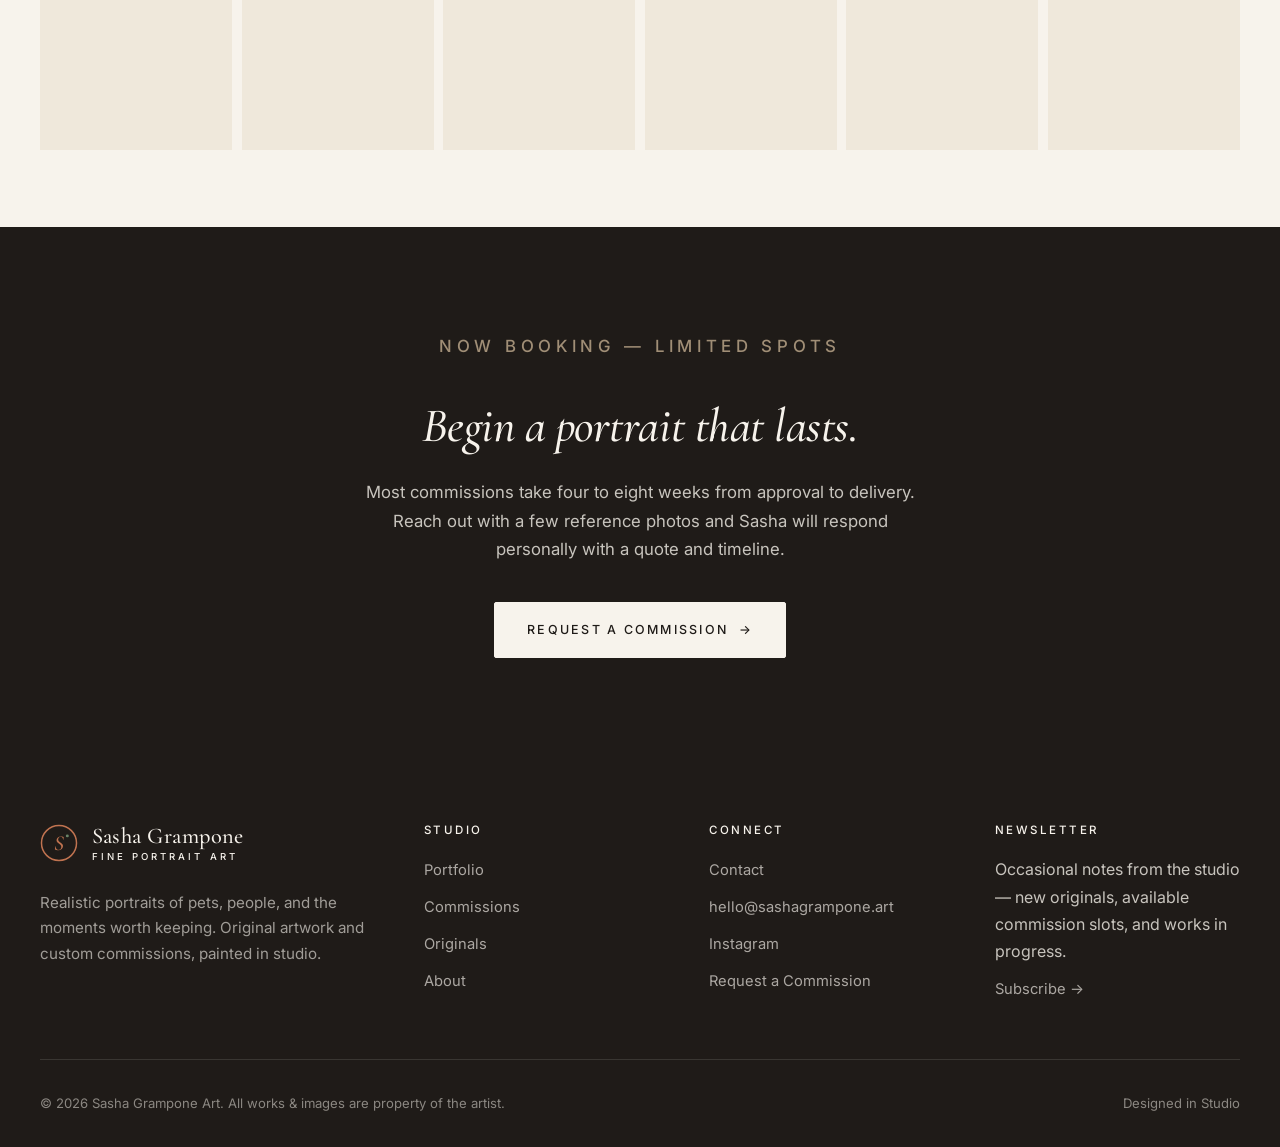
==== commit 545fdcf7: "Add originals editor + site config admin Adds /admin/originals.html and /admin/site.html so the orig" ====
--- a/index.html
+++ b/index.html
@@ -1774,10 +1774,10 @@
     <section class="hero">
       <div class="container hero-grid">
         <div class="hero-text reveal">
-          <p class="eyebrow sage">Original Art &nbsp;·&nbsp; Custom Commissions</p>
-          <h1>Realistic Portraits of <em>Pets, People,</em> and Moments Worth Remembering.</h1>
+          <p class="eyebrow sage" data-bind="hero.eyebrow">Original Art &nbsp;·&nbsp; Custom Commissions</p>
+          <h1><span data-bind="hero.headlinePrefix">Realistic Portraits of</span> <em data-bind="hero.headlineEm">Pets, People,</em> <span data-bind="hero.headlineSuffix">and Moments Worth Remembering.</span></h1>
           <svg class="squiggle" viewBox="0 0 140 14" xmlns="http://www.w3.org/2000/svg" aria-hidden="true"><path d="M2 7 Q 17 1, 33 7 T 65 7 T 97 7 T 138 7" fill="none" stroke="currentColor" stroke-width="1.6" stroke-linecap="round"/></svg>
-          <p class="hero-lead">Original artwork and custom commissions by Sasha Grampone — quietly detailed paintings that hold the small expressions, gestures, and gazes that make a portrait feel alive.</p>
+          <p class="hero-lead" data-bind="hero.lead">Original artwork and custom commissions by Sasha Grampone — quietly detailed paintings that hold the small expressions, gestures, and gazes that make a portrait feel alive.</p>
           <div class="hero-actions">
             <a href="commissions.html#inquire" class="btn btn-primary btn-arrow">Request a Commission</a>
             <a href="portfolio.html" class="btn btn-secondary">View Portfolio</a>
@@ -1826,10 +1826,7 @@
 
     <!-- MARQUEE STRIP -->
     <aside class="marquee" aria-hidden="true">
-      <div class="marquee-track">
-        <span>Painted by hand <i class="dot"></i> Shipped worldwide <i class="dot"></i> Studio commissions, by appointment <i class="dot"></i> New originals released seasonally <i class="dot"></i> Oil &amp; graphite, archival materials <i class="dot"></i></span>
-        <span>Painted by hand <i class="dot"></i> Shipped worldwide <i class="dot"></i> Studio commissions, by appointment <i class="dot"></i> New originals released seasonally <i class="dot"></i> Oil &amp; graphite, archival materials <i class="dot"></i></span>
-      </div>
+      <div class="marquee-track" data-source="site.json"></div>
     </aside>
 
     <!-- FEATURED -->
@@ -1910,19 +1907,19 @@
       <div class="container">
         <div class="stats-grid reveal">
           <div class="stat">
-            <span class="stat-num" data-count="200">0</span><span class="stat-suffix">+</span>
+            <span class="stat-num" data-count="200" data-bind-count="stats.portraitsCount">0</span><span class="stat-suffix">+</span>
             <span class="stat-label">Portraits painted</span>
           </div>
           <div class="stat">
-            <span class="stat-num" data-count="9">0</span>
+            <span class="stat-num" data-count="9" data-bind-count="stats.yearsInStudio">0</span>
             <span class="stat-label">Years in studio</span>
           </div>
           <div class="stat">
-            <span class="stat-num" data-count="31">0</span>
+            <span class="stat-num" data-count="31" data-bind-count="stats.countriesShipped">0</span>
             <span class="stat-label">Countries shipped to</span>
           </div>
           <div class="stat">
-            <span class="stat-num" data-count="4">0</span><span class="stat-suffix">–8 wk</span>
+            <span class="stat-num" data-count="4" data-bind-count="stats.turnaroundLow">0</span><span class="stat-suffix" data-bind="_stats_turnaroundSuffix">–8 wk</span>
             <span class="stat-label">Studio turnaround</span>
           </div>
         </div>
@@ -2039,7 +2036,7 @@
           <h4>Connect</h4>
           <ul>
             <li><a href="contact.html">Contact</a></li>
-            <li><a href="mailto:hello@sashagrampone.art">hello@sashagrampone.art</a></li>
+            <li><a href="mailto:hello@sashagrampone.art" data-bind="contact.email">hello@sashagrampone.art</a></li>
             <li><a href="https://instagram.com/" target="_blank" rel="noopener">Instagram</a></li>
             <li><a href="commissions.html#inquire">Request a Commission</a></li>
           </ul>
@@ -2153,6 +2150,99 @@
             </div>
           </a>
         `).join('');
+      } else if (el.classList.contains('originals-grid')) {
+        // Originals page
+        const fmtPrice = (o) => {
+          if (o.priceDisplay) return esc(o.priceDisplay);
+          const n = parseFloat(o.price);
+          if (!isFinite(n)) return '';
+          return new Intl.NumberFormat('en-US', { style: 'currency', currency: 'USD', maximumFractionDigits: 0 }).format(n);
+        };
+        const statusLabel = (s) => ({
+          available: 'Available',
+          'coming-soon': 'Coming Soon',
+          sold: 'Sold',
+        })[s] || s;
+        el.innerHTML = items.map((o) => `
+          <article class="original-card">
+            <div class="original-img">
+              <span class="original-badge ${o.status === 'coming-soon' ? 'soon' : (o.status === 'sold' ? 'sold' : '')}">${esc(statusLabel(o.status))}</span>
+              <img src="${esc(o.image)}" alt="${esc(o.imageAlt || o.title)}" loading="lazy" />
+            </div>
+            <div class="original-info">
+              <h3>${esc(o.title)}</h3>
+              <p class="original-meta">${esc([o.medium, o.size, o.year ? '' + o.year : null].filter(Boolean).join(' · '))}</p>
+              <span class="original-price">${fmtPrice(o)}</span>
+              <a href="${o.status === 'sold' ? 'commissions.html#inquire' : 'contact.html'}" class="btn btn-secondary">${esc(o.ctaLabel || 'Inquire to Purchase')}</a>
+            </div>
+          </article>
+        `).join('');
+      } else if (el.classList.contains('pricing')) {
+        // Commissions pricing tiers
+        const tiers = (data.pricing || []).slice();
+        el.innerHTML = tiers.map((t) => `
+          <div class="price-card">
+            <p class="eyebrow">${esc(t.eyebrow || '')}</p>
+            <h3>${esc(t.name || '')}</h3>
+            <span class="price">${esc(t.fromDisplay || (t.from ? 'from $' + t.from : ''))}</span>
+            <ul>${(t.items || []).map((i) => `<li>${esc(i)}</li>`).join('')}</ul>
+            <a href="#inquire" class="btn btn-secondary">Inquire</a>
+          </div>
+        `).join('');
+      } else if (el.classList.contains('faq')) {
+        // FAQ accordion
+        const faq = (data.faq || []).slice();
+        el.innerHTML = faq.map((f) => `
+          <details>
+            <summary>${esc(f.q || '')}</summary>
+            <div>${esc(f.a || '')}</div>
+          </details>
+        `).join('');
+      } else if (el.classList.contains('marquee-track')) {
+        // Marquee — duplicate text twice for seamless scroll
+        const text = (data.marquee || '').trim();
+        if (text) {
+          const span = `<span>${text.split('·').map((s) => `${esc(s.trim())}`).join(' <i class="dot"></i> ')}</span>`;
+          el.innerHTML = span + span;
+        }
+      }
+    });
+
+    // Apply data-bind attributes — element textContent is set from a dotted path in site.json
+    // e.g. <h1 data-bind="hero.headlinePrefix">...</h1>
+    const siteData = cache['site.json'] || {};
+    $$('[data-bind]').forEach((el) => {
+      const path = el.dataset.bind.split('.');
+      let v = siteData;
+      for (const p of path) v = v?.[p];
+      if (v != null && v !== '') {
+        el.textContent = v;
+        // Auto-sync mailto:/tel: hrefs so a contact-email change updates both
+        const href = el.getAttribute && el.getAttribute('href');
+        if (href && href.startsWith('mailto:')) el.setAttribute('href', 'mailto:' + v);
+        else if (href && href.startsWith('tel:')) el.setAttribute('href', 'tel:' + v);
+      }
+    });
+    // data-bind-attr supports binding to attributes: data-bind-attr="href:contact.instagramUrl"
+    $$('[data-bind-attr]').forEach((el) => {
+      const pairs = el.dataset.bindAttr.split(',').map((p) => p.trim());
+      pairs.forEach((pair) => {
+        const [attr, key] = pair.split(':').map((s) => s.trim());
+        if (!attr || !key) return;
+        const path = key.split('.');
+        let v = siteData;
+        for (const p of path) v = v?.[p];
+        if (v != null && v !== '') el.setAttribute(attr, v);
+      });
+    });
+    // data-count attribute (animated counters): keep value in sync
+    $$('[data-bind-count]').forEach((el) => {
+      const path = el.dataset.bindCount.split('.');
+      let v = siteData;
+      for (const p of path) v = v?.[p];
+      if (v != null && isFinite(v)) {
+        el.dataset.count = v;
+        el.textContent = '0';
       }
     });
 
